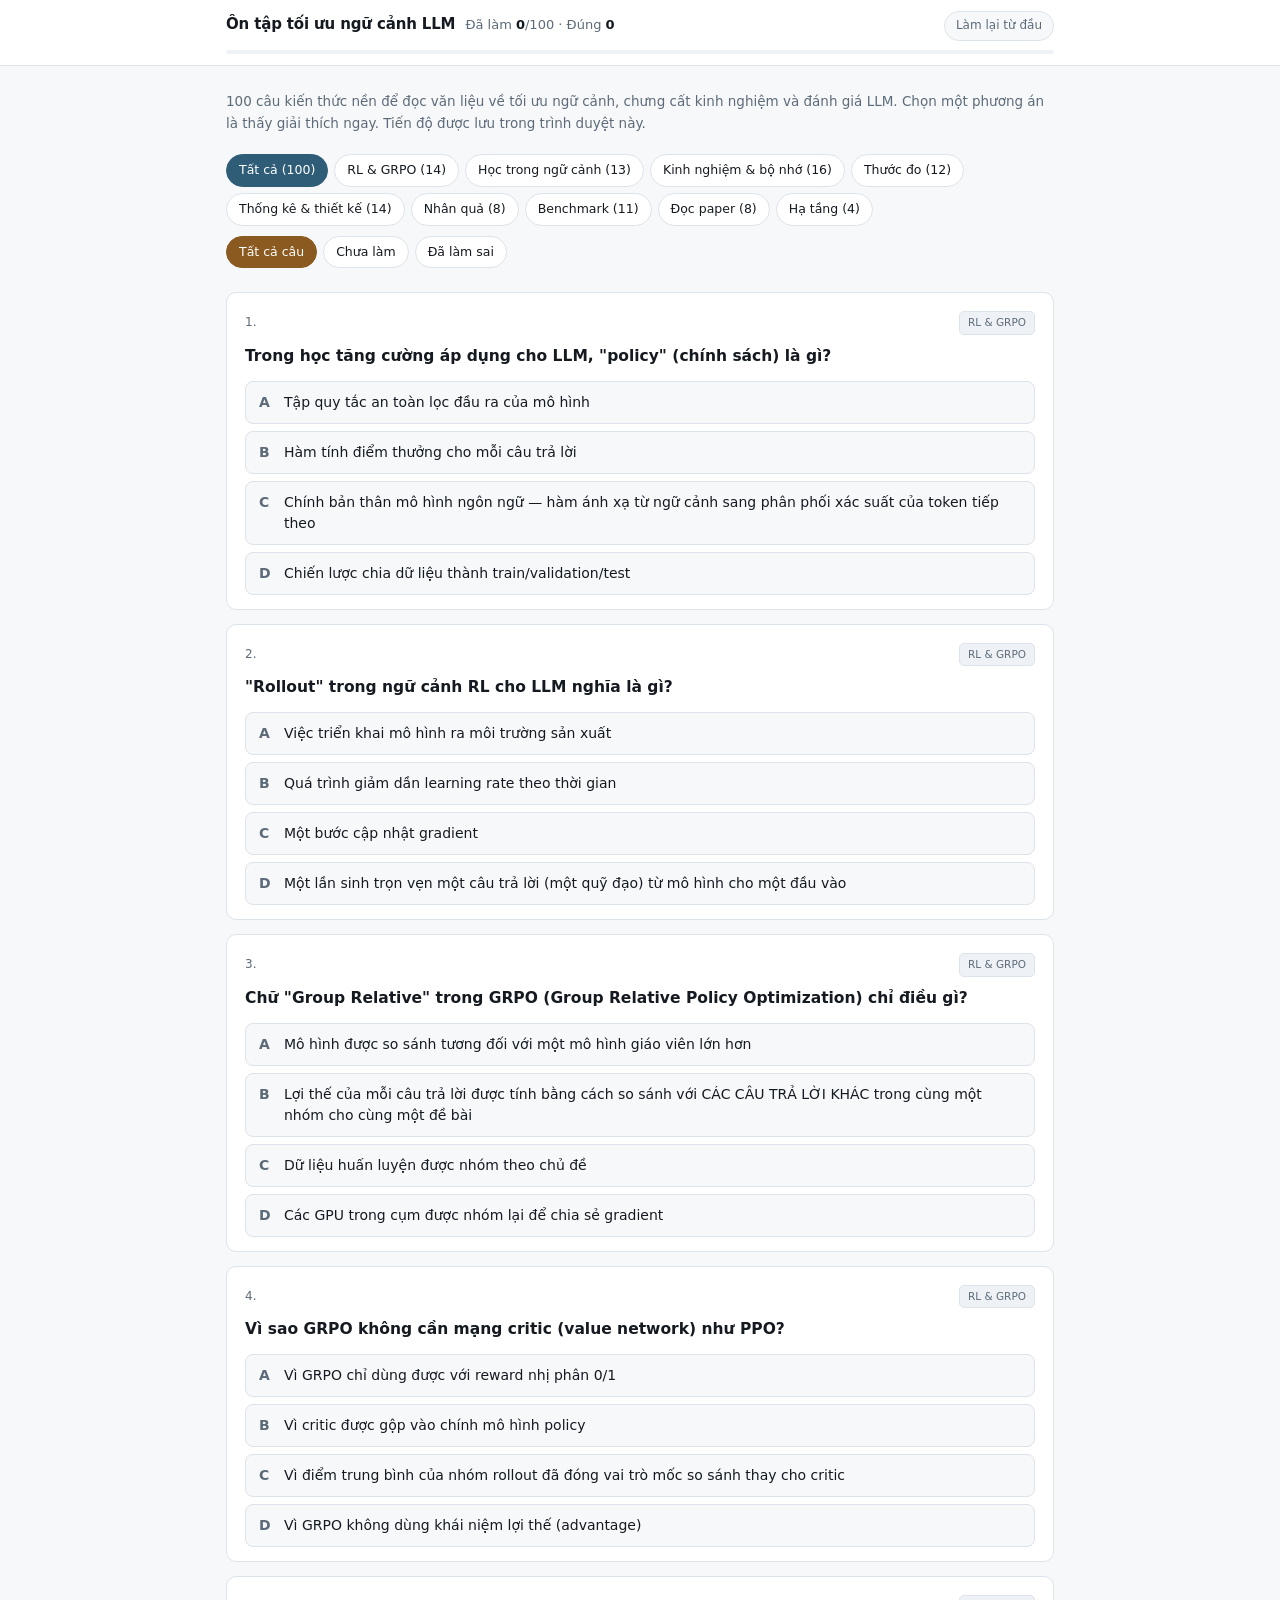
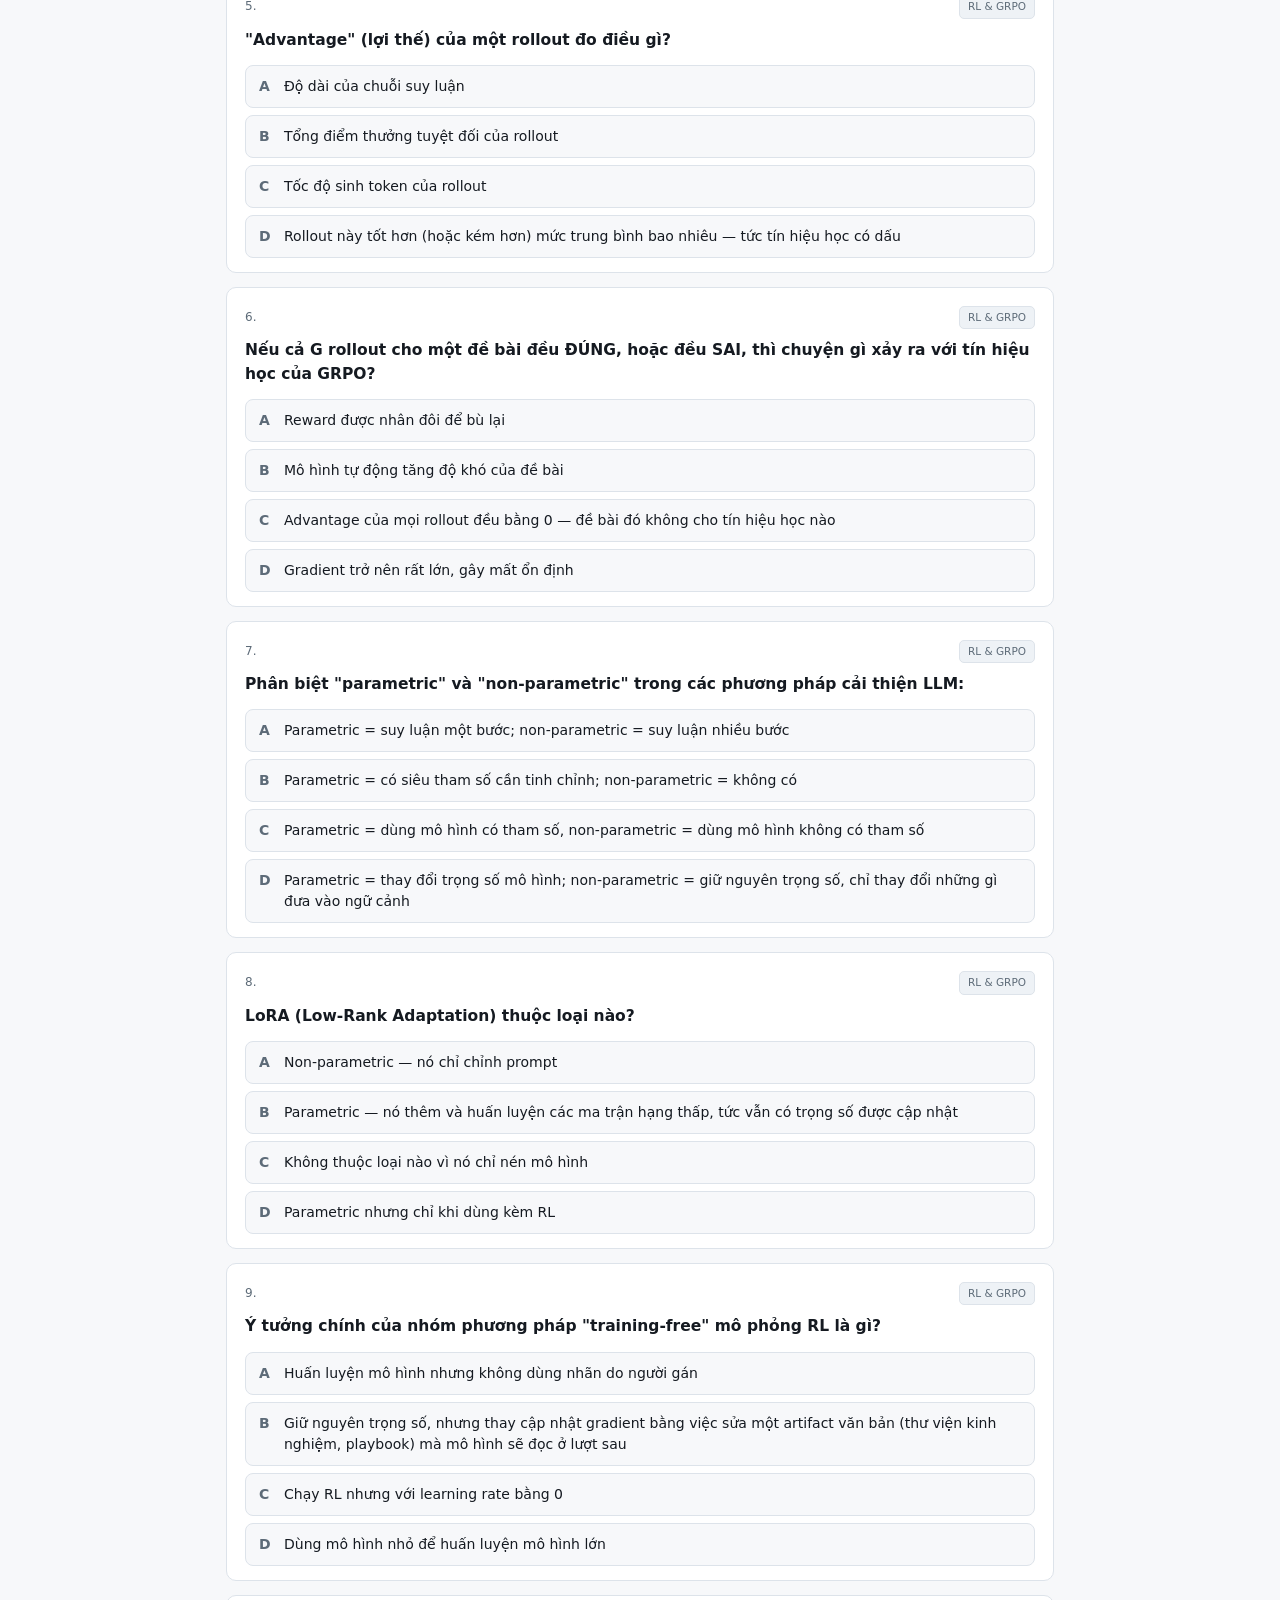
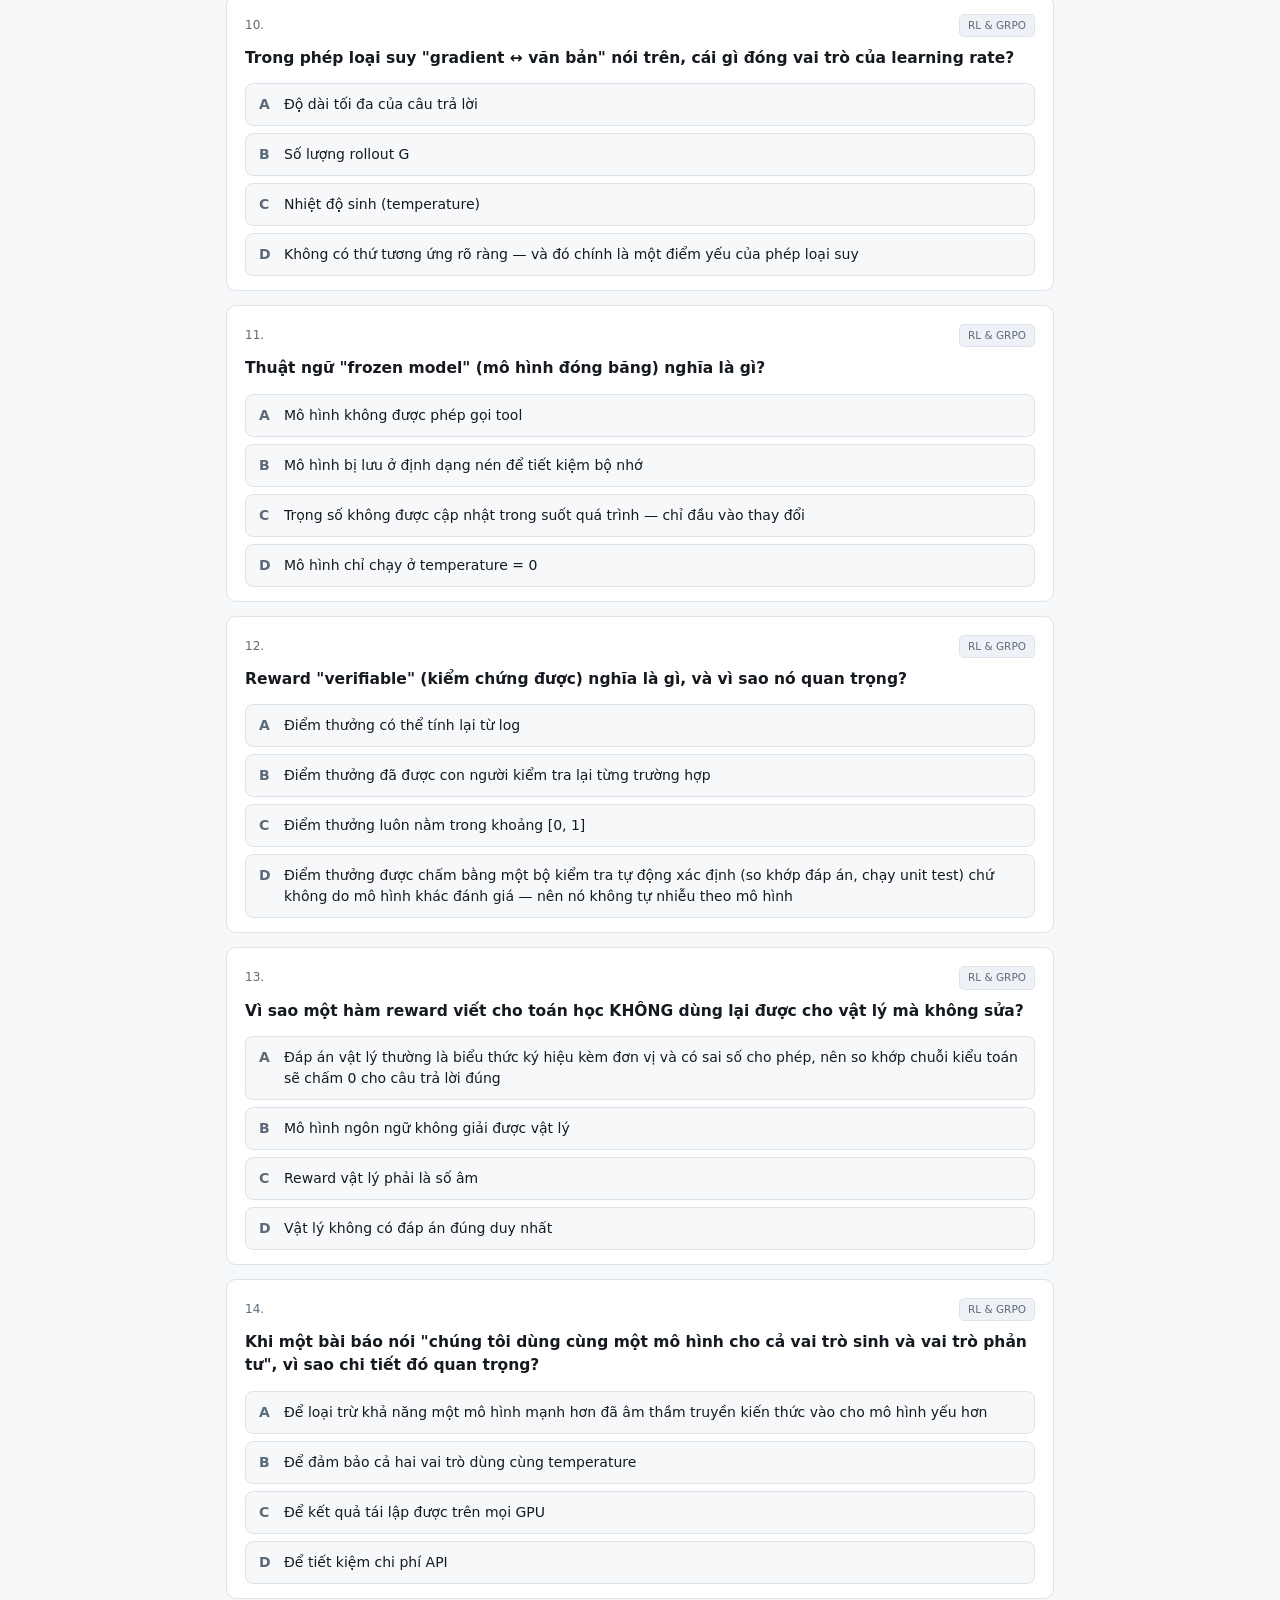
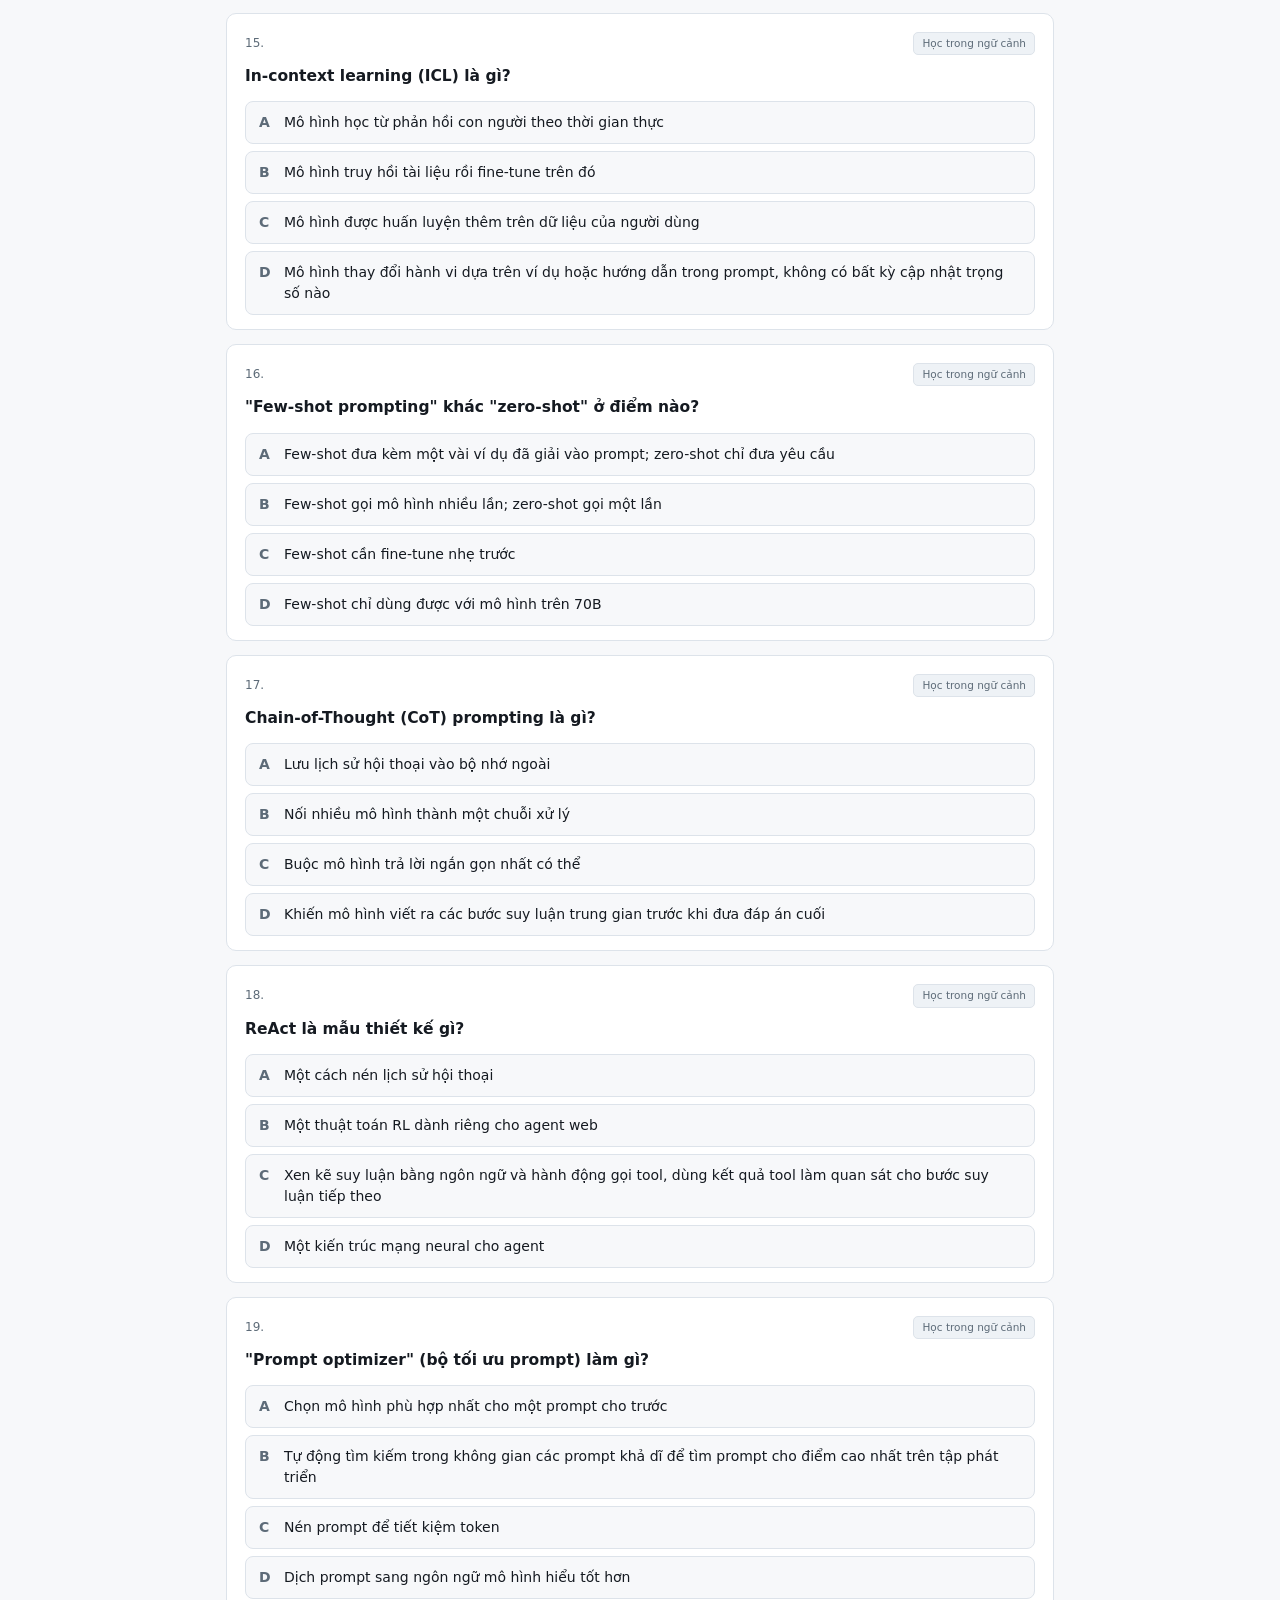
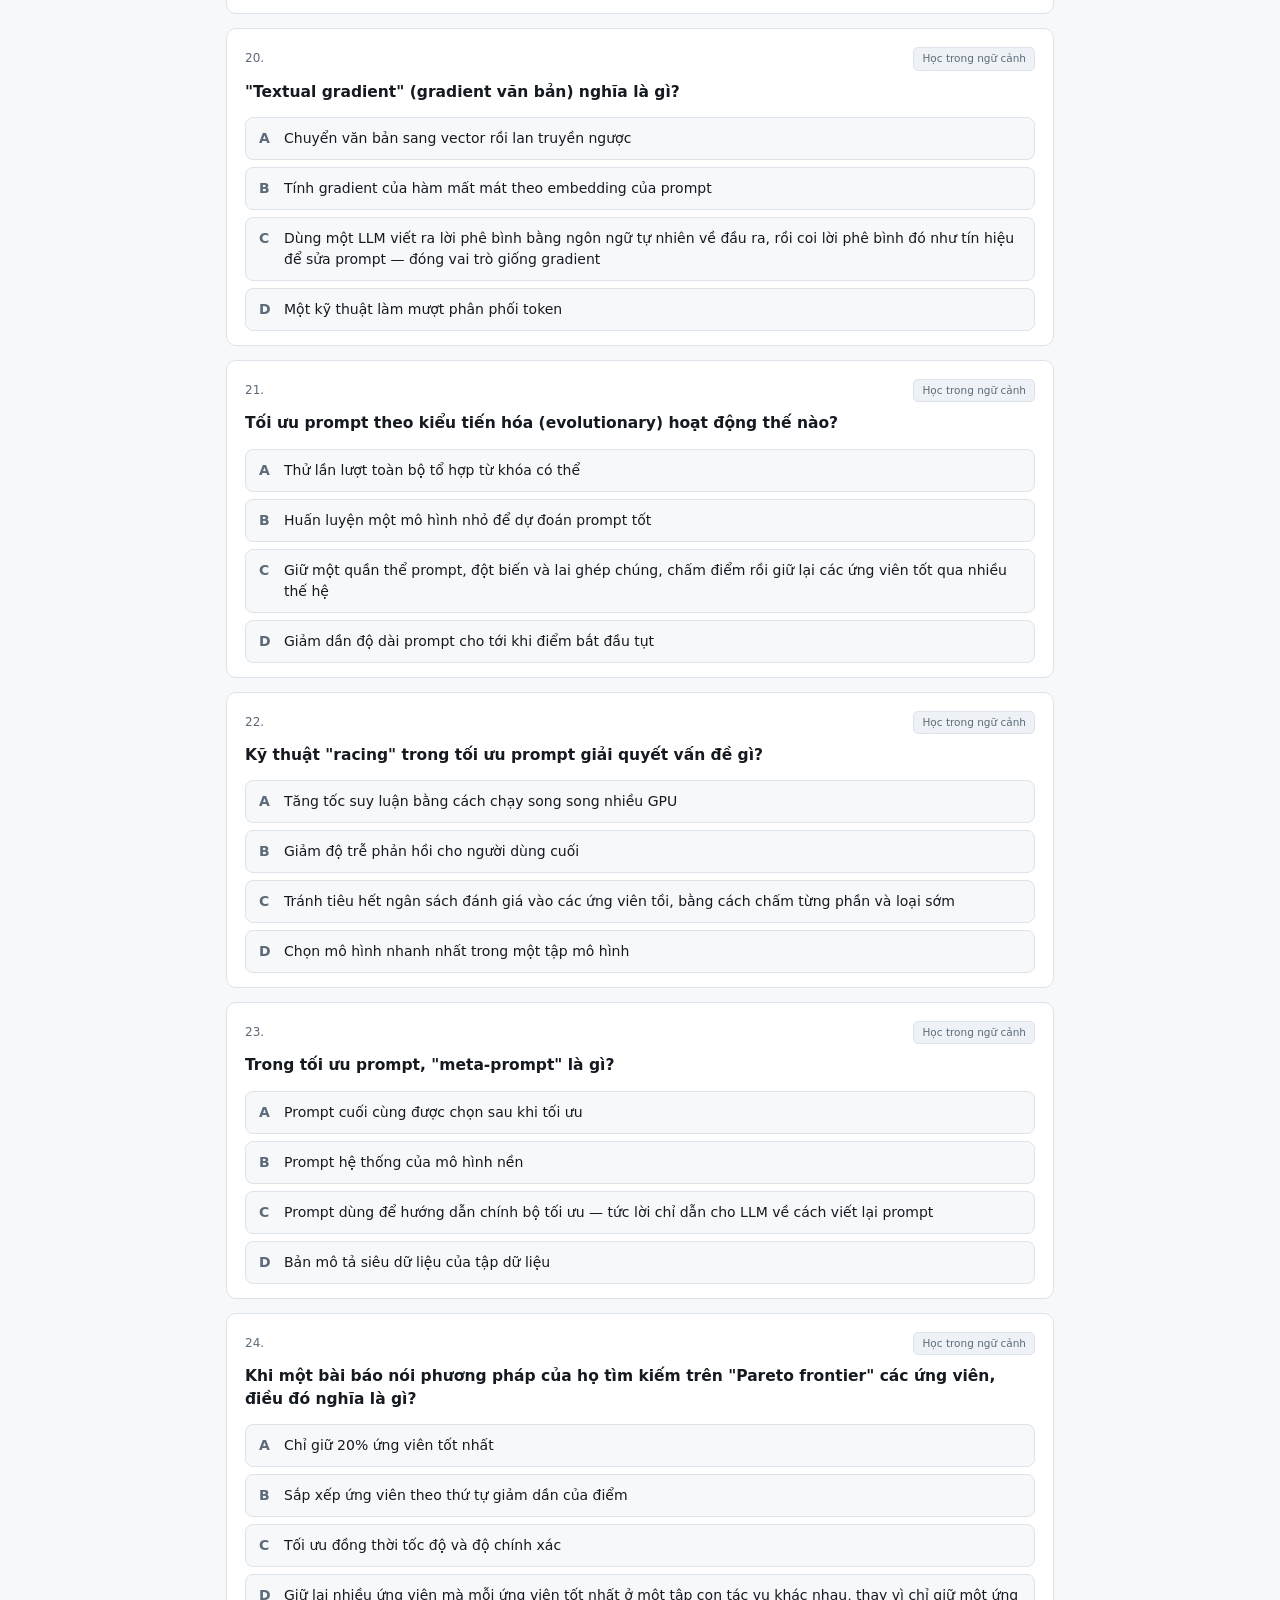
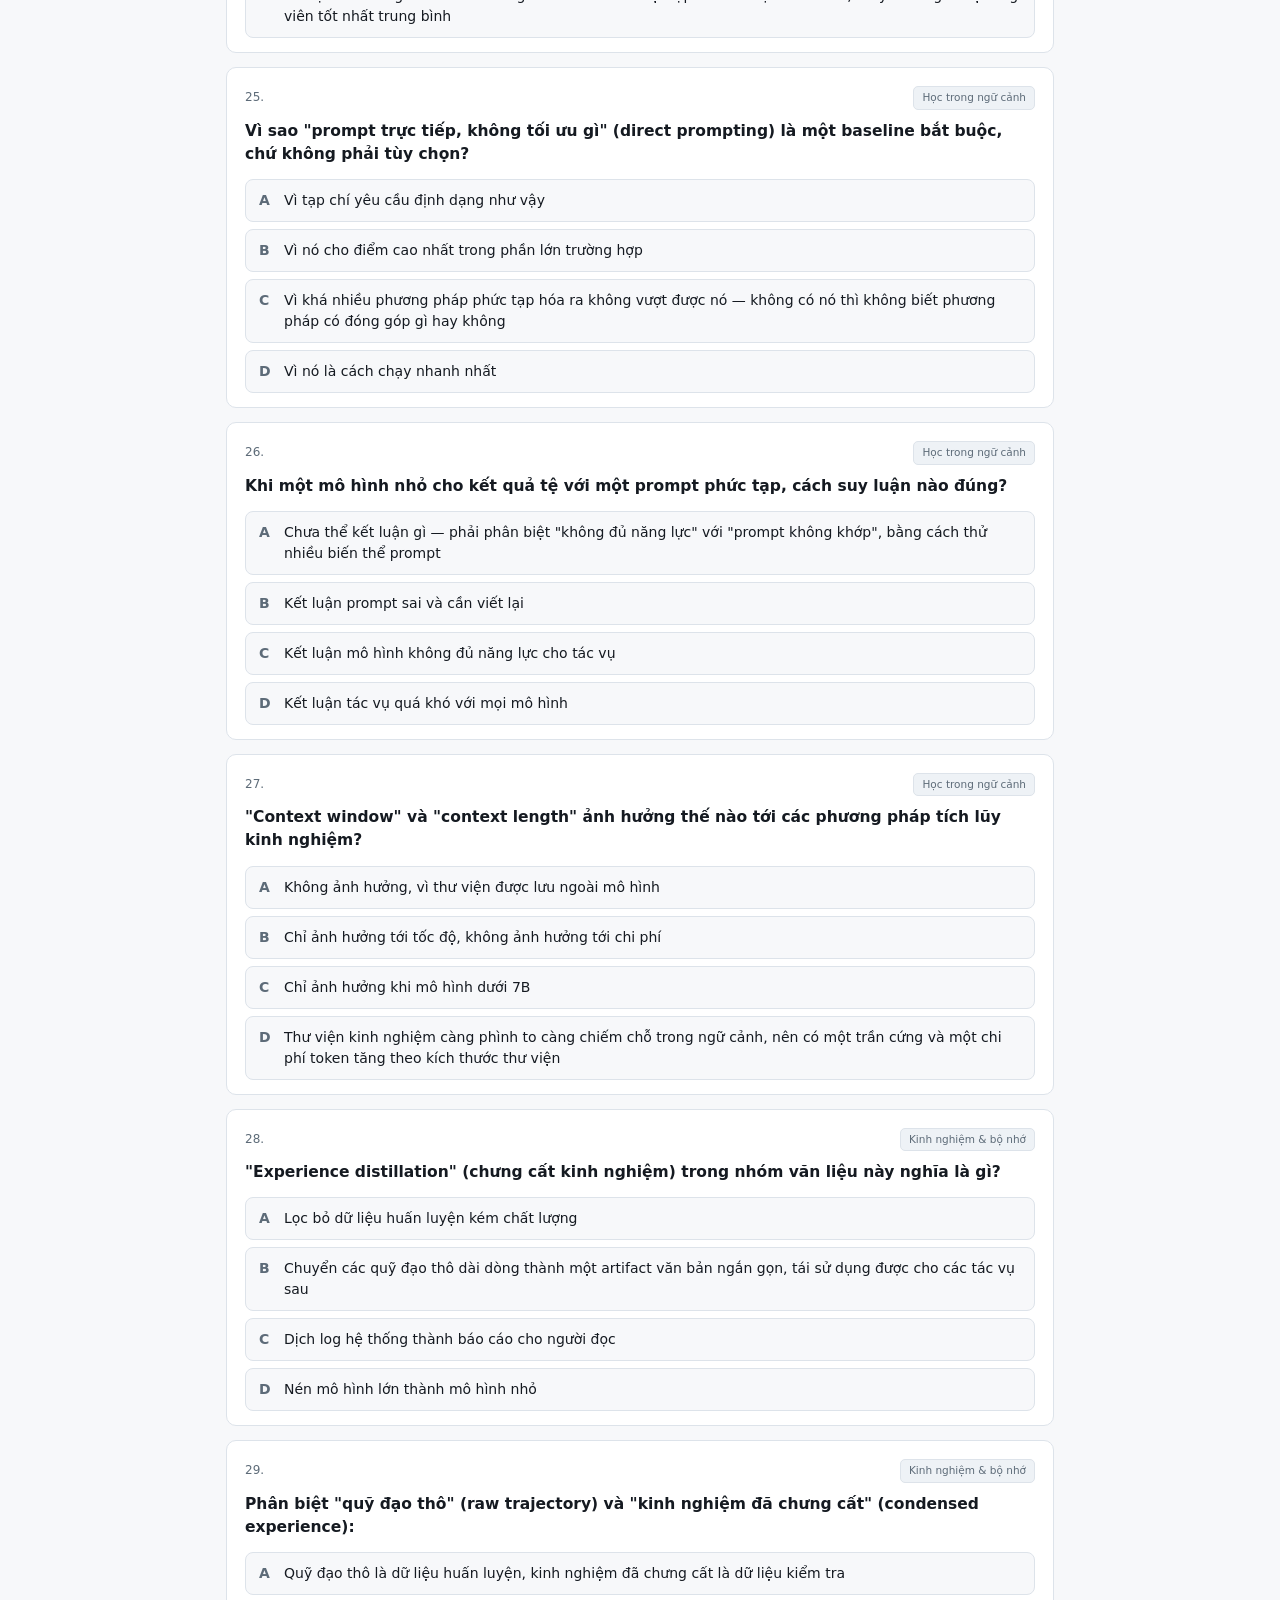
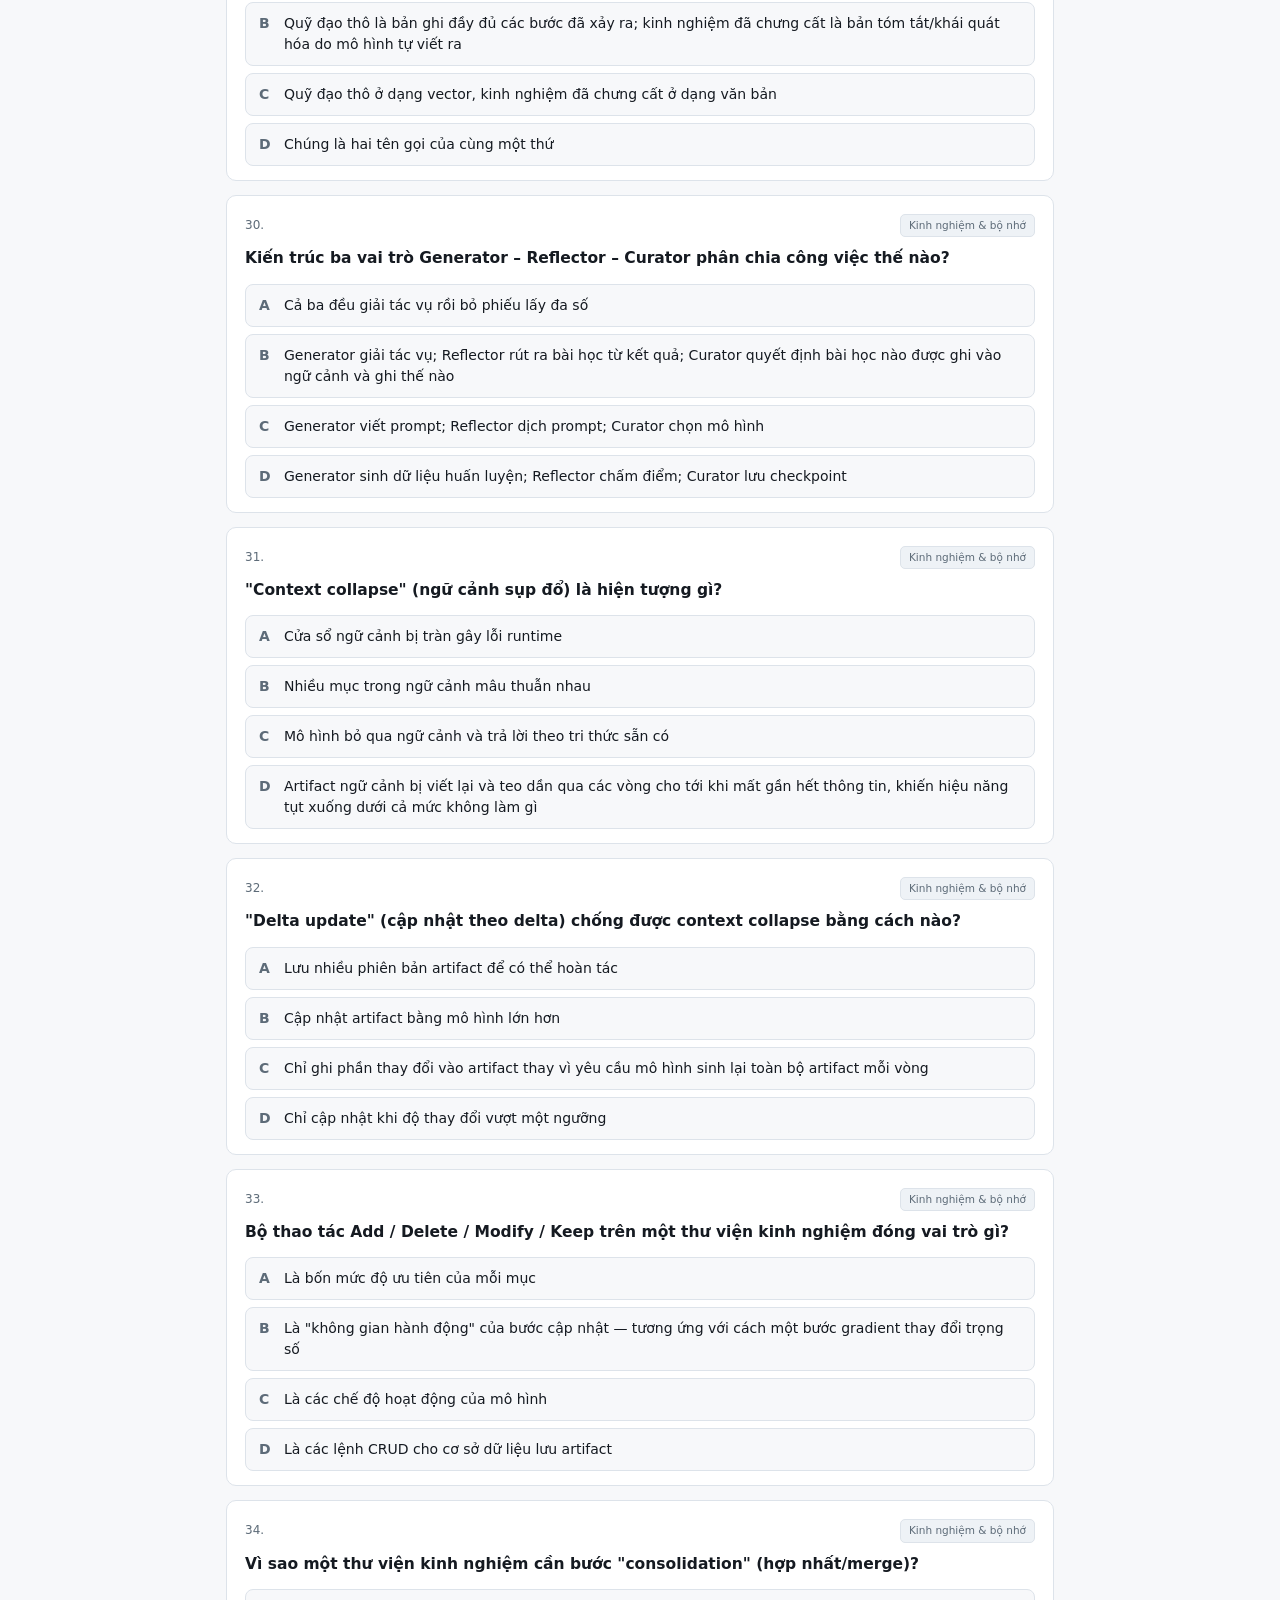
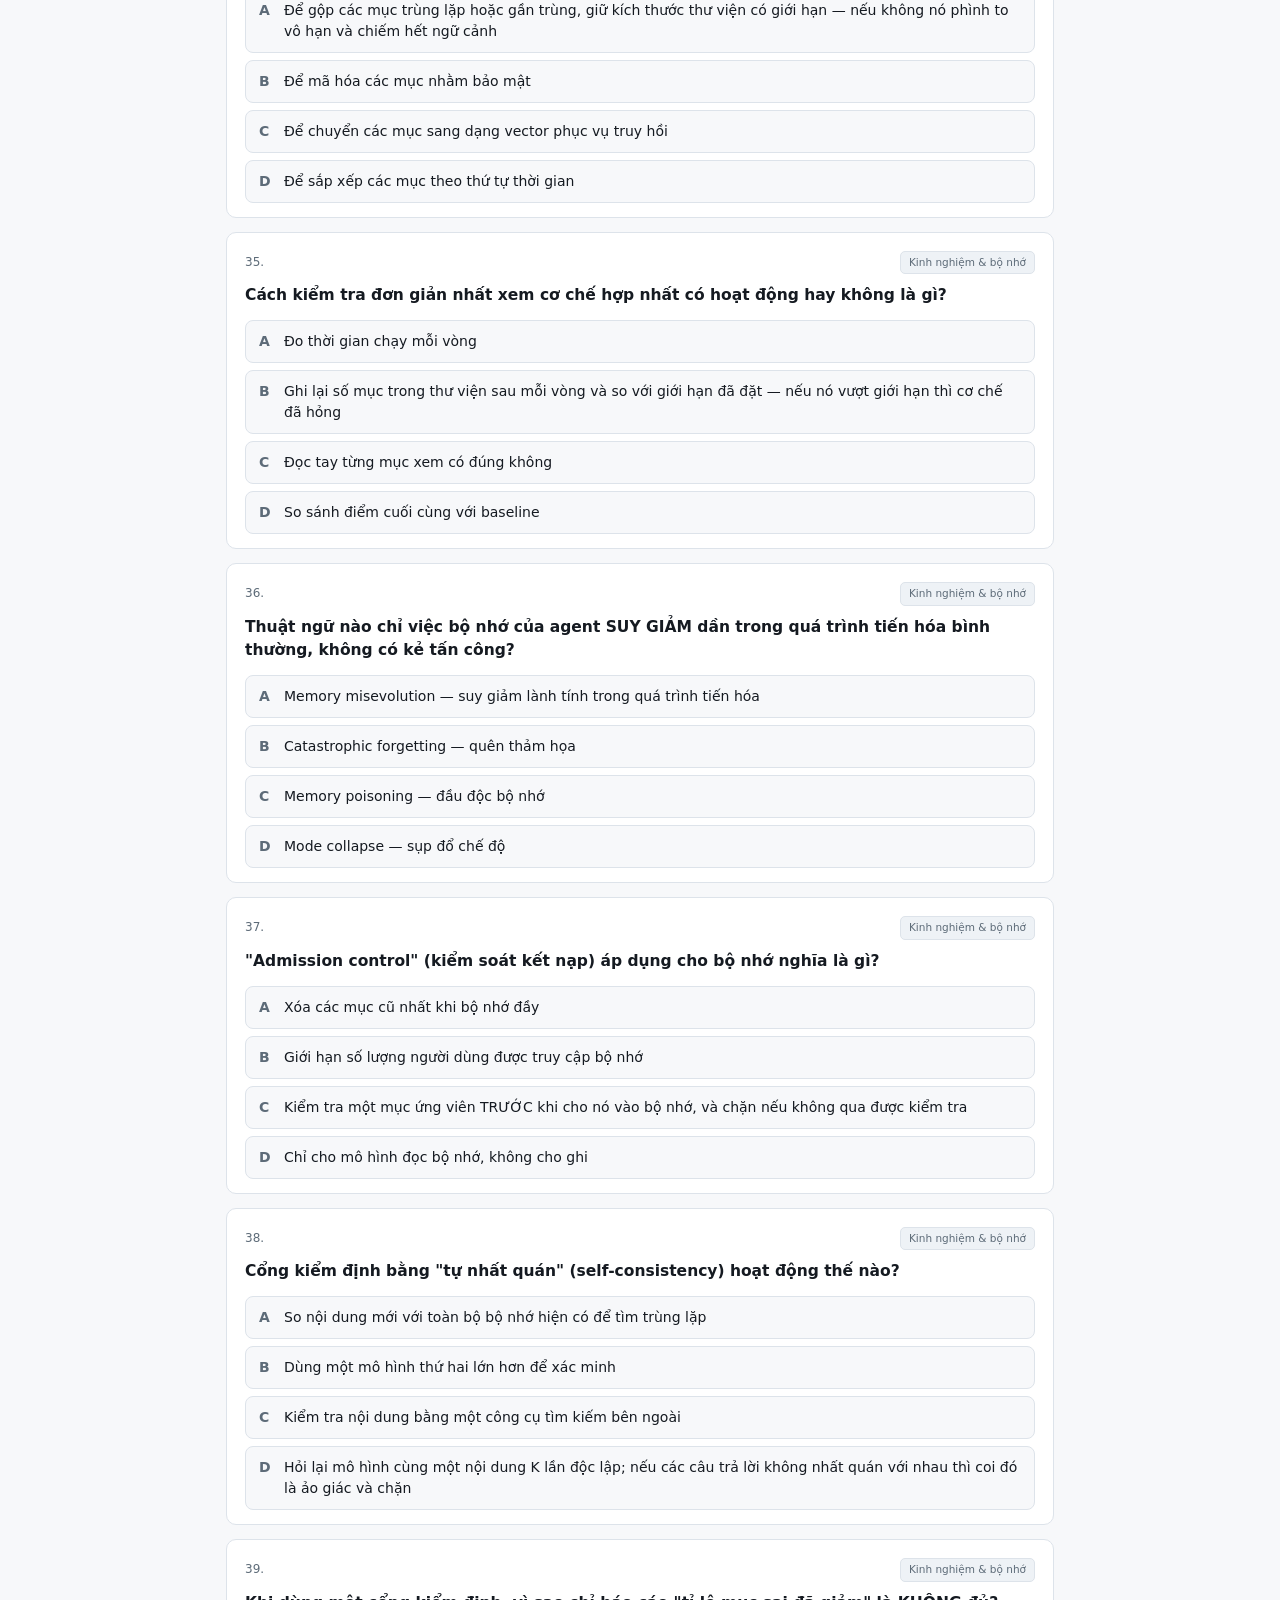
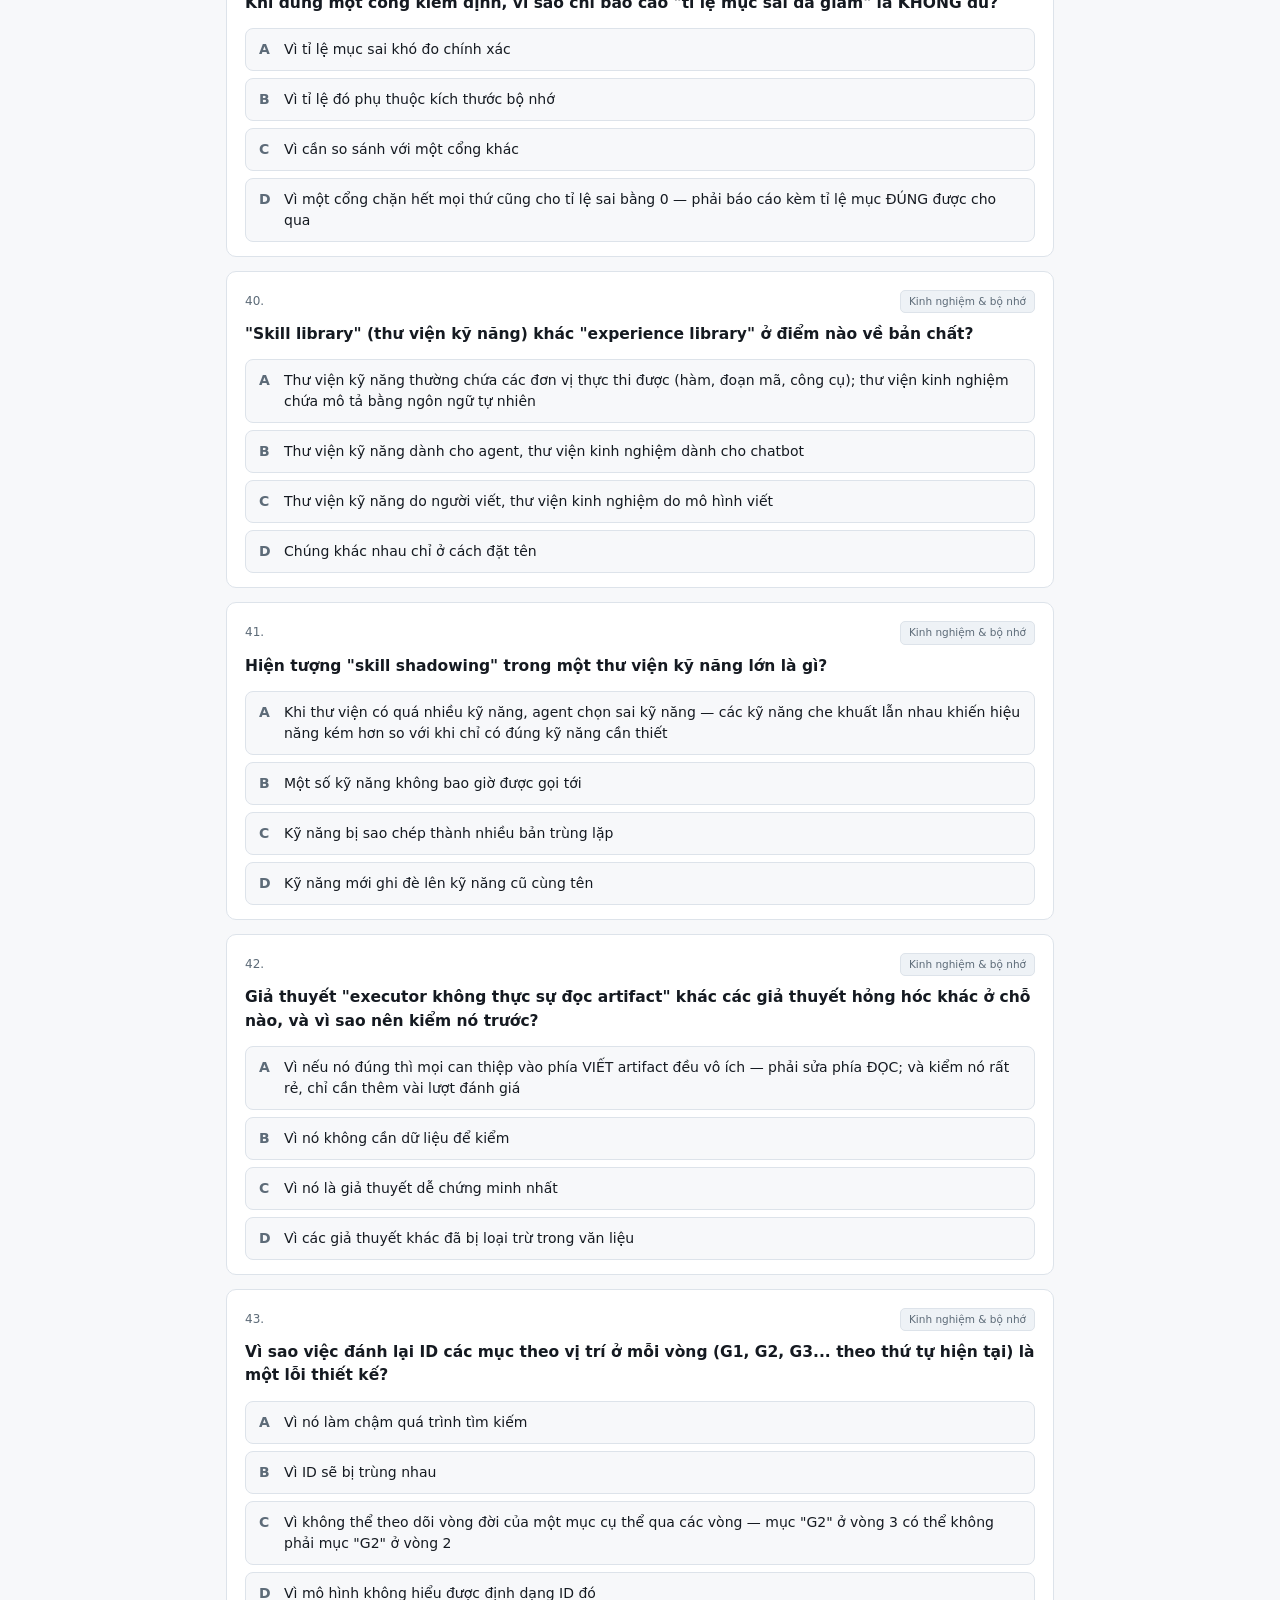
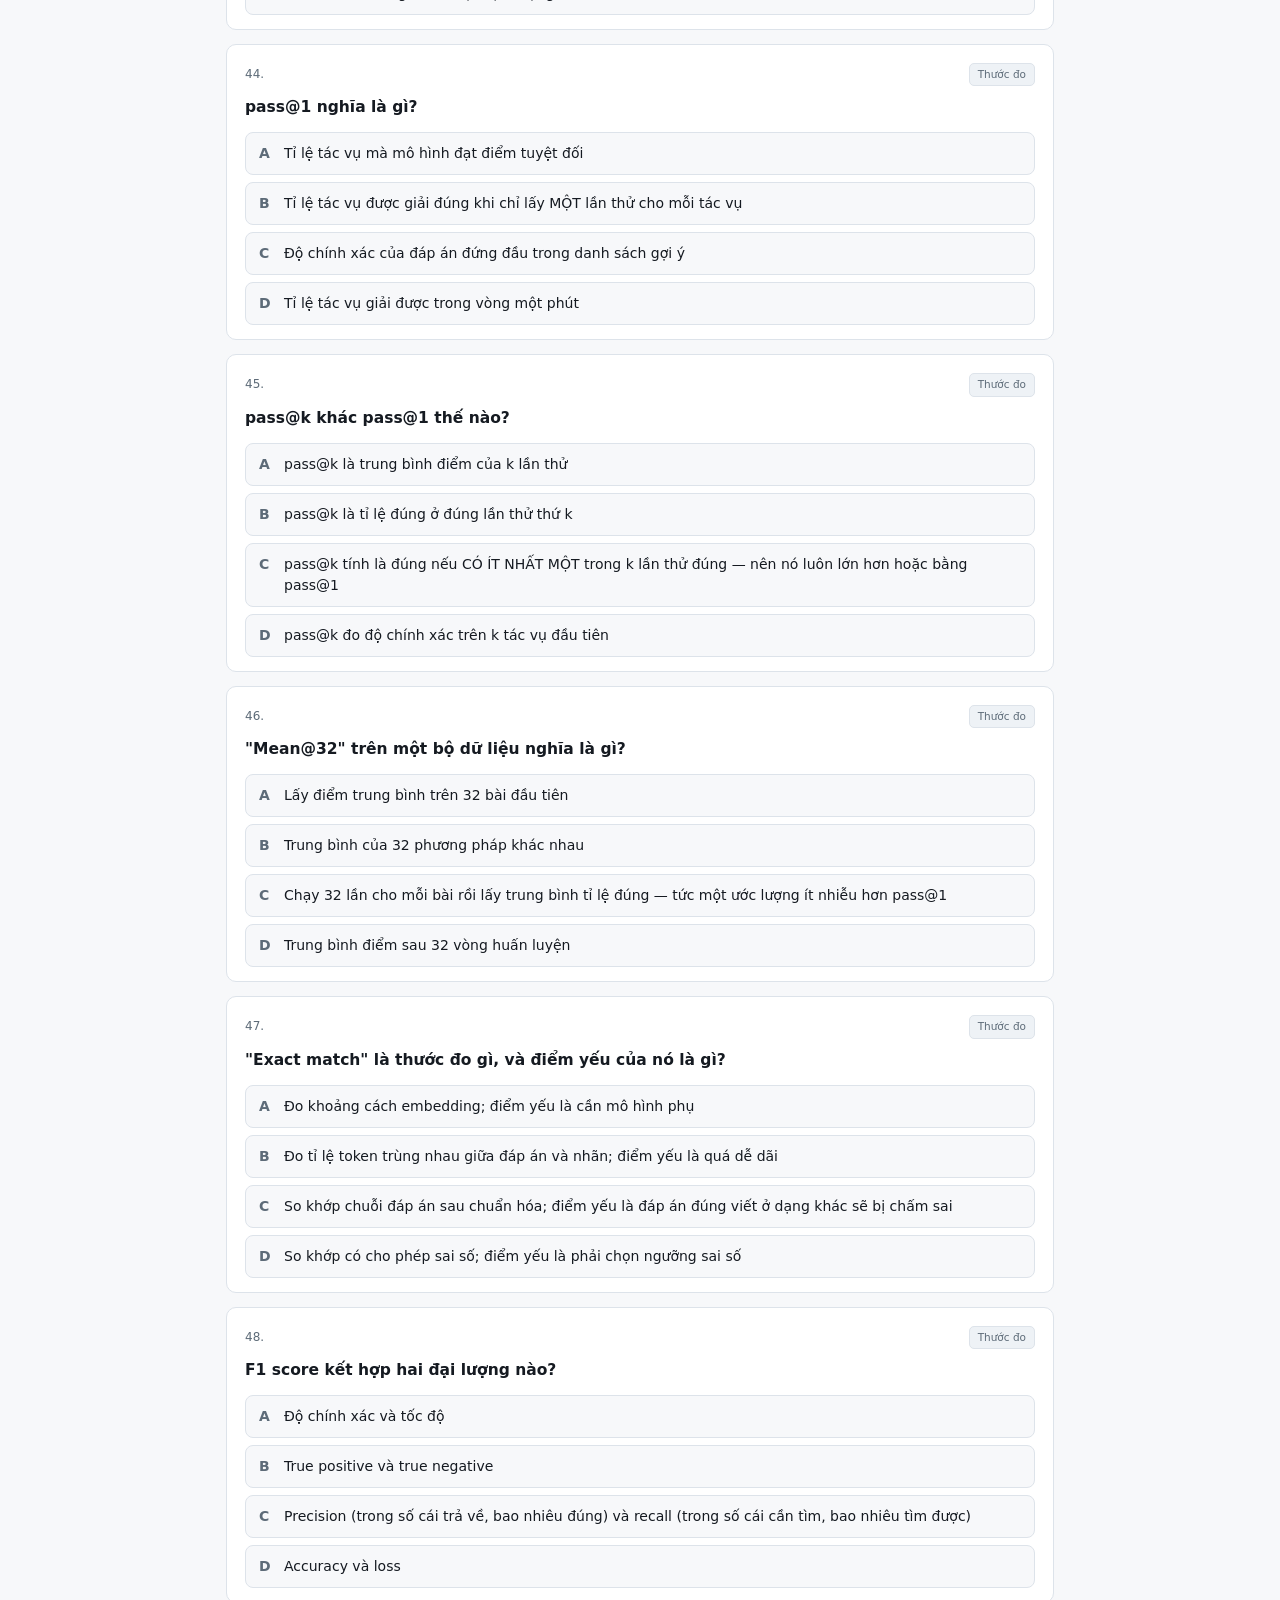
==== index.html @ 597a6265 "Ôn tập tối ưu ngữ cảnh LLM — 100 câu trắc nghiệm có giải thích Co-Authored-By: Claude Opus 5 <norepl" ====
<!doctype html>
<html lang="vi">
<head>
<meta charset="utf-8">
<meta name="viewport" content="width=device-width, initial-scale=1">
<title>Ôn tập tối ưu ngữ cảnh LLM</title>
<meta name="description" content="100 câu trắc nghiệm kiến thức nền để đọc văn liệu tối ưu ngữ cảnh, chưng cất kinh nghiệm và đánh giá LLM.">
<style>
  :root{
    --bg:#f7f8fa; --panel:#fff; --ink:#151a21; --muted:#5d6b78; --line:#dde3ea;
    --accent:#2f5d78; --good:#2f6b4f; --bad:#9c3535; --warn:#8a5a20; --chipbg:#eef2f6;
    --goodbg:#e8f3ec; --badbg:#fbeaea;
  }
  @media (prefers-color-scheme:dark){
    :root:not([data-theme="light"]){
      --bg:#0e1216; --panel:#151b22; --ink:#e6ecf2; --muted:#93a3b2; --line:#26313b;
      --accent:#7fb3d0; --good:#6cc59a; --bad:#e08585; --warn:#d6a45f; --chipbg:#1d262f;
      --goodbg:#17291f; --badbg:#2a1a1a; color-scheme:dark;
    }
  }
  :root[data-theme="dark"]{
    --bg:#0e1216; --panel:#151b22; --ink:#e6ecf2; --muted:#93a3b2; --line:#26313b;
    --accent:#7fb3d0; --good:#6cc59a; --bad:#e08585; --warn:#d6a45f; --chipbg:#1d262f;
    --goodbg:#17291f; --badbg:#2a1a1a; color-scheme:dark;
  }
  *{box-sizing:border-box}
  body{margin:0;background:var(--bg);color:var(--ink);
       font:15px/1.65 "Segoe UI",system-ui,-apple-system,sans-serif}
  .bar{position:sticky;top:0;z-index:20;background:var(--panel);border-bottom:1px solid var(--line)}
  .bar .in{max-width:860px;margin:0 auto;padding:11px 16px}
  .ttl{display:flex;flex-wrap:wrap;align-items:baseline;gap:10px}
  .ttl b{font-size:15px;letter-spacing:-.01em}
  .ttl .sc{font-size:13px;color:var(--muted);font-variant-numeric:tabular-nums}
  .ttl .sc i{font-style:normal;color:var(--ink);font-weight:600}
  .ttl .rs{margin-left:auto;font:inherit;font-size:12px;padding:4px 11px;border-radius:999px;
    border:1px solid var(--line);background:var(--bg);color:var(--muted);cursor:pointer}
  .ttl .rs:hover{color:var(--bad);border-color:var(--bad)}
  .pbwrap{height:4px;background:var(--chipbg);border-radius:999px;margin-top:9px;overflow:hidden}
  .pb{height:100%;width:0;background:var(--accent);transition:width .25s}
  .wrap{max-width:860px;margin:0 auto;padding:24px 16px 60px}
  .lead{color:var(--muted);font-size:13.5px;margin:0 0 20px}
  .nav{display:flex;flex-wrap:wrap;gap:6px;margin-bottom:10px}
  .nav button{font:inherit;font-size:12.5px;padding:5px 12px;border-radius:999px;
    border:1px solid var(--line);background:var(--panel);color:var(--ink);cursor:pointer}
  .nav button[aria-pressed="true"]{background:var(--accent);border-color:var(--accent);color:#fff}
  .nav.sec button[aria-pressed="true"]{background:var(--warn);border-color:var(--warn)}
  .nav.sec{margin-bottom:24px}
  .empty{color:var(--muted);font-size:14px;padding:30px 0;text-align:center}
  .card{background:var(--panel);border:1px solid var(--line);border-radius:10px;
    padding:18px 18px 14px;margin-bottom:14px}
  .qh{display:flex;gap:10px;align-items:baseline;margin-bottom:10px}
  .num{font-size:12px;color:var(--muted);font-variant-numeric:tabular-nums;min-width:28px}
  .gchip{font-size:10.5px;padding:2px 8px;border-radius:5px;background:var(--chipbg);
    color:var(--muted);border:1px solid var(--line);white-space:nowrap;margin-left:auto}
  .qt{font-size:15.5px;font-weight:600;margin:0 0 13px;line-height:1.5}
  .opts{display:flex;flex-direction:column;gap:7px}
  .opt{font:inherit;font-size:14px;text-align:left;padding:10px 13px;border-radius:8px;
    border:1px solid var(--line);background:var(--bg);color:var(--ink);cursor:pointer;
    display:flex;gap:10px;align-items:flex-start;line-height:1.5}
  .opt:hover:not(:disabled){border-color:var(--accent)}
  .opt:disabled{cursor:default}
  .opt .k{font-weight:700;color:var(--muted);min-width:15px}
  .opt.ok{background:var(--goodbg);border-color:var(--good)}
  .opt.ok .k{color:var(--good)}
  .opt.no{background:var(--badbg);border-color:var(--bad)}
  .opt.no .k{color:var(--bad)}
  .opt.dim{opacity:.55}
  .why{margin-top:13px;border-left:3px solid var(--accent);background:var(--chipbg);
    border-radius:0 8px 8px 0;padding:12px 14px;font-size:13.5px}
  .why b.v{display:block;font-size:11.5px;letter-spacing:.06em;text-transform:uppercase;
    margin-bottom:5px}
  .why.r b.v{color:var(--good)}
  .why.w b.v{color:var(--bad)}
  .why.w{border-left-color:var(--bad)}
  footer{max-width:860px;margin:0 auto;padding:18px 16px 40px;border-top:1px solid var(--line);
    color:var(--muted);font-size:12.5px}
  footer code{background:var(--chipbg);padding:1px 5px;border-radius:4px;font-size:12px}
  @media (max-width:520px){
    .wrap{padding-top:18px}
    .qt{font-size:15px}
    .opt{font-size:13.5px}
  }
</style>
</head>
<body>

<div class="bar"><div class="in">
  <div class="ttl">
    <b>Ôn tập tối ưu ngữ cảnh LLM</b>
    <span class="sc" id="sc">Đã làm <i>0</i>/100 · Đúng <i>0</i></span>
    <button class="rs" id="rs">Làm lại từ đầu</button>
  </div>
  <div class="pbwrap"><div class="pb" id="pb"></div></div>
</div></div>

<div class="wrap">
<p class="lead">100 câu kiến thức nền để đọc văn liệu về tối ưu ngữ cảnh, chưng cất kinh nghiệm và đánh giá LLM.
Chọn một phương án là thấy giải thích ngay. Tiến độ được lưu trong trình duyệt này.</p>

<div class="nav" id="nav"><button data-g="" aria-pressed="true">Tất cả (100)</button><button data-g="rl" aria-pressed="false">RL &amp; GRPO (14)</button><button data-g="icl" aria-pressed="false">Học trong ngữ cảnh (13)</button><button data-g="mem" aria-pressed="false">Kinh nghiệm &amp; bộ nhớ (16)</button><button data-g="metric" aria-pressed="false">Thước đo (12)</button><button data-g="stat" aria-pressed="false">Thống kê &amp; thiết kế (14)</button><button data-g="causal" aria-pressed="false">Nhân quả (8)</button><button data-g="bench" aria-pressed="false">Benchmark (11)</button><button data-g="read" aria-pressed="false">Đọc paper (8)</button><button data-g="infra" aria-pressed="false">Hạ tầng (4)</button></div>
<div class="nav sec" id="nav2">
  <button data-f="" aria-pressed="true">Tất cả câu</button>
  <button data-f="todo" aria-pressed="false">Chưa làm</button>
  <button data-f="wrong" aria-pressed="false">Đã làm sai</button>
</div>

<div id="list"></div>
</div>

<footer>
Tự ôn tập — không phải tài liệu tham khảo học thuật. Các con số nêu trong phần giải thích là ví dụ minh hoạ cho khái niệm;
<b>hãy đọc bản gốc trước khi trích dẫn bất cứ điều gì</b>.
</footer>

<script>
const Q = [{"g": "rl", "q": "Trong học tăng cường áp dụng cho LLM, \"policy\" (chính sách) là gì?", "opts": ["Tập quy tắc an toàn lọc đầu ra của mô hình", "Hàm tính điểm thưởng cho mỗi câu trả lời", "Chính bản thân mô hình ngôn ngữ — hàm ánh xạ từ ngữ cảnh sang phân phối xác suất của token tiếp theo", "Chiến lược chia dữ liệu thành train/validation/test"], "a": 2, "why": "Policy chính là mô hình. Với LLM, policy π(token | ngữ cảnh) là phân phối xác suất mà mô hình gán cho token tiếp theo. \"Huấn luyện bằng RL\" nghĩa là chỉnh tham số để phân phối đó dịch về phía hành vi có điểm thưởng cao. Hàm tính điểm là reward function, một thứ khác hoàn toàn."}, {"g": "rl", "q": "\"Rollout\" trong ngữ cảnh RL cho LLM nghĩa là gì?", "opts": ["Việc triển khai mô hình ra môi trường sản xuất", "Quá trình giảm dần learning rate theo thời gian", "Một bước cập nhật gradient", "Một lần sinh trọn vẹn một câu trả lời (một quỹ đạo) từ mô hình cho một đầu vào"], "a": 3, "why": "Rollout = cho mô hình chạy một lượt sinh hoàn chỉnh, thu được một quỹ đạo (trajectory) gồm các bước suy luận và câu trả lời cuối. Chi phí thí nghiệm trong lĩnh vực này thường được tính bằng SỐ ROLLOUT, vì đó là phần đốt GPU nhiều nhất — khi so sánh hai phương pháp, nếu một bên dùng gấp 10 lần rollout thì so sánh đó không công bằng."}, {"g": "rl", "q": "Chữ \"Group Relative\" trong GRPO (Group Relative Policy Optimization) chỉ điều gì?", "opts": ["Mô hình được so sánh tương đối với một mô hình giáo viên lớn hơn", "Lợi thế của mỗi câu trả lời được tính bằng cách so sánh với CÁC CÂU TRẢ LỜI KHÁC trong cùng một nhóm cho cùng một đề bài", "Dữ liệu huấn luyện được nhóm theo chủ đề", "Các GPU trong cụm được nhóm lại để chia sẻ gradient"], "a": 1, "why": "Đây là ý tưởng cốt lõi. PPO cần một mạng \"critic\" riêng để ước lượng giá trị kỳ vọng làm mốc so sánh. GRPO bỏ critic: với mỗi đề bài, nó sinh G câu trả lời, rồi lấy chính điểm trung bình của nhóm đó làm mốc. Câu nào trên trung bình thì lợi thế dương, dưới trung bình thì âm. Rẻ hơn và đơn giản hơn nhiều."}, {"g": "rl", "q": "Vì sao GRPO không cần mạng critic (value network) như PPO?", "opts": ["Vì GRPO chỉ dùng được với reward nhị phân 0/1", "Vì critic được gộp vào chính mô hình policy", "Vì điểm trung bình của nhóm rollout đã đóng vai trò mốc so sánh thay cho critic", "Vì GRPO không dùng khái niệm lợi thế (advantage)"], "a": 2, "why": "Critic tồn tại để trả lời \"câu trả lời này tốt hơn hay kém hơn kỳ vọng?\". GRPO lấy kỳ vọng đó bằng cách thực nghiệm: sinh nhiều câu trả lời cho cùng đề bài rồi lấy trung bình nhóm. Đổi lại, GRPO phải tốn G lần rollout cho mỗi đề bài, nên nó tiết kiệm bộ nhớ và độ phức tạp nhưng tốn compute sinh mẫu."}, {"g": "rl", "q": "\"Advantage\" (lợi thế) của một rollout đo điều gì?", "opts": ["Độ dài của chuỗi suy luận", "Tổng điểm thưởng tuyệt đối của rollout", "Tốc độ sinh token của rollout", "Rollout này tốt hơn (hoặc kém hơn) mức trung bình bao nhiêu — tức tín hiệu học có dấu"], "a": 3, "why": "Reward tuyệt đối không dùng trực tiếp được: nếu MỌI câu trả lời đều được 0.8 điểm thì không có gì để học. Advantage là reward TRỪ ĐI một mốc, nên nó có dấu: dương = nên làm nhiều hơn, âm = nên làm ít hơn. Không có phương sai trong nhóm thì advantage bằng 0 và tín hiệu học biến mất — hiện tượng này gọi là advantage collapse."}, {"g": "rl", "q": "Nếu cả G rollout cho một đề bài đều ĐÚNG, hoặc đều SAI, thì chuyện gì xảy ra với tín hiệu học của GRPO?", "opts": ["Reward được nhân đôi để bù lại", "Mô hình tự động tăng độ khó của đề bài", "Advantage của mọi rollout đều bằng 0 — đề bài đó không cho tín hiệu học nào", "Gradient trở nên rất lớn, gây mất ổn định"], "a": 2, "why": "Vì mốc so sánh chính là trung bình nhóm, khi nhóm đồng nhất thì mọi rollout đều bằng trung bình → advantage = 0 → đề bài bị loại khỏi việc học. Đây là lý do các hệ thống kiểu này thường có một \"cổng\" chỉ giữ lại các đề bài có cả câu đúng lẫn câu sai. Hệ quả thực tế: nếu tập huấn luyện quá dễ hoặc quá khó so với mô hình, phần lớn đề bài bị cổng loại và hệ thống gần như không học được gì."}, {"g": "rl", "q": "Phân biệt \"parametric\" và \"non-parametric\" trong các phương pháp cải thiện LLM:", "opts": ["Parametric = suy luận một bước; non-parametric = suy luận nhiều bước", "Parametric = có siêu tham số cần tinh chỉnh; non-parametric = không có", "Parametric = dùng mô hình có tham số, non-parametric = dùng mô hình không có tham số", "Parametric = thay đổi trọng số mô hình; non-parametric = giữ nguyên trọng số, chỉ thay đổi những gì đưa vào ngữ cảnh"], "a": 3, "why": "Đây là trục phân loại quan trọng nhất của toàn bộ nhóm văn liệu này. Fine-tuning, LoRA, RLHF, GRPO đều là parametric — chúng sửa trọng số. Còn tối ưu prompt, thư viện kinh nghiệm, playbook, cheatsheet là non-parametric — mô hình bị đóng băng, chỉ phần văn bản đưa vào thay đổi. Cụm \"training-free\" nghĩa là non-parametric."}, {"g": "rl", "q": "LoRA (Low-Rank Adaptation) thuộc loại nào?", "opts": ["Non-parametric — nó chỉ chỉnh prompt", "Parametric — nó thêm và huấn luyện các ma trận hạng thấp, tức vẫn có trọng số được cập nhật", "Không thuộc loại nào vì nó chỉ nén mô hình", "Parametric nhưng chỉ khi dùng kèm RL"], "a": 1, "why": "LoRA đóng băng trọng số gốc nhưng thêm vào các ma trận hạng thấp A·B và huấn luyện chúng. Có gradient, có trọng số được cập nhật → parametric. Nó rẻ hơn full fine-tuning rất nhiều nhưng KHÔNG phải training-free. Nhầm chỗ này là nhầm cả phân loại phương pháp: nếu đề tài bị ràng buộc training-free thì LoRA không dùng được."}, {"g": "rl", "q": "Ý tưởng chính của nhóm phương pháp \"training-free\" mô phỏng RL là gì?", "opts": ["Huấn luyện mô hình nhưng không dùng nhãn do người gán", "Giữ nguyên trọng số, nhưng thay cập nhật gradient bằng việc sửa một artifact văn bản (thư viện kinh nghiệm, playbook) mà mô hình sẽ đọc ở lượt sau", "Chạy RL nhưng với learning rate bằng 0", "Dùng mô hình nhỏ để huấn luyện mô hình lớn"], "a": 1, "why": "Phép loại suy ở đây là: gradient ↔ một đoạn văn bản mô tả kinh nghiệm; cập nhật trọng số ↔ thao tác thêm/xóa/sửa mục trong thư viện. Vì không có gradient, không cần GPU huấn luyện, nên chi phí rất thấp. Nhưng phép loại suy này là một GIẢ ĐỊNH, không phải định lý — và kiểm tra xem văn bản đó có thực sự ảnh hưởng tới hành vi hay không là một việc riêng phải làm."}, {"g": "rl", "q": "Trong phép loại suy \"gradient ↔ văn bản\" nói trên, cái gì đóng vai trò của learning rate?", "opts": ["Độ dài tối đa của câu trả lời", "Số lượng rollout G", "Nhiệt độ sinh (temperature)", "Không có thứ tương ứng rõ ràng — và đó chính là một điểm yếu của phép loại suy"], "a": 3, "why": "Đây là câu hỏi nên tự đặt với mọi phép loại suy: nó khớp tới đâu rồi hỏng ở đâu. Gradient có độ lớn liên tục và learning rate điều tiết bước đi; còn thao tác văn bản là rời rạc — thêm một mục là thêm hẳn một mục, không có \"thêm 0.01 mục\". Hệ quả: các phương pháp này không có cơ chế giảm dần bước đi, nên dễ dao động hoặc phình to không kiểm soát."}, {"g": "rl", "q": "Thuật ngữ \"frozen model\" (mô hình đóng băng) nghĩa là gì?", "opts": ["Mô hình không được phép gọi tool", "Mô hình bị lưu ở định dạng nén để tiết kiệm bộ nhớ", "Trọng số không được cập nhật trong suốt quá trình — chỉ đầu vào thay đổi", "Mô hình chỉ chạy ở temperature = 0"], "a": 2, "why": "\"Frozen\" là điều kiện làm việc của mọi phương pháp training-free. Nó có một hệ quả thực tế rất lớn cho người làm luận văn với GPU hạn chế: không cần VRAM cho optimizer state và gradient, nên một GPU chỉ đủ để suy luận vẫn chạy được thí nghiệm — đây là lý do chính khiến nhóm phương pháp này hấp dẫn khi tài nguyên eo hẹp."}, {"g": "rl", "q": "Reward \"verifiable\" (kiểm chứng được) nghĩa là gì, và vì sao nó quan trọng?", "opts": ["Điểm thưởng có thể tính lại từ log", "Điểm thưởng đã được con người kiểm tra lại từng trường hợp", "Điểm thưởng luôn nằm trong khoảng [0, 1]", "Điểm thưởng được chấm bằng một bộ kiểm tra tự động xác định (so khớp đáp án, chạy unit test) chứ không do mô hình khác đánh giá — nên nó không tự nhiễu theo mô hình"], "a": 3, "why": "Toán và lập trình được ưa dùng trong lĩnh vực này vì có checker xác định: đáp án khớp hoặc không, test chạy qua hoặc không. Nếu dùng một LLM làm giám khảo thì nhiễu của giám khảo trộn vào nhiễu của phương pháp, rất khó tách. Hệ quả cần nhớ: gần như mọi kết quả dương của nhóm \"ngữ cảnh tiến hóa\" đều ở miền CÓ checker chính xác — chuyển sang miền không có checker là chuyện khác hẳn."}, {"g": "rl", "q": "Vì sao một hàm reward viết cho toán học KHÔNG dùng lại được cho vật lý mà không sửa?", "opts": ["Đáp án vật lý thường là biểu thức ký hiệu kèm đơn vị và có sai số cho phép, nên so khớp chuỗi kiểu toán sẽ chấm 0 cho câu trả lời đúng", "Mô hình ngôn ngữ không giải được vật lý", "Reward vật lý phải là số âm", "Vật lý không có đáp án đúng duy nhất"], "a": 0, "why": "\"9.8 m/s²\" so với \"9.8\" so với \"g\" — cùng một đáp án đúng, ba chuỗi khác nhau. Checker toán so khớp biểu thức số sẽ chấm sai hết. Đây là một cái bẫy đo lường âm thầm: reward thấp trông giống \"mô hình kém\" nhưng thực ra là \"thước đo sai\". Nguyên tắc: trước khi tin bất kỳ con số reward nào, phải kiểm tay vài chục trường hợp xem checker có chấm đúng không."}, {"g": "rl", "q": "Khi một bài báo nói \"chúng tôi dùng cùng một mô hình cho cả vai trò sinh và vai trò phản tư\", vì sao chi tiết đó quan trọng?", "opts": ["Để loại trừ khả năng một mô hình mạnh hơn đã âm thầm truyền kiến thức vào cho mô hình yếu hơn", "Để đảm bảo cả hai vai trò dùng cùng temperature", "Để kết quả tái lập được trên mọi GPU", "Để tiết kiệm chi phí API"], "a": 0, "why": "Nếu mô hình phản tư mạnh hơn mô hình thực thi, thì \"cải thiện\" quan sát được có thể chỉ là chưng cất kiến thức từ mô hình lớn xuống — một hiện tượng đã biết từ lâu, không phải đóng góp mới. Khóa cả hai vai trò về cùng một mô hình là cách loại giả thuyết đối thủ đó. Khi đọc paper, hãy tìm câu này; nếu không có, hãy tự hỏi ai đang nói với ai."}, {"g": "icl", "q": "In-context learning (ICL) là gì?", "opts": ["Mô hình học từ phản hồi con người theo thời gian thực", "Mô hình truy hồi tài liệu rồi fine-tune trên đó", "Mô hình được huấn luyện thêm trên dữ liệu của người dùng", "Mô hình thay đổi hành vi dựa trên ví dụ hoặc hướng dẫn trong prompt, không có bất kỳ cập nhật trọng số nào"], "a": 3, "why": "Chữ \"learning\" ở đây dễ gây nhầm: không có gì được học theo nghĩa lưu lại. Hết phiên là hết. Mọi phương pháp training-free đều dựa trên ICL, nên trần hiệu quả của chúng bị chặn bởi khả năng ICL của mô hình nền — đó là lý do các tác giả thường viết \"model capability is a prerequisite\"."}, {"g": "icl", "q": "\"Few-shot prompting\" khác \"zero-shot\" ở điểm nào?", "opts": ["Few-shot đưa kèm một vài ví dụ đã giải vào prompt; zero-shot chỉ đưa yêu cầu", "Few-shot gọi mô hình nhiều lần; zero-shot gọi một lần", "Few-shot cần fine-tune nhẹ trước", "Few-shot chỉ dùng được với mô hình trên 70B"], "a": 0, "why": "Few-shot = dạy bằng ví dụ ngay trong prompt. Điểm cần cảnh giác khi đọc paper: hiệu năng few-shot rất nhạy với VIỆC CHỌN và THỨ TỰ ví dụ — chênh lệch giữa bộ ví dụ tốt nhất và tệ nhất có thể lớn hơn mức cải thiện mà phương pháp được đề xuất tuyên bố. Vì vậy một baseline tử tế phải là \"ví dụ chọn ngẫu nhiên, lấy giá trị tốt nhất qua nhiều lần chọn\", không phải một bộ ví dụ cố định."}, {"g": "icl", "q": "Chain-of-Thought (CoT) prompting là gì?", "opts": ["Lưu lịch sử hội thoại vào bộ nhớ ngoài", "Nối nhiều mô hình thành một chuỗi xử lý", "Buộc mô hình trả lời ngắn gọn nhất có thể", "Khiến mô hình viết ra các bước suy luận trung gian trước khi đưa đáp án cuối"], "a": 3, "why": "CoT cho mô hình thêm \"không gian làm nháp\" bằng chính token sinh ra. Với người đọc paper, CoT quan trọng vì nó khiến chi phí token tăng mạnh — nên khi so sánh một phương pháp dùng CoT dài với một baseline không CoT, phần cải thiện có thể chỉ phản ánh việc tiêu nhiều compute hơn. Đây là lý do đối chứng khớp chi phí token trở nên bắt buộc."}, {"g": "icl", "q": "ReAct là mẫu thiết kế gì?", "opts": ["Một cách nén lịch sử hội thoại", "Một thuật toán RL dành riêng cho agent web", "Xen kẽ suy luận bằng ngôn ngữ và hành động gọi tool, dùng kết quả tool làm quan sát cho bước suy luận tiếp theo", "Một kiến trúc mạng neural cho agent"], "a": 2, "why": "ReAct = Reasoning + Acting. Vòng lặp: nghĩ → gọi tool → đọc kết quả → nghĩ tiếp. Khi đọc bảng kết quả, phải để ý cấu hình này vì \"Direct\" và \"ReAct\" cho mức nền rất khác nhau trên cùng một bộ dữ liệu — so một phương pháp chạy ReAct với một baseline chạy Direct là so sai."}, {"g": "icl", "q": "\"Prompt optimizer\" (bộ tối ưu prompt) làm gì?", "opts": ["Chọn mô hình phù hợp nhất cho một prompt cho trước", "Tự động tìm kiếm trong không gian các prompt khả dĩ để tìm prompt cho điểm cao nhất trên tập phát triển", "Nén prompt để tiết kiệm token", "Dịch prompt sang ngôn ngữ mô hình hiểu tốt hơn"], "a": 1, "why": "Nó là một bài toán tìm kiếm: sinh ứng viên prompt, chấm điểm, giữ cái tốt, lặp lại. Vì có bước \"chấm điểm trên tập phát triển\", mọi bộ tối ưu prompt đều có nguy cơ khớp quá mức vào tập đó — nên con số đáng tin duy nhất là điểm trên tập kiểm tra ĐỘC LẬP chưa từng dùng để chọn prompt."}, {"g": "icl", "q": "\"Textual gradient\" (gradient văn bản) nghĩa là gì?", "opts": ["Chuyển văn bản sang vector rồi lan truyền ngược", "Tính gradient của hàm mất mát theo embedding của prompt", "Dùng một LLM viết ra lời phê bình bằng ngôn ngữ tự nhiên về đầu ra, rồi coi lời phê bình đó như tín hiệu để sửa prompt — đóng vai trò giống gradient", "Một kỹ thuật làm mượt phân phối token"], "a": 2, "why": "Đây là phép loại suy trung tâm của TextGrad và các phương pháp cùng họ: lời phê bình bằng chữ thay cho đạo hàm. Lưu ý giới hạn: gradient thật được bảo đảm chỉ về hướng giảm mất mát cục bộ; lời phê bình của một LLM thì không có bảo đảm nào — nó có thể sai, có thể tự mâu thuẫn với lời phê bình ở lượt trước."}, {"g": "icl", "q": "Tối ưu prompt theo kiểu tiến hóa (evolutionary) hoạt động thế nào?", "opts": ["Thử lần lượt toàn bộ tổ hợp từ khóa có thể", "Huấn luyện một mô hình nhỏ để dự đoán prompt tốt", "Giữ một quần thể prompt, đột biến và lai ghép chúng, chấm điểm rồi giữ lại các ứng viên tốt qua nhiều thế hệ", "Giảm dần độ dài prompt cho tới khi điểm bắt đầu tụt"], "a": 2, "why": "Đây là tìm kiếm rời rạc có chọn lọc. Điểm cần chú ý về chi phí: mỗi lần chấm một ứng viên là một loạt rollout, nên ngân sách bị đốt rất nhanh. Kỹ thuật \"racing\" ra đời để xử lý việc này — chấm từng phần dữ liệu và cắt sớm các ứng viên đã rõ ràng kém, dồn ngân sách cho ứng viên còn sống."}, {"g": "icl", "q": "Kỹ thuật \"racing\" trong tối ưu prompt giải quyết vấn đề gì?", "opts": ["Tăng tốc suy luận bằng cách chạy song song nhiều GPU", "Giảm độ trễ phản hồi cho người dùng cuối", "Tránh tiêu hết ngân sách đánh giá vào các ứng viên tồi, bằng cách chấm từng phần và loại sớm", "Chọn mô hình nhanh nhất trong một tập mô hình"], "a": 2, "why": "Racing là ý tưởng mượn từ tối ưu siêu tham số. Thay vì chấm mọi ứng viên trên toàn bộ tập phát triển, chấm trên một phần nhỏ trước; ứng viên nào đã kém rõ rệt thì dừng luôn. Với người làm thí nghiệm trên GPU miễn phí theo giờ, đây là kỹ thuật đáng mượn nhất trong cả nhóm — nó đổi độ chắc chắn ở ứng viên tồi lấy ngân sách cho ứng viên tốt."}, {"g": "icl", "q": "Trong tối ưu prompt, \"meta-prompt\" là gì?", "opts": ["Prompt cuối cùng được chọn sau khi tối ưu", "Prompt hệ thống của mô hình nền", "Prompt dùng để hướng dẫn chính bộ tối ưu — tức lời chỉ dẫn cho LLM về cách viết lại prompt", "Bản mô tả siêu dữ liệu của tập dữ liệu"], "a": 2, "why": "Meta-prompt là prompt của tầng trên. Phát hiện gây khó chịu từ văn liệu: với CÙNG một bộ tối ưu và cùng mô hình, chỉ đổi meta-prompt thôi đã làm điểm chạy từ khoảng 10 lên khoảng 31 trên GSM8K — biên độ do meta-prompt lớn hơn biên độ giữa các phương pháp được so sánh. Nghĩa là nếu không báo cáo meta-prompt, kết quả không tái lập được."}, {"g": "icl", "q": "Khi một bài báo nói phương pháp của họ tìm kiếm trên \"Pareto frontier\" các ứng viên, điều đó nghĩa là gì?", "opts": ["Chỉ giữ 20% ứng viên tốt nhất", "Sắp xếp ứng viên theo thứ tự giảm dần của điểm", "Tối ưu đồng thời tốc độ và độ chính xác", "Giữ lại nhiều ứng viên mà mỗi ứng viên tốt nhất ở một tập con tác vụ khác nhau, thay vì chỉ giữ một ứng viên tốt nhất trung bình"], "a": 3, "why": "Chỉ giữ ứng viên tốt nhất theo điểm trung bình dễ làm mất những ứng viên giải được các bài khó mà đa số ứng viên khác không giải được. Giữ cả một mặt Pareto duy trì sự đa dạng, giúp tìm kiếm không bị kẹt ở một cực trị địa phương. Chi phí là bộ nhớ và số lần chấm điểm tăng lên."}, {"g": "icl", "q": "Vì sao \"prompt trực tiếp, không tối ưu gì\" (direct prompting) là một baseline bắt buộc, chứ không phải tùy chọn?", "opts": ["Vì tạp chí yêu cầu định dạng như vậy", "Vì nó cho điểm cao nhất trong phần lớn trường hợp", "Vì khá nhiều phương pháp phức tạp hóa ra không vượt được nó — không có nó thì không biết phương pháp có đóng góp gì hay không", "Vì nó là cách chạy nhanh nhất"], "a": 2, "why": "Đây là bài học thực nghiệm, không phải quy tắc hình thức. Một nghiên cứu đã thử mười hai phương pháp cải thiện ngữ cảnh khác nhau trên cùng một bộ dữ liệu và KHÔNG phương pháp nào vượt prompt trực tiếp quá một điểm. Nếu một bài không báo cáo baseline này, bạn không có cách nào biết phần cải thiện đến từ phương pháp hay chỉ từ việc tiêu thêm token."}, {"g": "icl", "q": "Khi một mô hình nhỏ cho kết quả tệ với một prompt phức tạp, cách suy luận nào đúng?", "opts": ["Chưa thể kết luận gì — phải phân biệt \"không đủ năng lực\" với \"prompt không khớp\", bằng cách thử nhiều biến thể prompt", "Kết luận prompt sai và cần viết lại", "Kết luận mô hình không đủ năng lực cho tác vụ", "Kết luận tác vụ quá khó với mọi mô hình"], "a": 0, "why": "Hai giả thuyết này cho cùng một quan sát nhưng dẫn tới hai kết luận trái ngược, nên phải tách chúng ra. Độ nhạy định dạng của mô hình nhỏ rất cao — khoảng cách giữa prompt tốt nhất và tệ nhất có thể lên tới 40–57% ngay cả sau khi đã huấn luyện cho bền với định dạng. Trộn lẫn hai giả thuyết này là lỗi suy luận phổ biến nhất khi đánh giá mô hình nhỏ."}, {"g": "icl", "q": "\"Context window\" và \"context length\" ảnh hưởng thế nào tới các phương pháp tích lũy kinh nghiệm?", "opts": ["Không ảnh hưởng, vì thư viện được lưu ngoài mô hình", "Chỉ ảnh hưởng tới tốc độ, không ảnh hưởng tới chi phí", "Chỉ ảnh hưởng khi mô hình dưới 7B", "Thư viện kinh nghiệm càng phình to càng chiếm chỗ trong ngữ cảnh, nên có một trần cứng và một chi phí token tăng theo kích thước thư viện"], "a": 3, "why": "Mỗi mục trong thư viện đều phải được dán vào prompt ở mỗi lần gọi, nên nó là chi phí lặp lại ở MỌI rollout chứ không phải chi phí một lần. Điều này tạo ra hai áp lực đối nghịch: thêm mục thì nhiều thông tin hơn, nhưng cũng đắt hơn, dài hơn, và dễ làm mô hình bị phân tán. Vì vậy mọi phương pháp loại này đều phải có cơ chế hợp nhất hoặc xóa bớt."}, {"g": "mem", "q": "\"Experience distillation\" (chưng cất kinh nghiệm) trong nhóm văn liệu này nghĩa là gì?", "opts": ["Lọc bỏ dữ liệu huấn luyện kém chất lượng", "Chuyển các quỹ đạo thô dài dòng thành một artifact văn bản ngắn gọn, tái sử dụng được cho các tác vụ sau", "Dịch log hệ thống thành báo cáo cho người đọc", "Nén mô hình lớn thành mô hình nhỏ"], "a": 1, "why": "Phân biệt với knowledge distillation (chưng cất mô hình lớn → nhỏ, có huấn luyện). Ở đây \"chưng cất\" nghĩa là nén TRẢI NGHIỆM thành chữ: từ hàng nghìn token quỹ đạo thành vài dòng \"bài học\". Chính bước nén này là nơi thông tin có thể bị mất hoặc bị bóp méo — và cũng là nơi hầu như không bài nào đo xem artifact kết quả có đúng hay không."}, {"g": "mem", "q": "Phân biệt \"quỹ đạo thô\" (raw trajectory) và \"kinh nghiệm đã chưng cất\" (condensed experience):", "opts": ["Quỹ đạo thô là dữ liệu huấn luyện, kinh nghiệm đã chưng cất là dữ liệu kiểm tra", "Quỹ đạo thô là bản ghi đầy đủ các bước đã xảy ra; kinh nghiệm đã chưng cất là bản tóm tắt/khái quát hóa do mô hình tự viết ra", "Quỹ đạo thô ở dạng vector, kinh nghiệm đã chưng cất ở dạng văn bản", "Chúng là hai tên gọi của cùng một thứ"], "a": 1, "why": "Khác biệt này quan trọng vì có nghiên cứu cho thấy hai loại artifact không được mô hình sử dụng như nhau: làm nhiễu quỹ đạo THÔ gây suy giảm hiệu năng rõ rệt, còn làm nhiễu bản ĐÃ CHƯNG CẤT thì hành vi gần như không đổi. Nghĩa là bước khái quát hóa có thể làm artifact trở nên... không được đọc."}, {"g": "mem", "q": "Kiến trúc ba vai trò Generator – Reflector – Curator phân chia công việc thế nào?", "opts": ["Cả ba đều giải tác vụ rồi bỏ phiếu lấy đa số", "Generator giải tác vụ; Reflector rút ra bài học từ kết quả; Curator quyết định bài học nào được ghi vào ngữ cảnh và ghi thế nào", "Generator viết prompt; Reflector dịch prompt; Curator chọn mô hình", "Generator sinh dữ liệu huấn luyện; Reflector chấm điểm; Curator lưu checkpoint"], "a": 1, "why": "Tách vai trò giúp cô lập nguyên nhân khi hệ thống hỏng: hỏng ở Generator (giải sai), ở Reflector (rút bài học sai), hay ở Curator (ghi sai chỗ, ghi trùng, xóa mất mục tốt)? Lưu ý quan trọng: trong các bài gốc, cả ba vai trò thường dùng CÙNG một mô hình — nên \"tách vai trò\" là tách về logic, không phải tách về năng lực."}, {"g": "mem", "q": "\"Context collapse\" (ngữ cảnh sụp đổ) là hiện tượng gì?", "opts": ["Cửa sổ ngữ cảnh bị tràn gây lỗi runtime", "Nhiều mục trong ngữ cảnh mâu thuẫn nhau", "Mô hình bỏ qua ngữ cảnh và trả lời theo tri thức sẵn có", "Artifact ngữ cảnh bị viết lại và teo dần qua các vòng cho tới khi mất gần hết thông tin, khiến hiệu năng tụt xuống dưới cả mức không làm gì"], "a": 3, "why": "Đây là hỏng hóc do CƠ CHẾ VIẾT LẠI: mỗi vòng mô hình được yêu cầu tóm tắt lại artifact, và tóm tắt của tóm tắt của tóm tắt thì rụng dần. Một trường hợp được ghi nhận: artifact teo từ hơn 18 nghìn token xuống còn khoảng 122 token, điểm tụt từ 66.7 xuống 57.1 trong khi không làm gì cả là 63.7. Cách phòng: cập nhật theo delta (chỉ thêm/sửa phần thay đổi) thay vì viết lại toàn bộ."}, {"g": "mem", "q": "\"Delta update\" (cập nhật theo delta) chống được context collapse bằng cách nào?", "opts": ["Lưu nhiều phiên bản artifact để có thể hoàn tác", "Cập nhật artifact bằng mô hình lớn hơn", "Chỉ ghi phần thay đổi vào artifact thay vì yêu cầu mô hình sinh lại toàn bộ artifact mỗi vòng", "Chỉ cập nhật khi độ thay đổi vượt một ngưỡng"], "a": 2, "why": "Nguyên nhân của collapse là việc tái sinh toàn bộ. Nếu mỗi vòng chỉ cho phép thao tác cục bộ — thêm mục này, sửa mục kia — thì phần không bị chạm sẽ nguyên vẹn, nên không có hiện tượng rụng dần. Đây là một ví dụ tốt về việc sửa cơ chế thay vì sửa prompt."}, {"g": "mem", "q": "Bộ thao tác Add / Delete / Modify / Keep trên một thư viện kinh nghiệm đóng vai trò gì?", "opts": ["Là bốn mức độ ưu tiên của mỗi mục", "Là \"không gian hành động\" của bước cập nhật — tương ứng với cách một bước gradient thay đổi trọng số", "Là các chế độ hoạt động của mô hình", "Là các lệnh CRUD cho cơ sở dữ liệu lưu artifact"], "a": 1, "why": "Mỗi vòng, mô hình đề xuất một tập thao tác thuộc bốn loại này. Chúng là nơi mọi thay đổi xảy ra, nên cũng là nơi mọi hỏng hóc phía viết xảy ra: thao tác Modify trỏ tới một ID không tồn tại sẽ bị bỏ qua âm thầm; giới hạn số thao tác mỗi vòng có thể bị vượt mà không ai báo lỗi."}, {"g": "mem", "q": "Vì sao một thư viện kinh nghiệm cần bước \"consolidation\" (hợp nhất/merge)?", "opts": ["Để gộp các mục trùng lặp hoặc gần trùng, giữ kích thước thư viện có giới hạn — nếu không nó phình to vô hạn và chiếm hết ngữ cảnh", "Để mã hóa các mục nhằm bảo mật", "Để chuyển các mục sang dạng vector phục vụ truy hồi", "Để sắp xếp các mục theo thứ tự thời gian"], "a": 0, "why": "Không có hợp nhất thì mỗi vòng lại thêm mục mới, và chi phí token tăng tuyến tính mãi. Nhưng hợp nhất cũng chính là bước nguy hiểm: gộp hai mục đúng có thể sinh ra một mục sai, và một lỗi lập trình ở bước này có thể làm thư viện phình to dù đã có giới hạn, một triệu chứng chỉ phát hiện được nếu bạn ghi lại kích thước thư viện theo từng vòng."}, {"g": "mem", "q": "Cách kiểm tra đơn giản nhất xem cơ chế hợp nhất có hoạt động hay không là gì?", "opts": ["Đo thời gian chạy mỗi vòng", "Ghi lại số mục trong thư viện sau mỗi vòng và so với giới hạn đã đặt — nếu nó vượt giới hạn thì cơ chế đã hỏng", "Đọc tay từng mục xem có đúng không", "So sánh điểm cuối cùng với baseline"], "a": 1, "why": "Đây là một \"assertion\" rẻ tiền mà rất hiệu quả: bạn đã khai báo giới hạn, nên hãy kiểm tra giới hạn đó ở mỗi vòng. Nếu kích thước thư viện tăng vượt mức trong khi cấu hình nói là không được, bạn biết ngay có lỗi phía viết — và biết điều đó TRƯỚC khi mất ba tháng diễn giải một con số điểm số sai."}, {"g": "mem", "q": "Thuật ngữ nào chỉ việc bộ nhớ của agent SUY GIẢM dần trong quá trình tiến hóa bình thường, không có kẻ tấn công?", "opts": ["Memory misevolution — suy giảm lành tính trong quá trình tiến hóa", "Catastrophic forgetting — quên thảm họa", "Memory poisoning — đầu độc bộ nhớ", "Mode collapse — sụp đổ chế độ"], "a": 0, "why": "Dùng đúng từ rất quan trọng khi viết luận văn: trong lĩnh vực này \"poisoning\" có nghĩa là TẤN CÔNG ĐỐI KHÁNG do kẻ xấu chủ động thực hiện. Nếu bạn dùng từ đó cho hiện tượng tự suy giảm, phản biện sẽ hiểu sai toàn bộ phạm vi nghiên cứu. \"Misevolution\" mới là từ chỉ suy giảm lành tính."}, {"g": "mem", "q": "\"Admission control\" (kiểm soát kết nạp) áp dụng cho bộ nhớ nghĩa là gì?", "opts": ["Xóa các mục cũ nhất khi bộ nhớ đầy", "Giới hạn số lượng người dùng được truy cập bộ nhớ", "Kiểm tra một mục ứng viên TRƯỚC khi cho nó vào bộ nhớ, và chặn nếu không qua được kiểm tra", "Chỉ cho mô hình đọc bộ nhớ, không cho ghi"], "a": 2, "why": "Ý tưởng mượn từ hệ thống phân tán: đặt một cái cổng ở đầu vào. Lý do nó hiệu quả với bộ nhớ LLM: một sự kiện sai ghi vào bộ nhớ sẽ được đọc lại như sự thật ở mọi lượt sau, nên sai lan theo thời gian. Chặn ở cửa rẻ hơn rất nhiều so với sửa về sau."}, {"g": "mem", "q": "Cổng kiểm định bằng \"tự nhất quán\" (self-consistency) hoạt động thế nào?", "opts": ["So nội dung mới với toàn bộ bộ nhớ hiện có để tìm trùng lặp", "Dùng một mô hình thứ hai lớn hơn để xác minh", "Kiểm tra nội dung bằng một công cụ tìm kiếm bên ngoài", "Hỏi lại mô hình cùng một nội dung K lần độc lập; nếu các câu trả lời không nhất quán với nhau thì coi đó là ảo giác và chặn"], "a": 3, "why": "Trực giác: nếu mô hình THỰC SỰ biết một điều, nó sẽ trả lời giống nhau qua nhiều lần hỏi độc lập; nếu nó bịa, các lần bịa sẽ khác nhau. Có hai tham số phải điều chỉnh: K (số mẫu kiểm chứng) và ngưỡng τ (mức nhất quán tối thiểu để được cho qua). K lớn thì chắc hơn nhưng đắt hơn."}, {"g": "mem", "q": "Khi dùng một cổng kiểm định, vì sao chỉ báo cáo \"tỉ lệ mục sai đã giảm\" là KHÔNG đủ?", "opts": ["Vì tỉ lệ mục sai khó đo chính xác", "Vì tỉ lệ đó phụ thuộc kích thước bộ nhớ", "Vì cần so sánh với một cổng khác", "Vì một cổng chặn hết mọi thứ cũng cho tỉ lệ sai bằng 0 — phải báo cáo kèm tỉ lệ mục ĐÚNG được cho qua"], "a": 3, "why": "Đây là cặp đánh đổi precision–recall quen thuộc, đặt vào ngữ cảnh mới. Một cổng đóng kín cho \"độ sạch\" hoàn hảo và một bộ nhớ rỗng hoàn toàn vô dụng. Vì vậy phải báo cáo cả hai chiều: tỉ lệ mục được kết nạp mà sai, VÀ tỉ lệ mục đúng bị chặn oan."}, {"g": "mem", "q": "\"Skill library\" (thư viện kỹ năng) khác \"experience library\" ở điểm nào về bản chất?", "opts": ["Thư viện kỹ năng thường chứa các đơn vị thực thi được (hàm, đoạn mã, công cụ); thư viện kinh nghiệm chứa mô tả bằng ngôn ngữ tự nhiên", "Thư viện kỹ năng dành cho agent, thư viện kinh nghiệm dành cho chatbot", "Thư viện kỹ năng do người viết, thư viện kinh nghiệm do mô hình viết", "Chúng khác nhau chỉ ở cách đặt tên"], "a": 0, "why": "Khác biệt này quyết định mức độ kiểm chứng được: một hàm có thể CHẠY THỬ, nếu lỗi thì lộ ngay; còn một câu mô tả kinh nghiệm thì không có cách nào chạy để kiểm. Đây là lý do các kết quả ấn tượng nhất của nhóm \"cheatsheet\" thường xảy ra trên tác vụ mà một đoạn mã tái dùng được giải quyết được nhiều trường hợp cùng lúc."}, {"g": "mem", "q": "Hiện tượng \"skill shadowing\" trong một thư viện kỹ năng lớn là gì?", "opts": ["Khi thư viện có quá nhiều kỹ năng, agent chọn sai kỹ năng — các kỹ năng che khuất lẫn nhau khiến hiệu năng kém hơn so với khi chỉ có đúng kỹ năng cần thiết", "Một số kỹ năng không bao giờ được gọi tới", "Kỹ năng bị sao chép thành nhiều bản trùng lặp", "Kỹ năng mới ghi đè lên kỹ năng cũ cùng tên"], "a": 0, "why": "Cách đo hiện tượng này rất đáng học: so hiệu năng khi agent có thư viện LỚN với hiệu năng khi nó được cho đúng tập kỹ năng cần thiết (tập oracle). Khoảng cách đó còn phân rã được thành hai phần — phần do chọn sai kỹ năng, và phần do chi phí ngữ cảnh vì thư viện dài. Phân rã kiểu này biến một cảm nhận mơ hồ thành hai con số."}, {"g": "mem", "q": "Giả thuyết \"executor không thực sự đọc artifact\" khác các giả thuyết hỏng hóc khác ở chỗ nào, và vì sao nên kiểm nó trước?", "opts": ["Vì nếu nó đúng thì mọi can thiệp vào phía VIẾT artifact đều vô ích — phải sửa phía ĐỌC; và kiểm nó rất rẻ, chỉ cần thêm vài lượt đánh giá", "Vì nó không cần dữ liệu để kiểm", "Vì nó là giả thuyết dễ chứng minh nhất", "Vì các giả thuyết khác đã bị loại trừ trong văn liệu"], "a": 0, "why": "Đây là nguyên tắc chọn thứ tự thí nghiệm: kiểm trước cái mà kết quả của nó VÔ HIỆU HÓA nhiều nhánh công việc khác, và cái rẻ nhất để kiểm. Nếu artifact không được đọc, thì cải thiện chất lượng artifact là công dã tràng. Phép kiểm chỉ cần so hiệu năng với artifact thật, artifact bị xáo trộn, và artifact chung chung cùng độ dài — không cần huấn luyện lại gì cả."}, {"g": "mem", "q": "Vì sao việc đánh lại ID các mục theo vị trí ở mỗi vòng (G1, G2, G3... theo thứ tự hiện tại) là một lỗi thiết kế?", "opts": ["Vì nó làm chậm quá trình tìm kiếm", "Vì ID sẽ bị trùng nhau", "Vì không thể theo dõi vòng đời của một mục cụ thể qua các vòng — mục \"G2\" ở vòng 3 có thể không phải mục \"G2\" ở vòng 2", "Vì mô hình không hiểu được định dạng ID đó"], "a": 2, "why": "Đánh ID theo vị trí làm mất danh tính của mục. Hệ quả là không đo được những thứ quan trọng nhất: một mục tồn tại bao lâu, bị sửa mấy lần, nội dung trôi dạt thế nào. Cách sửa là gán mỗi mục một ID bền (UUID) khi nó sinh ra và giữ nguyên suốt đời."}, {"g": "metric", "q": "pass@1 nghĩa là gì?", "opts": ["Tỉ lệ tác vụ mà mô hình đạt điểm tuyệt đối", "Tỉ lệ tác vụ được giải đúng khi chỉ lấy MỘT lần thử cho mỗi tác vụ", "Độ chính xác của đáp án đứng đầu trong danh sách gợi ý", "Tỉ lệ tác vụ giải được trong vòng một phút"], "a": 1, "why": "pass@1 là \"một phát ăn ngay\". Nó là con số gần với trải nghiệm thực tế nhất, nhưng cũng là con số nhiễu nhất khi nhiệt độ sinh lớn hơn 0, vì mỗi lần chạy lại có thể cho kết quả khác. Nhiễu này chính là lý do phải chạy nhiều lần và báo cáo độ phân tán."}, {"g": "metric", "q": "pass@k khác pass@1 thế nào?", "opts": ["pass@k là trung bình điểm của k lần thử", "pass@k là tỉ lệ đúng ở đúng lần thử thứ k", "pass@k tính là đúng nếu CÓ ÍT NHẤT MỘT trong k lần thử đúng — nên nó luôn lớn hơn hoặc bằng pass@1", "pass@k đo độ chính xác trên k tác vụ đầu tiên"], "a": 2, "why": "pass@k đo xem đáp án đúng có nằm đâu đó trong k lần thử hay không. Nó hữu ích khi có bộ kiểm tra để chọn ra câu đúng, nhưng dễ gây hiểu sai: pass@k cao mà pass@1 thấp nghĩa là mô hình \"biết\" đáp án nhưng không chọn được nó — một vấn đề khác hẳn việc không biết."}, {"g": "metric", "q": "\"Mean@32\" trên một bộ dữ liệu nghĩa là gì?", "opts": ["Lấy điểm trung bình trên 32 bài đầu tiên", "Trung bình của 32 phương pháp khác nhau", "Chạy 32 lần cho mỗi bài rồi lấy trung bình tỉ lệ đúng — tức một ước lượng ít nhiễu hơn pass@1", "Trung bình điểm sau 32 vòng huấn luyện"], "a": 2, "why": "Mean@n giảm nhiễu SINH MẪU bằng cách lấy trung bình nhiều lần sinh. Nhưng chú ý một điều rất dễ bỏ qua: nó KHÔNG giảm nhiễu của bản thân quá trình tối ưu. Nếu artifact kinh nghiệm chỉ được xây đúng một lần, thì Mean@32 chỉ cho bạn một ước lượng chính xác về hiệu năng của MỘT artifact — chưa nói gì về việc lần xây artifact kế tiếp sẽ ra sao."}, {"g": "metric", "q": "\"Exact match\" là thước đo gì, và điểm yếu của nó là gì?", "opts": ["Đo khoảng cách embedding; điểm yếu là cần mô hình phụ", "Đo tỉ lệ token trùng nhau giữa đáp án và nhãn; điểm yếu là quá dễ dãi", "So khớp chuỗi đáp án sau chuẩn hóa; điểm yếu là đáp án đúng viết ở dạng khác sẽ bị chấm sai", "So khớp có cho phép sai số; điểm yếu là phải chọn ngưỡng sai số"], "a": 2, "why": "Exact match rẻ, khách quan, và tái lập được — nên nó được dùng rộng rãi. Nhưng nó cũng là nơi phát sinh \"lỗi đo\" âm thầm: biểu thức tương đương, đơn vị, thứ tự thành phần, định dạng phân số đều có thể làm một câu trả lời đúng bị chấm 0. Luôn kiểm tay một mẫu trước khi tin."}, {"g": "metric", "q": "F1 score kết hợp hai đại lượng nào?", "opts": ["Độ chính xác và tốc độ", "True positive và true negative", "Precision (trong số cái trả về, bao nhiêu đúng) và recall (trong số cái cần tìm, bao nhiêu tìm được)", "Accuracy và loss"], "a": 2, "why": "F1 là trung bình điều hòa của precision và recall, nên nó bị kéo xuống mạnh nếu một trong hai thấp. Nó được dùng cho các tác vụ mà đáp án là một tập (hỏi-đáp nhiều thực thể, truy hồi tài liệu) chứ không phải một đáp án duy nhất. Trung bình điều hòa được chọn thay vì trung bình cộng chính vì nó không cho phép bù lỗ một chiều."}, {"g": "metric", "q": "\"Strict pass\" trong một đánh giá theo rubric nghĩa là gì?", "opts": ["Đạt khi điểm vượt ngưỡng 80%", "Chỉ tính đạt khi TOÀN BỘ các mục rubric đều thỏa — một mục không thỏa là trượt cả tác vụ", "Chỉ chấm các mục rubric quan trọng nhất", "Chấm điểm nghiêm khắc hơn mức bình thường"], "a": 1, "why": "Strict pass là thước đo \"tất cả hoặc không\". Nó khắc nghiệt nhưng phản ánh đúng nhiều tình huống thực tế (một tài liệu thiếu một yêu cầu bắt buộc thì không dùng được). Hệ quả: điểm strict pass thường rất thấp, nên khi thấy một con số như 22% đừng kết luận mô hình kém — phải đọc xem thước đo là gì."}, {"g": "metric", "q": "Vì sao đánh giá theo rubric với hàng chục nghìn mục nhỏ lại cho phép phát hiện nhiều hơn so với chấm đúng/sai một điểm mỗi tác vụ?", "opts": ["Vì nó không cần đáp án tham chiếu", "Vì nó loại bỏ được nhiễu sinh mẫu", "Vì nó cho phép PHÂN RÃ thất bại — biết tác vụ trượt vì loại yêu cầu nào, chứ không chỉ biết là trượt", "Vì nó cho điểm cao hơn nên dễ thấy khác biệt"], "a": 2, "why": "Độ hạt của phép đo quyết định phát hiện nào có thể xuất hiện. Với một điểm đúng/sai mỗi tác vụ, bạn chỉ biết \"trượt\". Với rubric chi tiết, bạn đếm được rằng ví dụ hơn một nửa các mục trượt là mục kiểm ĐẶC TẢ chứ không phải nội dung — một kết luận không thể rút ra từ dữ liệu thô hơn. Bài học: thiết kế đo lường có trước, phát hiện có sau."}, {"g": "metric", "q": "Khi một bài đo \"Update-Validation Gain\", \"In-Distribution Gain\" và \"Out-of-Distribution Gain\" riêng biệt, họ đang tách bạch điều gì?", "opts": ["Mức cải thiện trên chính tập dùng để chọn cập nhật, trên tập cùng phân phối nhưng chưa thấy, và trên tập khác phân phối — ba mức độ khái quát hóa khác nhau", "Cải thiện theo ba cỡ mô hình khác nhau", "Ba giai đoạn của quá trình huấn luyện", "Ba cách tính điểm trung bình"], "a": 0, "why": "Đây là cách phân tầng rất đáng học. Mức tăng trên tập đã dùng để chọn là mức DỄ nhất và gần như luôn dương — nó chỉ chứng minh bước tối ưu có hoạt động. Mức tăng ngoài phân phối mới là thứ cho biết phương pháp có học được gì khái quát hay chỉ khớp quá mức. Một phương pháp có thể tăng mạnh ở mức đầu và ÂM ở mức cuối."}, {"g": "metric", "q": "\"Forgetting rate\" (tỉ lệ quên) trong đánh giá agent tự tiến hóa đo điều gì?", "opts": ["Tỉ lệ token bị cắt khi nén ngữ cảnh", "Tỉ lệ mục bị xóa khỏi bộ nhớ", "Tốc độ suy giảm điểm theo số vòng", "Phần các tác vụ trước đây giải được mà sau khi cập nhật lại không giải được nữa"], "a": 3, "why": "Điểm trung bình tăng vẫn có thể che giấu việc hệ thống làm hỏng những thứ trước đó đã đúng — tăng 5 bài mới, mất 3 bài cũ, tổng vẫn dương. Tỉ lệ quên phơi bày phần mất đó. Nó quan trọng vì một hệ thống \"tiến hóa\" mà phá vỡ hành vi đã đúng thì không dùng được trong thực tế, dù điểm trung bình đẹp."}, {"g": "metric", "q": "Khi so sánh hai phương pháp, vì sao phải xem CẢ chi phí token chứ không chỉ điểm?", "opts": ["Vì token nhiều làm mô hình chậm hội tụ", "Vì nhiều phương pháp \"cải thiện\" bằng cách tiêu nhiều compute hơn — cùng mức compute đó dùng để lấy mẫu lặp lại có thể cho kết quả tốt hơn", "Vì các tạp chí yêu cầu báo cáo chi phí", "Vì chi phí token quyết định tốc độ phản hồi"], "a": 1, "why": "Đây là bài học thực nghiệm then chốt: khi đối chứng khớp chi phí token, một số phương pháp tự phản tư cho kết quả KÉM HƠN việc chỉ đơn giản lấy mẫu nhiều lần rồi bỏ phiếu. Nghĩa là \"cải thiện\" của chúng chỉ là compute được dùng kém hiệu quả. Nếu một bài không báo chi phí, bạn không thể loại được giả thuyết này."}, {"g": "metric", "q": "\"Token-matched baseline\" (đối chứng khớp token) nghĩa là gì?", "opts": ["Một baseline chạy cùng số vòng", "Một baseline đơn giản được cấp CHÍNH XÁC cùng tổng ngân sách token đã ĐO ĐƯỢC, tính cả rollout, tóm tắt, phê bình và hợp nhất", "Một baseline dùng cùng tokenizer", "Một baseline có độ dài prompt bằng nhau"], "a": 1, "why": "Chữ \"đo được\" là phần quan trọng: phải đếm toàn bộ token của mọi lệnh gọi phụ trợ, không chỉ token của lần sinh câu trả lời cuối. Các phương pháp loại này tiêu rất nhiều token vào bước phản tư và hợp nhất, và nếu không đếm chúng thì so sánh bị lệch nghiêm trọng về phía phương pháp phức tạp."}, {"g": "metric", "q": "\"Compute-matched generic critique\" là đối chứng kiểu gì, và nó loại trừ giả thuyết nào?", "opts": ["Cho mô hình một lời phê bình CHUNG CHUNG với cùng chi phí tính toán — nếu điểm quay về baseline thì chứng tỏ nội dung cụ thể của phê bình mới là nguyên nhân, không phải việc có thêm một bước phê bình", "Cho mô hình phê bình bằng một mô hình lớn hơn", "Phê bình bằng rubric do người viết", "Lặp lại phê bình nhiều lần cho tới khi hội tụ"], "a": 0, "why": "Đây là một thiết kế đối chứng rất sạch. Giả thuyết đối thủ là \"chỉ cần bắt mô hình xem lại lần nữa là đã tốt hơn, nội dung xem lại không quan trọng\". Cách loại nó: giữ nguyên số bước và chi phí, chỉ thay nội dung phê bình bằng thứ vô thưởng vô phạt. Nếu điểm tụt về baseline, bạn đã chứng minh được cơ chế, không chỉ hiện tượng."}, {"g": "stat", "q": "\"Seed\" (hạt giống ngẫu nhiên) trong một thí nghiệm là gì?", "opts": ["Prompt đầu tiên trong một chuỗi tối ưu", "Mô hình gốc trước khi tinh chỉnh", "Tập dữ liệu ban đầu dùng để khởi động quá trình học", "Giá trị khởi tạo cho bộ sinh số ngẫu nhiên — đổi seed thì mọi lựa chọn ngẫu nhiên đổi theo, nên kết quả có thể khác"], "a": 3, "why": "Seed kiểm soát tính tái lập. Cùng seed, cùng cấu hình thì ra cùng kết quả. Nhưng điều quan trọng hơn: chạy NHIỀU seed khác nhau cho biết kết quả của bạn dao động bao nhiêu do may mắn. Một bài báo cáo một con số từ một seed duy nhất không cho bạn biết con số đó có ý nghĩa hay không."}, {"g": "stat", "q": "Nếu độ lệch chuẩn theo seed của một thiết lập là 5–15 điểm, thì một phương pháp báo cáo cải thiện +1.1 điểm nên được hiểu thế nào?", "opts": ["Cải thiện nhỏ nhưng thật, vì vẫn là số dương", "Mức cải thiện đó nằm sâu trong nhiễu — không thể phân biệt với việc chạy lại cùng phương pháp bằng seed khác", "Cải thiện đáng kể nếu bộ dữ liệu đủ lớn", "Không kết luận được vì thiếu thông tin về mô hình"], "a": 1, "why": "Đây là khái niệm \"ngưỡng nhiễu\" (noise floor) — và nó là công cụ đọc paper hữu dụng nhất bạn có thể học. Nếu chạy lại CÙNG một phương pháp với seed khác đã dao động 5–15 điểm, thì khoảng cách 1.1 điểm giữa hai phương pháp không mang thông tin. Việc đầu tiên nên làm trong bất kỳ dự án nào là đo ngưỡng nhiễu của chính thiết lập của mình."}, {"g": "stat", "q": "Trên một bộ dữ liệu chỉ có 30 bài, việc trả lời đúng thêm MỘT bài làm điểm thay đổi bao nhiêu?", "opts": ["Khoảng 1 điểm phần trăm", "Phụ thuộc độ khó của bài đó", "Không tính được mà không biết thước đo", "Khoảng 3.3 điểm phần trăm — nên những khoảng cách nhỏ hơn thế hoàn toàn không có nghĩa"], "a": 3, "why": "1 chia 30 bằng 3.33%. Đây là \"độ hạt\" của phép đo: trên bộ dữ liệu này bạn KHÔNG THỂ quan sát khoảng cách 1 điểm, vì không có cấu hình nào cho ra 1 điểm. Nên khi một bài báo cáo +1.1 điểm trên bộ 30 bài, con số đó thậm chí không tương ứng với một bài toán nguyên vẹn. Hãy luôn chia 100 cho cỡ mẫu trước khi đọc bảng kết quả."}, {"g": "stat", "q": "Khoảng tin cậy (confidence interval) cho ta biết điều gì mà một con số trung bình đơn lẻ không cho?", "opts": ["Số lần thí nghiệm đã chạy", "Giá trị lớn nhất và nhỏ nhất đã quan sát được", "Một khoảng giá trị hợp lý cho đại lượng thật — và nếu khoảng đó chứa 0 thì không thể khẳng định có hiệu ứng", "Mức độ chính xác của thước đo"], "a": 2, "why": "Quy tắc đọc nhanh và cực kỳ hữu dụng: nếu khoảng tin cậy của một HIỆU SỐ chứa 0, thì dữ liệu đó không loại trừ được khả năng không có hiệu ứng nào. Có những bài phân rã kết quả thành hai thành phần và trung thực báo rằng một thành phần có khoảng tin cậy loại trừ 0 (khẳng định được) còn thành phần kia thì chứa 0 (không khẳng định được). Đó là cách báo cáo đáng tin."}, {"g": "stat", "q": "\"Bootstrap\" là kỹ thuật gì?", "opts": ["Khởi động mô hình bằng một tập dữ liệu nhỏ trước khi huấn luyện đầy đủ", "Tự động sinh thêm dữ liệu huấn luyện", "Lấy mẫu có hoàn lại từ chính dữ liệu đã có, nhiều lần, để ước lượng độ phân tán của một thống kê mà không cần giả định phân phối", "Dùng kết quả của vòng trước làm đầu vào cho vòng sau"], "a": 2, "why": "Bootstrap rất phù hợp với lĩnh vực này vì nó không đòi hỏi dữ liệu phân phối chuẩn và dùng được ngay cả khi cỡ mẫu nhỏ. Cách làm: từ n kết quả đã có, lấy ngẫu nhiên có hoàn lại n giá trị, tính lại thống kê, lặp vài nghìn lần, rồi đọc phân vị để lấy khoảng tin cậy. Nó cho bạn error bar mà không cần chạy thêm thí nghiệm."}, {"g": "stat", "q": "\"Error bar\" trên một biểu đồ cột biểu diễn điều gì?", "opts": ["Mức độ tin cậy vào nguồn dữ liệu", "Phạm vi sai số của thiết bị đo", "Khoảng giá trị mục tiêu mong muốn", "Độ phân tán hoặc độ bất định của giá trị được vẽ — không có nó thì không biết hai cột có thật sự khác nhau không"], "a": 3, "why": "Một biểu đồ cột không có error bar là một bức tranh không có thông tin về độ chắc chắn — hai cột chênh nhau trông rất thuyết phục nhưng có thể hoàn toàn trùng nhau khi tính độ phân tán. Khi đọc paper trong lĩnh vực này, hãy đếm xem có bao nhiêu hình có error bar; con số đó nói nhiều về mức độ cẩn thận của bài."}, {"g": "stat", "q": "Vì sao tăng số seed có thể LÀM ĐẢO NGƯỢC kết luận của một thí nghiệm?", "opts": ["Vì mô hình học được từ các lần chạy trước", "Vì với ít seed, thứ tự xếp hạng giữa các phương pháp có thể chỉ là ngẫu nhiên; thêm seed làm ước lượng chính xác hơn và trật tự có thể thay đổi", "Vì thêm seed làm tăng phương sai của kết quả", "Vì mỗi seed dùng một tập dữ liệu khác nhau"], "a": 1, "why": "Đã có trường hợp một tương quan xếp hạng đo bằng 3 seed cho khoảng +0.98 (gần như hoàn hảo), nhưng khi tăng lên 44 seed thì rơi xuống khoảng +0.31 đến +0.80. Kết luận \"xếp hạng ổn định\" biến mất. Bài học: số seed nhỏ không chỉ làm kết quả kém chắc chắn, nó có thể tạo ra một kết luận SAI trông rất thuyết phục."}, {"g": "stat", "q": "So sánh \"theo cặp\" (paired comparison) giữa hai phương pháp mạnh hơn so sánh trung bình độc lập ở điểm nào?", "opts": ["Vì nó cho điểm cao hơn", "Vì nó so trên CÙNG từng câu hỏi, nên loại bỏ được biến thiên do độ khó khác nhau giữa các câu", "Vì nó cần ít dữ liệu hơn", "Vì nó không cần tính độ lệch chuẩn"], "a": 1, "why": "Phần lớn phương sai trong một bộ đánh giá đến từ việc các câu hỏi có độ khó rất khác nhau. So theo cặp (cùng câu hỏi, hai phương pháp) triệt tiêu nguồn phương sai đó, nên phát hiện được hiệu ứng nhỏ hơn với cùng lượng dữ liệu. Đây là cách tăng độ mạnh thống kê mà không cần thêm compute."}, {"g": "stat", "q": "\"Multiplicity\" (vấn đề đa so sánh) là gì và nó phát sinh khi nào?", "opts": ["Khi nhiều tác giả đo cùng một hiện tượng", "Khi dữ liệu có nhiều nhãn cho mỗi mẫu", "Khi bạn thực hiện nhiều phép so sánh, xác suất có ít nhất một kết quả \"có ý nghĩa\" do tình cờ tăng lên — cần hiệu chỉnh", "Khi một phương pháp được đánh giá trên nhiều mô hình"], "a": 2, "why": "Nếu bạn thử 20 cấu hình và báo cáo cấu hình tốt nhất, thì ngay cả khi không có hiệu ứng thật, khả năng cao bạn vẫn tìm được một cấu hình trông đẹp. Đó là \"đào dữ liệu\". Cách xử lý trung thực: khai báo trước mình sẽ so bao nhiêu phép, rồi hiệu chỉnh ngưỡng, hoặc tách rõ phần khám phá và phần kiểm chứng."}, {"g": "stat", "q": "Vì sao báo cáo \"best-validation snapshot\" (chọn bản tốt nhất trên tập validation) có thể thổi phồng kết quả của một lần chạy đơn?", "opts": ["Vì snapshot tốt nhất thường ở cuối quá trình", "Vì nó bỏ qua các snapshot sớm", "Vì tập validation thường nhỏ hơn tập test", "Vì chọn cực đại của một chuỗi giá trị nhiễu thì giá trị cực đại đó đã bao gồm phần may mắn — nó là ước lượng chệch lên"], "a": 3, "why": "Đây là một dạng lựa chọn gây chệch rất dễ bỏ qua. Nếu bạn có 10 snapshot với điểm dao động do nhiễu và bạn báo cáo cái cao nhất, bạn đang báo cáo cực đại của nhiễu, không phải giá trị kỳ vọng. Cách lành mạnh: chọn snapshot trên validation nhưng BÁO CÁO điểm trên một tập test độc lập."}, {"g": "stat", "q": "\"Ablation\" (thí nghiệm bóc tách) là gì?", "opts": ["Lần lượt tháo bỏ từng thành phần của phương pháp để xem thành phần nào thực sự tạo ra hiệu quả", "Giảm dần kích thước mô hình để tìm ngưỡng tối thiểu", "Thử nghiệm phương pháp trên nhiều miền khác nhau", "Loại bỏ các mẫu dữ liệu gây nhiễu"], "a": 0, "why": "Ablation chuyển \"phương pháp của tôi hoạt động\" thành \"phần NÀY của phương pháp tôi hoạt động\". Một chi tiết hay bị bỏ qua khi đọc: mức tăng của từng thành phần riêng lẻ cộng lại thường KHÔNG bằng mức tăng của phương pháp đầy đủ — các thành phần tương tác, nên đừng đọc bảng ablation như một phép phân tích cộng tính."}, {"g": "stat", "q": "Nếu ablation cho thấy việc chỉ sửa prompt hệ thống làm điểm TỤT, trong khi sửa tool và bộ nhớ làm điểm tăng, kết luận hợp lý là gì?", "opts": ["Trong thiết lập đó, đòn bẩy thuần văn bản là yếu nhất và có thể gây hại — hiệu quả đến từ việc thay đổi phần thực thi được", "Prompt hệ thống không quan trọng với mọi mô hình", "Cần một mô hình lớn hơn để prompt có tác dụng", "Phương pháp đó không hoạt động"], "a": 0, "why": "Phải cẩn thận với phạm vi: kết luận đúng là \"trong thiết lập đó\", không phải \"nói chung\". Nhưng nó vẫn là một tín hiệu quan trọng, vì nó gợi ý rằng giả định nền của cả nhóm phương pháp training-free — rằng sửa văn bản ngữ cảnh là một đòn bẩy mạnh — có thể không vững ở mọi miền. Đó là loại bằng chứng đáng đi tìm trước khi cam kết ba tháng vào một hướng."}, {"g": "stat", "q": "Khi một bài so sánh phương pháp A dùng 24.000 rollout với phương pháp B dùng 2.000 rollout, vấn đề là gì?", "opts": ["A chắc chắn khớp quá mức", "Không có vấn đề gì nếu cả hai đều hội tụ", "B chắc chắn kém hơn vì ít dữ liệu hơn", "Ngân sách không khớp, nên không biết khác biệt đến từ phương pháp hay từ lượng compute"], "a": 3, "why": "Đây là biến gây nhiễu (confounder) kinh điển của lĩnh vực. Để so sánh có nghĩa, phải hoặc khớp ngân sách, hoặc vẽ đường cong hiệu năng theo ngân sách cho cả hai rồi so tại cùng mức. Chỉ so hai điểm ở hai mức ngân sách khác nhau thì không kết luận được gì về phương pháp."}, {"g": "stat", "q": "Vì sao một baseline few-shot nên là \"giá trị tốt nhất qua nhiều lần chọn ví dụ ngẫu nhiên\" chứ không phải một bộ ví dụ cố định?", "opts": ["Vì hơn 20% các kết quả few-shot vượt được baseline chuẩn lại KHÔNG vượt được baseline chọn-ngẫu-nhiên-lấy-tốt-nhất — tức phần cải thiện chỉ là may mắn chọn ví dụ", "Vì cách này loại bỏ nhiễu sinh mẫu", "Vì ví dụ ngẫu nhiên luôn tốt hơn ví dụ do người chọn", "Vì nó giúp tiết kiệm chi phí đánh giá"], "a": 0, "why": "Nếu phương pháp của bạn tìm được một bộ ví dụ tốt, câu hỏi tự nhiên là: ngẫu nhiên thử cùng số lần thì có tìm được bộ tốt tương đương không? Khá nhiều lần câu trả lời là có. Baseline này khó vượt hơn nhiều so với một bộ ví dụ cố định, và chính vì thế nó mới có ý nghĩa."}, {"g": "causal", "q": "\"Faithfulness\" (tính trung thực) của việc dùng kinh nghiệm được định nghĩa thế nào trong các nghiên cứu can thiệp nhân quả?", "opts": ["Mức độ kinh nghiệm được ghi lại chính xác so với thực tế đã xảy ra", "Mức độ hành vi của agent thực sự được quy định bởi kinh nghiệm đầu vào — nếu làm nhiễu kinh nghiệm mà hành vi đổi rõ rệt thì agent đã dùng nó một cách trung thực", "Mức độ agent báo cáo đúng những gì nó đã làm", "Tỉ lệ mục kinh nghiệm không bị trùng lặp"], "a": 1, "why": "Định nghĩa này rất thông minh vì nó biến một câu hỏi mơ hồ (\"mô hình có dùng artifact không?\") thành một phép đo thao tác được: can thiệp vào artifact rồi đo thay đổi hành vi. Chú ý chiều logic: hành vi ĐỔI khi can thiệp là bằng chứng artifact ĐƯỢC dùng; hành vi KHÔNG đổi là bằng chứng nó bị bỏ qua."}, {"g": "causal", "q": "Trong một giao thức can thiệp, phép \"Shuffle\" (xáo trộn thứ tự các bước trong quỹ đạo) kiểm tra điều gì?", "opts": ["Agent có phụ thuộc vào TRÌNH TỰ của kinh nghiệm hay chỉ phụ thuộc vào việc có mặt các từ khóa", "Agent có chịu được dữ liệu nhiễu hay không", "Quỹ đạo có đủ dài hay không", "Thứ tự tối ưu của các bước là gì"], "a": 0, "why": "Nếu xáo trộn thứ tự mà hiệu năng không đổi, nghĩa là agent không thực sự đọc kinh nghiệm như một quy trình có thứ tự — nó chỉ bắt lấy vài từ khóa. Đó là một dạng dùng artifact hời hợt, và nó giải thích vì sao \"artifact có vẻ hợp lý\" vẫn có thể không mang lại lợi ích gì."}, {"g": "causal", "q": "Phép can thiệp \"Filler\" — thay artifact bằng các ký tự vô nghĩa như %$#& — dùng để làm gì?", "opts": ["Làm mốc dưới: nó giữ nguyên việc CÓ một khối văn bản trong prompt nhưng loại bỏ hết nội dung, nên tách được tác dụng của nội dung khỏi tác dụng của việc chỉ có thêm văn bản", "Kiểm tra tokenizer có lỗi không", "Kiểm tra mô hình có xử lý được ký tự đặc biệt không", "Đo độ dài ngữ cảnh tối đa chịu được"], "a": 0, "why": "Đây là một đối chứng rất sạch. Có thể hiệu năng tăng chỉ vì prompt dài hơn, hoặc vì có một khối văn bản ở vị trí đó. Filler giữ nguyên hình thức và bỏ nội dung, nên nếu artifact thật và filler cho kết quả như nhau thì nội dung không đóng vai trò gì."}, {"g": "causal", "q": "Vì sao \"artifact bị xáo trộn\" và \"artifact chung chung khớp độ dài\" đều cần có trong thiết kế thí nghiệm?", "opts": ["Một dùng cho mô hình nhỏ, một dùng cho mô hình lớn", "Để tăng số lượng điều kiện thí nghiệm cho đủ ý nghĩa thống kê", "Chúng loại trừ hai giả thuyết đối thủ khác nhau: một là nội dung không quan trọng, hai là chỉ độ dài/sự hiện diện mới quan trọng", "Chúng cho hai ước lượng độc lập của cùng một hiệu ứng"], "a": 2, "why": "Mỗi đối chứng nhằm vào một giả thuyết đối thủ cụ thể — đó là cách thiết kế đối chứng đúng, chứ không phải thêm điều kiện cho nhiều. Trước khi thêm một điều kiện vào thí nghiệm, hãy viết ra một câu: điều kiện này loại trừ giả thuyết nào?"}, {"g": "causal", "q": "Phép can thiệp nhân quả lên artifact có lợi thế thực tế gì về chi phí?", "opts": ["Nó chỉ cần thêm các lượt ĐÁNH GIÁ với artifact đã bị can thiệp — không cần xây lại artifact, không cần huấn luyện lại", "Nó dùng ít dữ liệu hơn", "Nó chạy được trên CPU", "Nó không cần đáp án tham chiếu"], "a": 0, "why": "Đây là lý do nên làm thí nghiệm này TRƯỚC. Artifact đã có; bạn chỉ cần xáo trộn nó, làm rỗng nó, thay bằng filler, rồi chạy lại phần đánh giá. Với người làm việc trên GPU miễn phí theo giờ, một thí nghiệm rẻ mà có thể vô hiệu hóa cả một nhánh công việc là thí nghiệm giá trị nhất."}, {"g": "causal", "q": "\"Integrated Gradients\" được dùng trong các nghiên cứu này để làm gì?", "opts": ["Tính gradient tích lũy qua nhiều bước huấn luyện", "Đo độ dốc của đường cong học", "Ước lượng mức độ mô hình thực sự chú ý vào từng phần của đầu vào, cho một bằng chứng về cơ chế bên cạnh bằng chứng từ can thiệp", "Tối ưu hóa prompt bằng đạo hàm"], "a": 2, "why": "Nó là một phương pháp quy gán (attribution): phân bổ đóng góp của từng token đầu vào vào đầu ra. Giá trị của nó ở đây là cung cấp bằng chứng ĐỘC LẬP với phép can thiệp: can thiệp cho thấy hành vi không đổi, quy gán cho thấy mô hình vốn không chú ý vào vùng artifact. Hai nguồn bằng chứng cùng hướng thì kết luận chắc hơn."}, {"g": "causal", "q": "Phân biệt \"sửa phía viết\" và \"sửa phía đọc\" của một hệ thống dùng artifact ngữ cảnh:", "opts": ["Phía viết là ghi vào đĩa, phía đọc là nạp từ đĩa", "Phía viết dùng mô hình lớn, phía đọc dùng mô hình nhỏ", "Phía viết là cải thiện chất lượng artifact được tạo ra; phía đọc là thay đổi cách artifact được đưa vào và được mô hình tiêu thụ (vị trí chèn, cấu trúc, định dạng)", "Phía viết xảy ra lúc huấn luyện, phía đọc lúc suy luận"], "a": 2, "why": "Phân biệt này quyết định bạn làm gì tiếp theo. Nếu artifact đúng nhưng không được dùng, thì viết cổng kiểm định, sửa merge, tinh chỉnh reflector đều vô ích — vấn đề nằm ở chỗ chèn artifact vào đâu trong prompt, định dạng thế nào, có hướng dẫn mô hình dùng nó hay không. Chẩn đoán sai phía là cách chắc chắn nhất để mất vài tháng."}, {"g": "causal", "q": "Nếu can thiệp vào artifact chỉ gây \"suy giảm không đáng kể, hoặc thậm chí cải thiện nhẹ\", kết luận là gì?", "opts": ["Phép can thiệp chưa đủ mạnh", "Mô hình quá nhỏ để đánh giá", "Artifact rất bền vững với nhiễu, đó là một ưu điểm", "Agent không dùng artifact một cách trung thực — và nếu artifact còn gây hại nhẹ thì việc bỏ nó đi đã là một cải thiện"], "a": 3, "why": "Chi tiết \"thậm chí cải thiện nhẹ\" là phần đáng chú ý nhất: nó nghĩa là artifact đang chiếm chỗ trong ngữ cảnh mà không mang lại gì, hoặc làm mô hình phân tán. Lưu ý về cách diễn đạt: kết luận đúng là \"chưa thiết lập được rằng artifact có tác dụng\", không phải \"đã chứng minh artifact vô dụng\" — phát biểu quá mạnh sẽ bị phản biện bác."}, {"g": "bench", "q": "Vì sao AIME là một bộ dữ liệu khó dùng để kết luận, dù rất phổ biến?", "opts": ["Đáp án không công khai", "Nó chỉ có 30 bài mỗi năm, nên độ hạt của phép đo là 3.3 điểm và mọi khác biệt nhỏ đều không đọc được", "Nó chỉ chứa bài hình học", "Nó đã bị loại khỏi các benchmark chuẩn"], "a": 1, "why": "Cỡ mẫu nhỏ là vấn đề cốt lõi. Ngoài ra còn hai vấn đề nữa: AIME rất nổi tiếng nên nguy cơ đã có trong dữ liệu tiền huấn luyện cao, và phổ điểm bị dồn ở hai đầu. Nếu bạn phải dùng AIME, hãy dùng kèm một bộ lớn hơn và báo cáo cả hai."}, {"g": "bench", "q": "MATH-500 là gì và nó khắc phục được gì so với AIME?", "opts": ["Một bộ dữ liệu có đáp án dạng văn bản tự do", "Một bộ 500 bài khó hơn AIME", "Một bộ dữ liệu hoàn toàn mới chưa từng công khai", "Một tập 500 bài toán được chọn ra từ bộ MATH, nên cỡ mẫu lớn hơn nhiều và độ hạt phép đo mịn hơn (0.2 điểm mỗi bài)"], "a": 3, "why": "500 bài cho độ hạt 0.2 điểm mỗi bài, nên bạn CÓ THỂ quan sát khác biệt vài điểm một cách có ý nghĩa. Đây là lý do MATH-500 nên là bộ chính và AIME chỉ là bộ phụ, nếu đề tài của bạn là về toán. Đổi lại, MATH-500 dễ hơn nên hiệu ứng trần (ceiling effect) có thể xuất hiện với mô hình mạnh."}, {"g": "bench", "q": "\"In-distribution\" và \"out-of-distribution\" (ID và OOD) khác nhau thế nào trong đánh giá?", "opts": ["ID là tập train, OOD là tập validation", "ID là dữ liệu đã thấy, OOD là dữ liệu chưa thấy", "ID là dữ liệu cùng loại với dữ liệu dùng để tối ưu; OOD là dữ liệu khác loại, dùng để kiểm xem phương pháp có khái quát hóa hay chỉ khớp quá mức", "ID là dữ liệu sạch, OOD là dữ liệu nhiễu"], "a": 2, "why": "Phân biệt then chốt: \"chưa thấy\" không đồng nghĩa với \"khác phân phối\". Một bài kiểm tra trên các câu toán mới nhưng cùng dạng vẫn là ID. Lý do điều này quan trọng: nhiều phương pháp tăng rõ ở ID nhưng ÂM ở OOD, nghĩa là chúng học được đặc thù của miền huấn luyện chứ không học được điều gì chuyển giao được."}, {"g": "bench", "q": "\"Contamination\" (nhiễm dữ liệu) trong đánh giá LLM nghĩa là gì?", "opts": ["Dữ liệu kiểm tra có nhãn sai", "Dữ liệu huấn luyện chứa nội dung độc hại", "Dữ liệu kiểm tra bị trộn lẫn giữa các miền", "Dữ liệu kiểm tra đã xuất hiện trong dữ liệu tiền huấn luyện, nên mô hình có thể đã nhớ đáp án thay vì suy luận ra"], "a": 3, "why": "Đây là lý do một bộ dữ liệu càng nổi tiếng thì càng đáng ngờ. Nó đặc biệt nguy hiểm với nhóm phương pháp \"học trong ngữ cảnh\": nếu mô hình vốn đã biết đáp án, bạn không thể phân biệt \"nó học được từ ngữ cảnh\" với \"nó vốn đã nhớ\". Các bộ dữ liệu thiết kế có kiểm soát nhiễm bẩn ra đời chính để tách hai thứ này."}, {"g": "bench", "q": "Vì sao một bộ dữ liệu đánh giá \"học trong ngữ cảnh\" cần chứa kiến thức KHÔNG có trong tiền huấn luyện?", "opts": ["Vì mô hình cần dữ liệu mới để tránh quên", "Vì kiến thức mới khó hơn nên phân biệt được mô hình tốt", "Vì nó tránh vấn đề bản quyền", "Vì nếu mô hình vốn đã biết, không thể phân biệt được \"học từ ngữ cảnh\" với \"đã nhớ sẵn\" — phép đo mất hiệu lực"], "a": 3, "why": "Đây là yêu cầu hiệu lực (validity) của phép đo, không phải yêu cầu về độ khó. Hầu hết benchmark ngữ cảnh dài thất bại ở đúng điểm này: chúng đo được việc mô hình trả lời đúng, nhưng không chứng minh được câu trả lời đến TỪ ngữ cảnh. Khi đọc một bài về in-context learning, hãy tìm xem họ xử lý vấn đề này thế nào."}, {"g": "bench", "q": "GSM8K là bộ dữ liệu về gì?", "opts": ["Toán olympic trung học", "Các bài toán đố số học bậc tiểu học nhiều bước, dùng rộng rãi vì có đáp án số kiểm chứng được tự động", "Suy luận logic hình thức", "Hỏi đáp dựa trên tài liệu"], "a": 1, "why": "GSM8K là bộ \"mốc\" phổ biến nhất cho suy luận nhiều bước. Ưu điểm: đáp án là một số nên chấm tự động dễ, cỡ mẫu lớn. Nhược điểm: đã khá cũ và nguy cơ nhiễm dữ liệu cao, và nhiều mô hình hiện đại đã đạt mức rất cao nên khó phân biệt (hiệu ứng trần)."}, {"g": "bench", "q": "HotpotQA đòi hỏi năng lực gì mà một bộ hỏi-đáp thông thường không đòi?", "opts": ["Trả lời câu hỏi về hình ảnh", "Trả lời trong thời gian giới hạn", "Trả lời bằng nhiều ngôn ngữ", "Suy luận nhiều chặng (multi-hop) — phải ghép thông tin từ nhiều tài liệu khác nhau mới trả lời được"], "a": 3, "why": "Multi-hop nghĩa là đáp án không nằm trong một đoạn văn nào cả; phải lấy một mẩu từ tài liệu A, một mẩu từ tài liệu B rồi kết hợp. Đây là lý do nó được dùng để đánh giá agent có khả năng truy hồi và lập kế hoạch, chứ không chỉ đọc hiểu."}, {"g": "bench", "q": "Terminal-Bench và SWE-bench-verified đánh giá loại agent nào?", "opts": ["Agent duyệt web", "Agent hội thoại đa lượt", "Agent suy luận toán học", "Agent lập trình — thao tác trong terminal và sửa lỗi trong repo thật, với kết quả được kiểm bằng test tự động"], "a": 3, "why": "Điểm quan trọng khi đọc: một kết quả trên các bộ này KHÔNG chuyển giao sang suy luận toán/lý. Một phương pháp \"thắng\" trên Terminal-Bench có thể được phép sửa công cụ, middleware và cấu trúc dự án — một không gian hành động hoàn toàn khác với việc sửa một đoạn văn bản kinh nghiệm. So sánh chéo hai loại benchmark này là so sai."}, {"g": "bench", "q": "Chữ \"verified\" trong SWE-bench-verified có nghĩa gì?", "opts": ["Mọi mô hình đã được xác thực trước khi đánh giá", "Đáp án đã được chứng minh hình thức", "Tập con đã được người kiểm tra lại để đảm bảo bài toán giải được và bộ test đánh giá đúng — loại bỏ các mục bị lỗi", "Kết quả đã được nhóm thứ ba xác nhận lại"], "a": 2, "why": "Bộ gốc có một tỉ lệ mục mà đề bài không đủ thông tin hoặc test sai, khiến mọi mô hình đều trượt vì lý do không liên quan tới năng lực. Bản \"verified\" lọc những mục đó. Bài học rộng hơn: khi điểm trên một benchmark thấp bất thường, hãy nghi ngờ benchmark trước khi nghi ngờ mô hình."}, {"g": "bench", "q": "Vì sao gần như mọi kết quả dương của nhóm \"ngữ cảnh tiến hóa\" đều nằm ở miền có bộ kiểm tra chính xác?", "opts": ["Vì các miền đó có nhiều dữ liệu hơn", "Vì các tác giả đều xuất thân từ toán và lập trình", "Vì vòng lặp cần tín hiệu thưởng đáng tin để biết rollout nào tốt — không có checker chính xác thì tín hiệu bị nhiễu bởi chính giám khảo", "Vì chỉ miền đó có mô hình đủ mạnh"], "a": 2, "why": "Đây là một quan sát quan trọng để chọn miền cho đề tài. Vòng lặp của các phương pháp này là: sinh nhiều rollout → so sánh bằng reward → rút kinh nghiệm từ cái tốt. Nếu reward do một LLM chấm, nhiễu giám khảo trộn vào mọi bước. Hệ quả thực tế: nếu miền bạn chọn không có checker chính xác, điều đó quyết định dự án trước cả việc chọn kích thước mô hình."}, {"g": "bench", "q": "Khi một bài báo cáo kết quả trên một \"subset phân tầng\" (stratified subset) của một benchmark, bạn cần chú ý gì?", "opts": ["Kết quả trên subset luôn thấp hơn", "Con số đó không so sánh trực tiếp được với con số của bài khác dùng toàn bộ benchmark hoặc dùng subset khác", "Subset phân tầng không được dùng trong công bố khoa học", "Subset phân tầng luôn khó hơn bộ đầy đủ"], "a": 1, "why": "Phân tầng nghĩa là chọn mẫu sao cho giữ tỉ lệ các loại bài, thường để tiết kiệm chi phí đánh giá. Đó là một cách làm hợp lý. Vấn đề chỉ phát sinh khi người đọc đặt con số đó cạnh con số của một bài khác đo trên tập khác — hai số đó khác đơn vị, dù cùng tên benchmark."}, {"g": "read", "q": "\"Preprint\" khác \"bài đã qua phản biện\" (peer-reviewed) thế nào?", "opts": ["Preprint chỉ dành cho kết quả âm tính", "Preprint không có số định danh, bài phản biện thì có", "Preprint là bản tác giả tự công bố, chưa có ai độc lập kiểm tra; bài đã phản biện đã qua đánh giá của các nhà nghiên cứu khác trong lĩnh vực", "Preprint là bản nháp, bài phản biện là bản cuối của cùng một quy trình"], "a": 2, "why": "arXiv không có phản biện: ai cũng đăng được. Điều đó không làm preprint vô giá trị — rất nhiều công trình quan trọng xuất hiện ở đó trước. Nhưng khi viết luận văn, bạn phải ghi rõ trạng thái từng trích dẫn, vì mức độ bạn được phép dựa vào một preprint khác với một bài đã qua phản biện."}, {"g": "read", "q": "Trường \"Comments\" trên trang arXiv ghi \"Accepted at ICML 2026\" — bạn nên hiểu thế nào?", "opts": ["Đó là thông tin do hội nghị cập nhật tự động", "Đó là do TÁC GIẢ tự khai, chưa được đối chiếu với kỷ yếu chính thức — phải tự kiểm tra trước khi trích", "Đó là trạng thái đang trong quá trình phản biện", "Đó là thông tin do arXiv xác minh"], "a": 1, "why": "Trường này do tác giả tự điền và không ai kiểm. Thỉnh thoảng nó đúng, thỉnh thoảng nó là bản gửi chưa được nhận, thỉnh thoảng nó sai năm. Thói quen đúng: tra tên bài trong kỷ yếu chính thức hoặc trên OpenReview, rồi mới ghi trạng thái vào thư mục tài liệu của mình."}, {"g": "read", "q": "Khi một bài có nhiều trích dẫn, điều đó có nghĩa là kết quả của nó đã được xác nhận?", "opts": ["Có, số trích dẫn là chỉ báo tốt nhất về độ tin cậy", "Không — phần lớn trích dẫn thường là \"sử dụng\" hoặc \"nhắc tới\", rất ít là \"tái lập và kiểm chứng độc lập\"", "Chỉ khi số trích dẫn vượt 100", "Chỉ khi các bài trích dẫn đến từ nhóm khác"], "a": 1, "why": "Phân biệt \"người dùng\" và \"người kiểm chứng\" là một kỹ năng đọc quan trọng. Một kết quả có thể được 50 bài trích dẫn như tiền đề mà chưa ai chạy lại nó. Khi đánh giá độ vững của một tuyên bố, hãy tìm cụ thể: có ai ĐỘC LẬP đo lại chưa, và dưới giao thức nào?"}, {"g": "read", "q": "Vì sao đáng chú ý khi chính nhóm tác giả của một phương pháp, vài tháng sau, công bố một phương pháp khác thêm lại phần họ từng nói là không cần?", "opts": ["Đó là chuyện bình thường, không mang thông tin gì", "Đó chỉ là chiến lược công bố để tăng số bài", "Đó là tín hiệu mạnh về giới hạn thực tế của phương pháp đầu, mạnh hơn nhiều so với phê bình từ bên ngoài", "Đó cho thấy phương pháp đầu đã sai hoàn toàn"], "a": 2, "why": "Chính nhóm tác giả có động cơ mạnh nhất để phương pháp của họ thành công, nên khi họ tự thêm lại thứ họ từng loại bỏ, đó là bằng chứng có giá trị cao. Nhưng phải diễn đạt cẩn thận: nó cho thấy GIỚI HẠN, không cho thấy \"sai hoàn toàn\" — và nếu bài sau không nói thẳng mối liên hệ thì phải ghi rõ đó là suy luận của bạn."}, {"g": "read", "q": "Bạn đọc bài A mô tả phương pháp của bài B là \"một biến thể của X dùng để củng cố các chuỗi gọi tool thành công\", nhưng bài B thực ra duy trì một thư viện văn bản. Bạn nên làm gì?", "opts": ["Trích theo bài A vì đó là nguồn mới hơn", "Trích cả hai và để người đọc tự quyết", "Bỏ cả hai vì chúng mâu thuẫn", "Trích theo bài B (bản gốc) và không dùng cách bài A mô tả — mô tả baseline trong các bài khác thường không chính xác"], "a": 3, "why": "Mô tả sai baseline là chuyện xảy ra thường xuyên, kể cả ở các bài tốt — tác giả tập trung vào phương pháp của họ và tóm tắt baseline một cách lỏng lẻo. Quy tắc an toàn: cơ chế của một phương pháp phải đọc từ bản gốc của chính nó. Phát hiện kiểu này cũng là tín hiệu để cẩn thận với các phần khác của bài A."}, {"g": "read", "q": "Khi mã nguồn chính thức của một phương pháp bị đánh dấu \"deprecated\", suy luận đúng là gì?", "opts": ["Mã nguồn có lỗi bảo mật", "Phương pháp đó đã bị cộng đồng bác bỏ", "Bài báo đã bị rút", "Phải kiểm xem nó bị bỏ hẳn hay chỉ được di chuyển/thay thế — hai tình huống mang ý nghĩa rất khác nhau"], "a": 3, "why": "\"Deprecated\" có thể nghĩa là \"đã chuyển sang một thư viện khác và vẫn được bảo trì\", hoặc \"không ai dùng nữa\". Đọc commit, đọc README mới, tìm xem code đi đâu. Phát biểu quá mạnh về điểm này là cách dễ nhất để bị phản biện chỉ ra là đã không kiểm tra."}, {"g": "read", "q": "Bạn thấy một bài tuyên bố cải thiện ngoài phân phối, nhưng một bài khác đo lại dưới giao thức dùng chung thì ra số âm. Cách diễn đạt nào trung thực?", "opts": ["Kết luận rằng phương pháp không hoạt động", "Chỉ trích bài gốc, vì đó là nguồn của phương pháp", "Nêu cả hai kèm điều kiện đo của mỗi bên, và nói rõ bài đo lại dùng giao thức chung — nhưng cũng nêu giới hạn của nó (ví dụ số seed)", "Chỉ trích bài đo lại, vì nó mới hơn và dùng giao thức chung"], "a": 2, "why": "Một phép đo lại dưới giao thức chung có giá trị cao hơn, nhưng nó không miễn nhiễm với vấn đề của chính nó — nếu nó chỉ chạy một seed thì con số của nó cũng không chắc. Cách viết đúng cho luận văn là trình bày cả hai cùng điều kiện, rồi nói rõ bạn dựa vào bên nào và vì sao."}, {"g": "read", "q": "Khi đọc một bảng kết quả, thông tin nào nên tìm TRƯỚC khi đọc các con số?", "opts": ["Cỡ mẫu, số seed, thước đo cụ thể, và baseline đang so với cái gì", "Nguồn tài trợ của nghiên cứu", "Kích thước mô hình", "Tên của các phương pháp được so sánh"], "a": 0, "why": "Các con số không có nghĩa khi tách khỏi bốn thông tin này. Cỡ mẫu cho bạn độ hạt; số seed cho bạn ngưỡng nhiễu; thước đo cho bạn biết con số đo cái gì; baseline cho bạn biết \"cải thiện\" là so với cái gì. Tập thói quen đọc chú thích bảng trước khi đọc ô số — nó tiết kiệm rất nhiều thời gian diễn giải sai."}, {"g": "infra", "q": "Trong vLLM, quan hệ giữa `max_model_len` và số token tối đa được sinh ra là gì?", "opts": ["Số token sinh luôn được tự động cắt cho vừa", "`max_model_len` là trần cho TỔNG prompt cộng phần sinh ra — nên đặt số token sinh bằng `max_model_len` sẽ làm mọi request lỗi", "`max_model_len` chỉ áp dụng cho prompt", "Chúng độc lập với nhau"], "a": 1, "why": "Đây là một cái bẫy cấu hình gây lỗi 100% request mà thông báo lỗi lại không nói rõ nguyên nhân. Nếu `max_model_len` là 16384 và bạn yêu cầu sinh 16384 token, thì prompt dài bao nhiêu cũng làm tổng vượt trần. Hậu quả nguy hiểm nhất không phải lỗi, mà là một thư mục kết quả toàn số 0 trông giống như một phát hiện khoa học."}, {"g": "infra", "q": "Lượng tử hóa (AWQ, GPTQ) là gì và nó gây rủi ro gì cho thí nghiệm?", "opts": ["Nén mô hình bằng cách xóa bớt lớp; rủi ro là mất năng lực hoàn toàn", "Chuyển mô hình sang số nguyên để chạy trên CPU; rủi ro là chậm", "Chia mô hình ra nhiều GPU; rủi ro là lỗi đồng bộ", "Giảm độ chính xác số của trọng số để mô hình vừa VRAM; rủi ro là nhiễu lượng tử hóa có thể nuốt mất các hiệu ứng nhỏ bạn đang cố đo"], "a": 3, "why": "Lượng tử hóa là cách duy nhất để chạy mô hình lớn trên GPU nhỏ, nên thường không tránh được. Cách xử lý đúng: coi nó là một biến gây nhiễu và BÁO CÁO nó, đồng thời kiểm chứng toàn bộ quy trình trên một mô hình nhỏ KHÔNG lượng tử hóa trước khi tin bất kỳ con số nào từ mô hình lớn đã lượng tử hóa."}, {"g": "infra", "q": "Nhiệt độ sinh (temperature) ảnh hưởng thế nào tới việc đo lường?", "opts": ["Nhiệt độ không ảnh hưởng tới kết quả nếu dùng cùng seed", "Nhiệt độ lớn hơn 0 làm mỗi lần chạy cho kết quả khác nhau, nên phải chạy nhiều lần; nhiệt độ bằng 0 thì xác định hơn nhưng làm mất đa dạng cần thiết cho lấy mẫu nhóm", "Nhiệt độ chỉ ảnh hưởng tới tốc độ sinh", "Nhiệt độ cao luôn cho kết quả tốt hơn"], "a": 1, "why": "Có một căng thẳng nội tại ở đây: vòng lặp kiểu GRPO CẦN nhiệt độ cao lúc rollout để nhóm có đa dạng (không đa dạng thì advantage bằng 0), nhưng lúc ĐÁNH GIÁ bạn lại muốn ít nhiễu. Vì vậy các bài thường dùng hai nhiệt độ khác nhau cho hai giai đoạn — và bạn phải báo cáo cả hai."}, {"g": "infra", "q": "Vì sao cấu hình phục vụ mô hình (serving config) cần được báo cáo trong phần thí nghiệm?", "opts": ["Vì nó ảnh hưởng tới chi phí điện", "Vì các hội nghị yêu cầu mục này", "Vì nó quyết định mô hình nào chạy được", "Vì khác biệt do cấu hình phục vụ có thể lớn hơn mức cải thiện mà phương pháp tuyên bố — tức nó là một biến gây nhiễu thật sự"], "a": 3, "why": "Đã có trường hợp cùng một mô hình và cùng một phương pháp cho các điểm khác nhau chỉ vì tham số phục vụ khác nhau, và khoảng cách đó vượt cả mức cải thiện được tuyên bố. Nghĩa là nếu không khóa và báo cáo cấu hình này, kết quả của bạn không tái lập được — kể cả bởi chính bạn, một tháng sau."}];
const GL = {"rl": "RL & GRPO", "icl": "Học trong ngữ cảnh", "mem": "Kinh nghiệm & bộ nhớ", "metric": "Thước đo", "stat": "Thống kê & thiết kế", "causal": "Nhân quả", "bench": "Benchmark", "read": "Đọc paper", "infra": "Hạ tầng"};
const KEY = 'ctxquiz.v1';
const K = ['A','B','C','D'];

let state = {};
try { state = JSON.parse(localStorage.getItem(KEY)) || {}; } catch (e) { state = {}; }
function save(){ try { localStorage.setItem(KEY, JSON.stringify(state)); } catch (e) {} }

let fg = '', ff = '';
const esc = s => String(s).replace(/[&<>]/g, c => ({'&':'&amp;','<':'&lt;','>':'&gt;'}[c]));

function visible(){
  return Q.map((q, i) => [q, i]).filter(([q, i]) => {
    if (fg && q.g !== fg) return false;
    if (ff === 'todo'  && state[i] !== undefined) return false;
    if (ff === 'wrong' && !(state[i] !== undefined && state[i] !== q.a)) return false;
    return true;
  });
}

function score(){
  const done = Object.keys(state).length;
  let ok = 0;
  for (const i in state) if (state[i] === Q[i].a) ok++;
  return [done, ok];
}

function head(){
  const [done, ok] = score();
  const pct = done ? Math.round(ok / done * 100) : 0;
  document.getElementById('sc').innerHTML =
    'Đã làm <i>' + done + '</i>/100 · Đúng <i>' + ok + '</i>' + (done ? ' (' + pct + '%)' : '');
  document.getElementById('pb').style.width = (done) + '%';
}

function card(q, i){
  const pick = state[i];
  const answered = pick !== undefined;
  const opts = q.opts.map((o, j) => {
    let cls = 'opt';
    if (answered) {
      if (j === q.a) cls += ' ok';
      else if (j === pick) cls += ' no';
      else cls += ' dim';
    }
    return '<button class="' + cls + '" data-i="' + i + '" data-j="' + j + '"' +
      (answered ? ' disabled' : '') + '><span class="k">' + K[j] + '</span><span>' +
      esc(o) + '</span></button>';
  }).join('');
  const right = answered && pick === q.a;
  const why = answered
    ? '<div class="why ' + (right ? 'r' : 'w') + '"><b class="v">' +
      (right ? '✓ Chính xác' : '✗ Chưa đúng — đáp án là ' + K[q.a]) +
      '</b>' + esc(q.why) + '</div>'
    : '';
  return '<div class="card" id="c' + i + '">' +
    '<div class="qh"><span class="num">' + (i + 1) + '.</span>' +
    '<span class="gchip">' + esc(GL[q.g]) + '</span></div>' +
    '<p class="qt">' + esc(q.q) + '</p>' +
    '<div class="opts">' + opts + '</div>' + why + '</div>';
}

function render(){
  const v = visible();
  document.getElementById('list').innerHTML = v.length
    ? v.map(([q, i]) => card(q, i)).join('')
    : '<p class="empty">Không có câu nào khớp bộ lọc này.</p>';
  head();
}

document.getElementById('list').addEventListener('click', e => {
  const b = e.target.closest('.opt');
  if (!b || b.disabled) return;
  const i = +b.dataset.i;
  if (state[i] !== undefined) return;
  state[i] = +b.dataset.j;
  save();
  const el = document.getElementById('c' + i);
  el.outerHTML = card(Q[i], i);
  head();
});

function wireNav(id, set){
  document.getElementById(id).addEventListener('click', e => {
    const b = e.target.closest('button');
    if (!b) return;
    [...e.currentTarget.children].forEach(x => x.setAttribute('aria-pressed', x === b));
    set(b);
    render();
  });
}
wireNav('nav',  b => { fg = b.dataset.g; });
wireNav('nav2', b => { ff = b.dataset.f; });

document.getElementById('rs').addEventListener('click', () => {
  if (!confirm('Xoá toàn bộ tiến độ và làm lại từ đầu?')) return;
  state = {}; save(); render(); window.scrollTo(0, 0);
});

render();
</script>

</body>
</html>
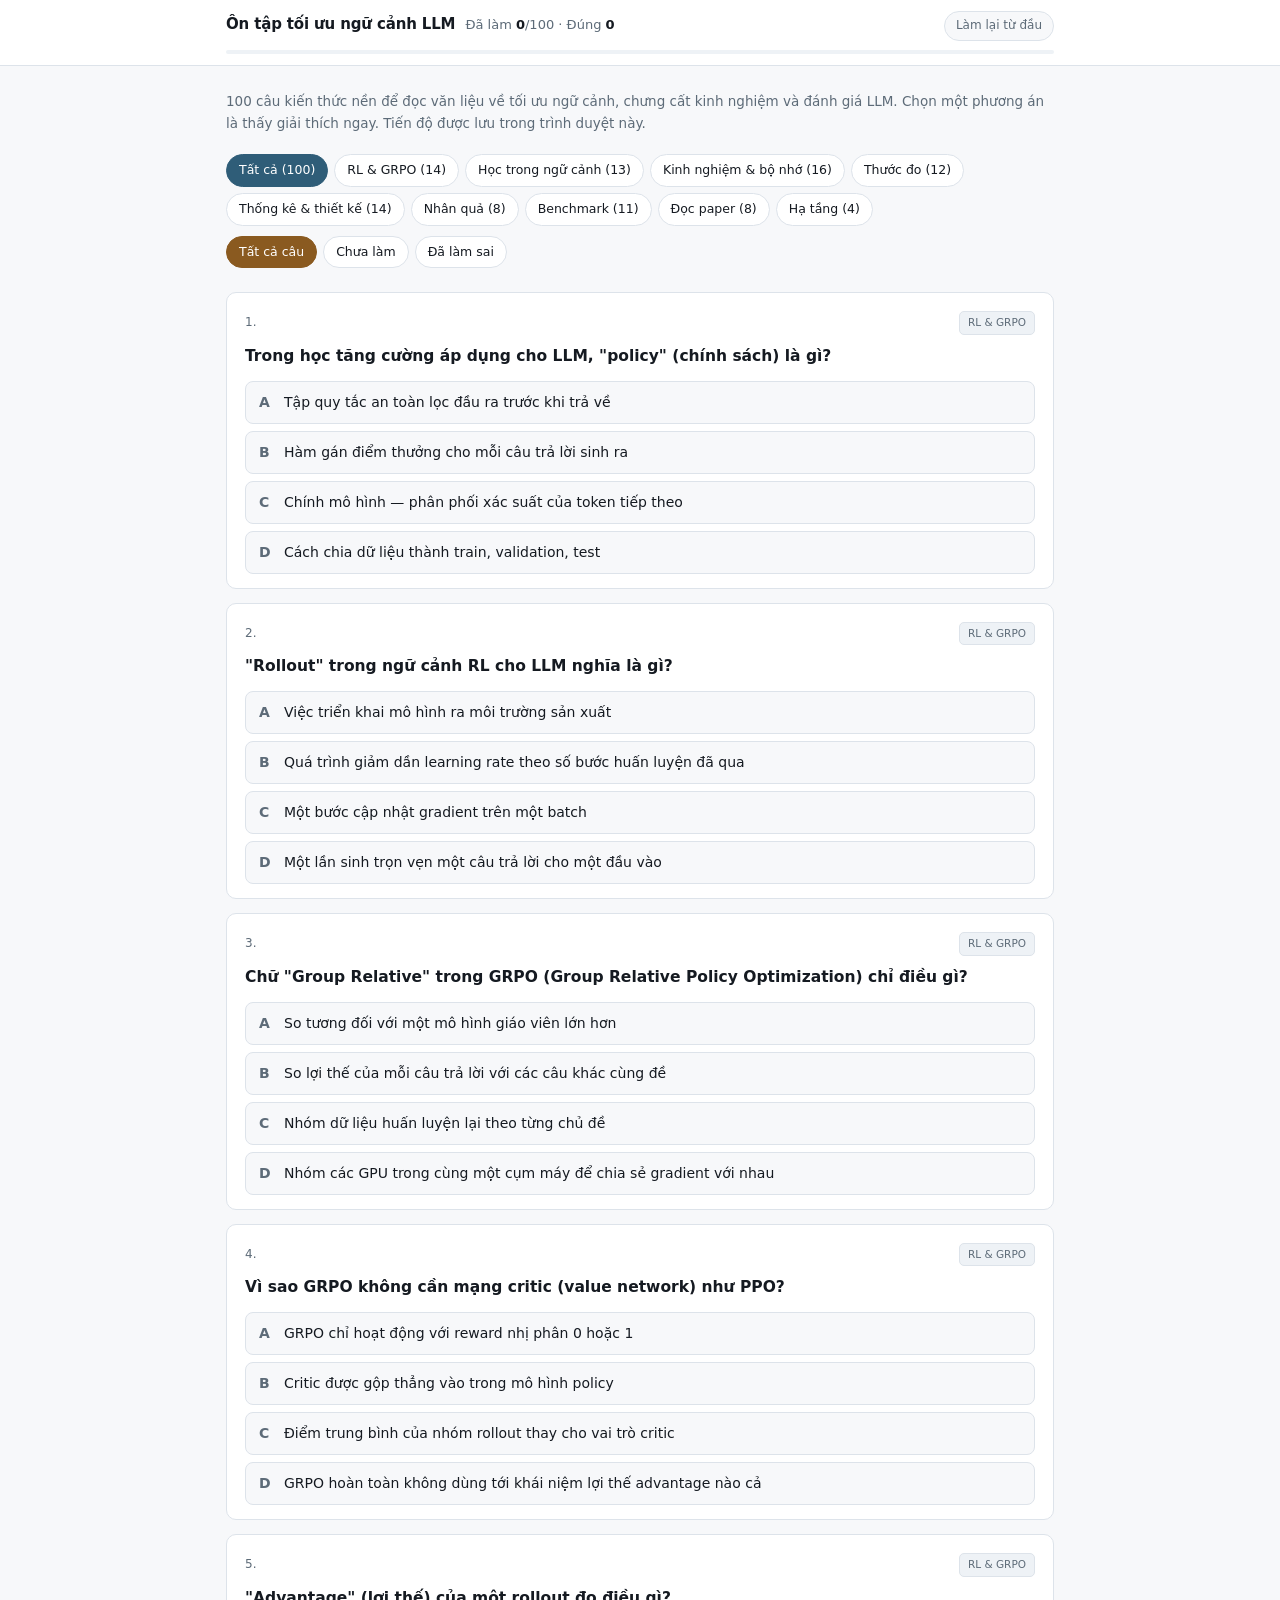
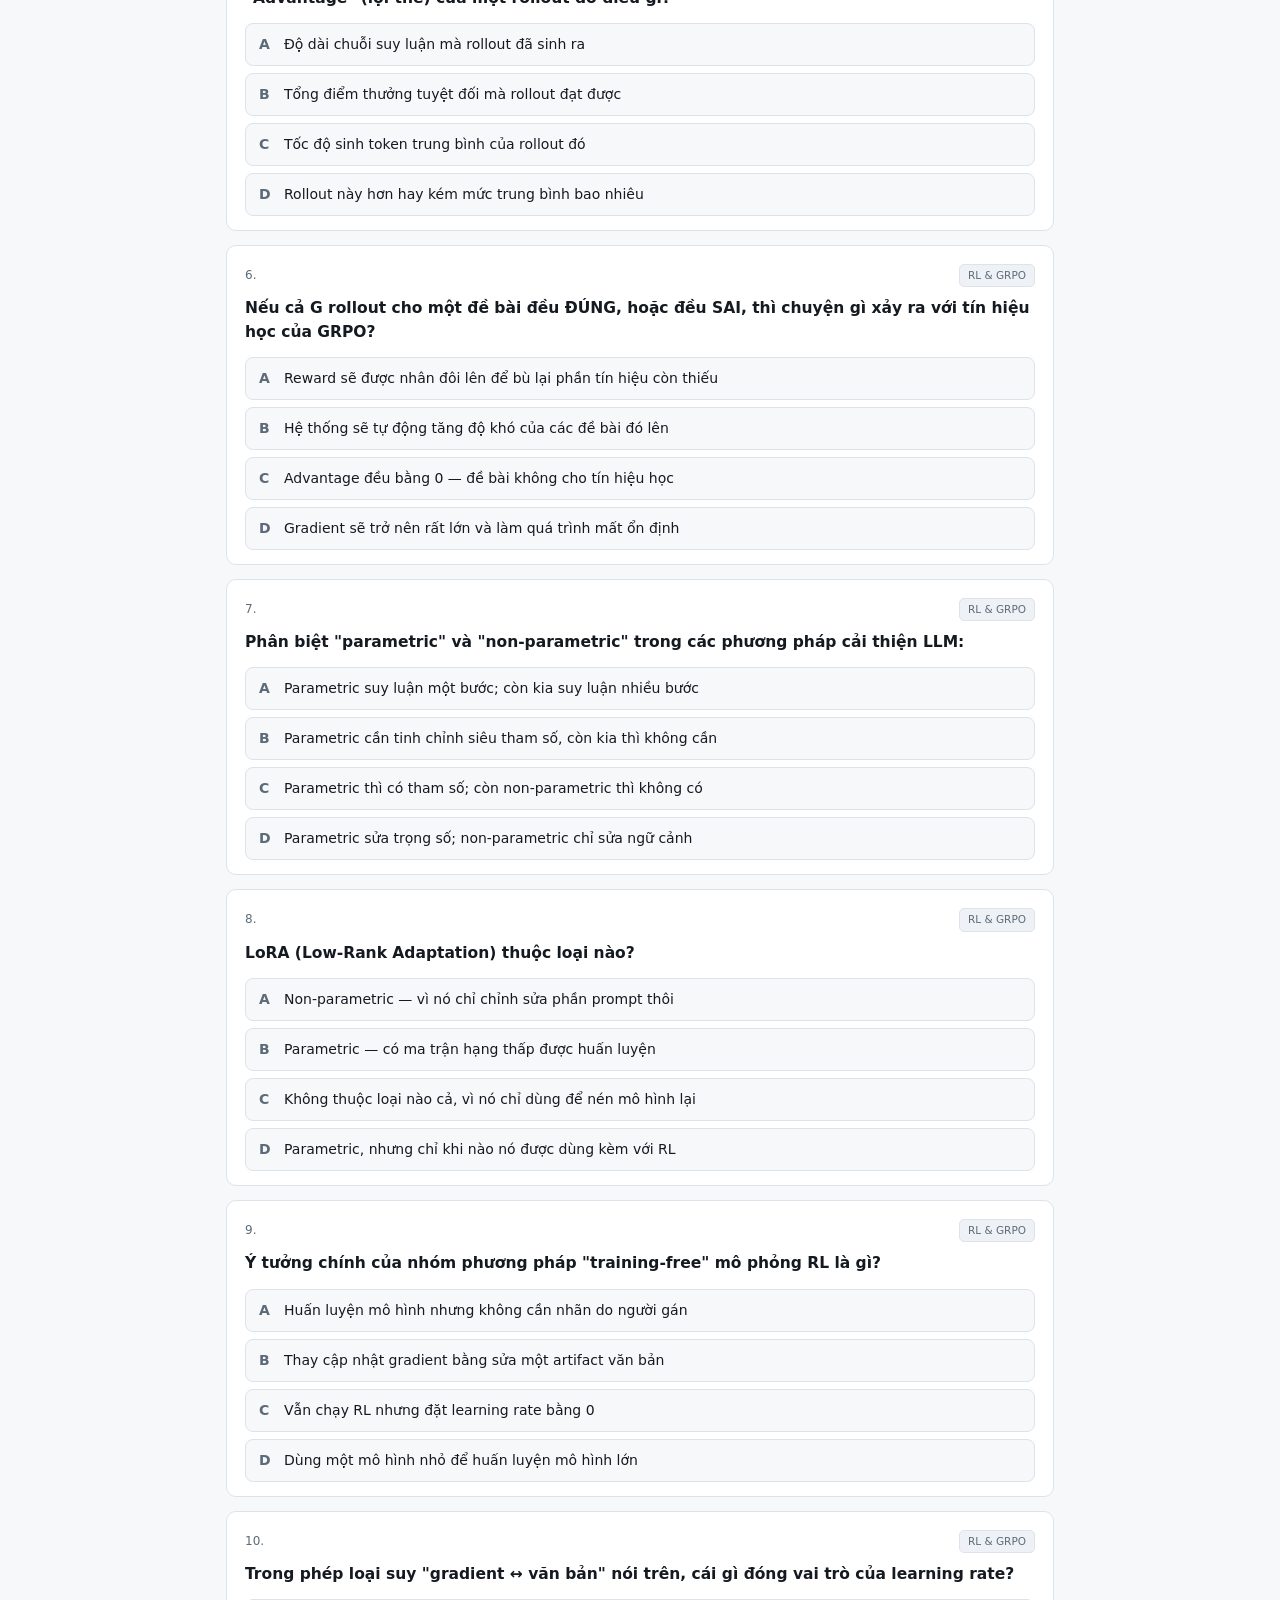
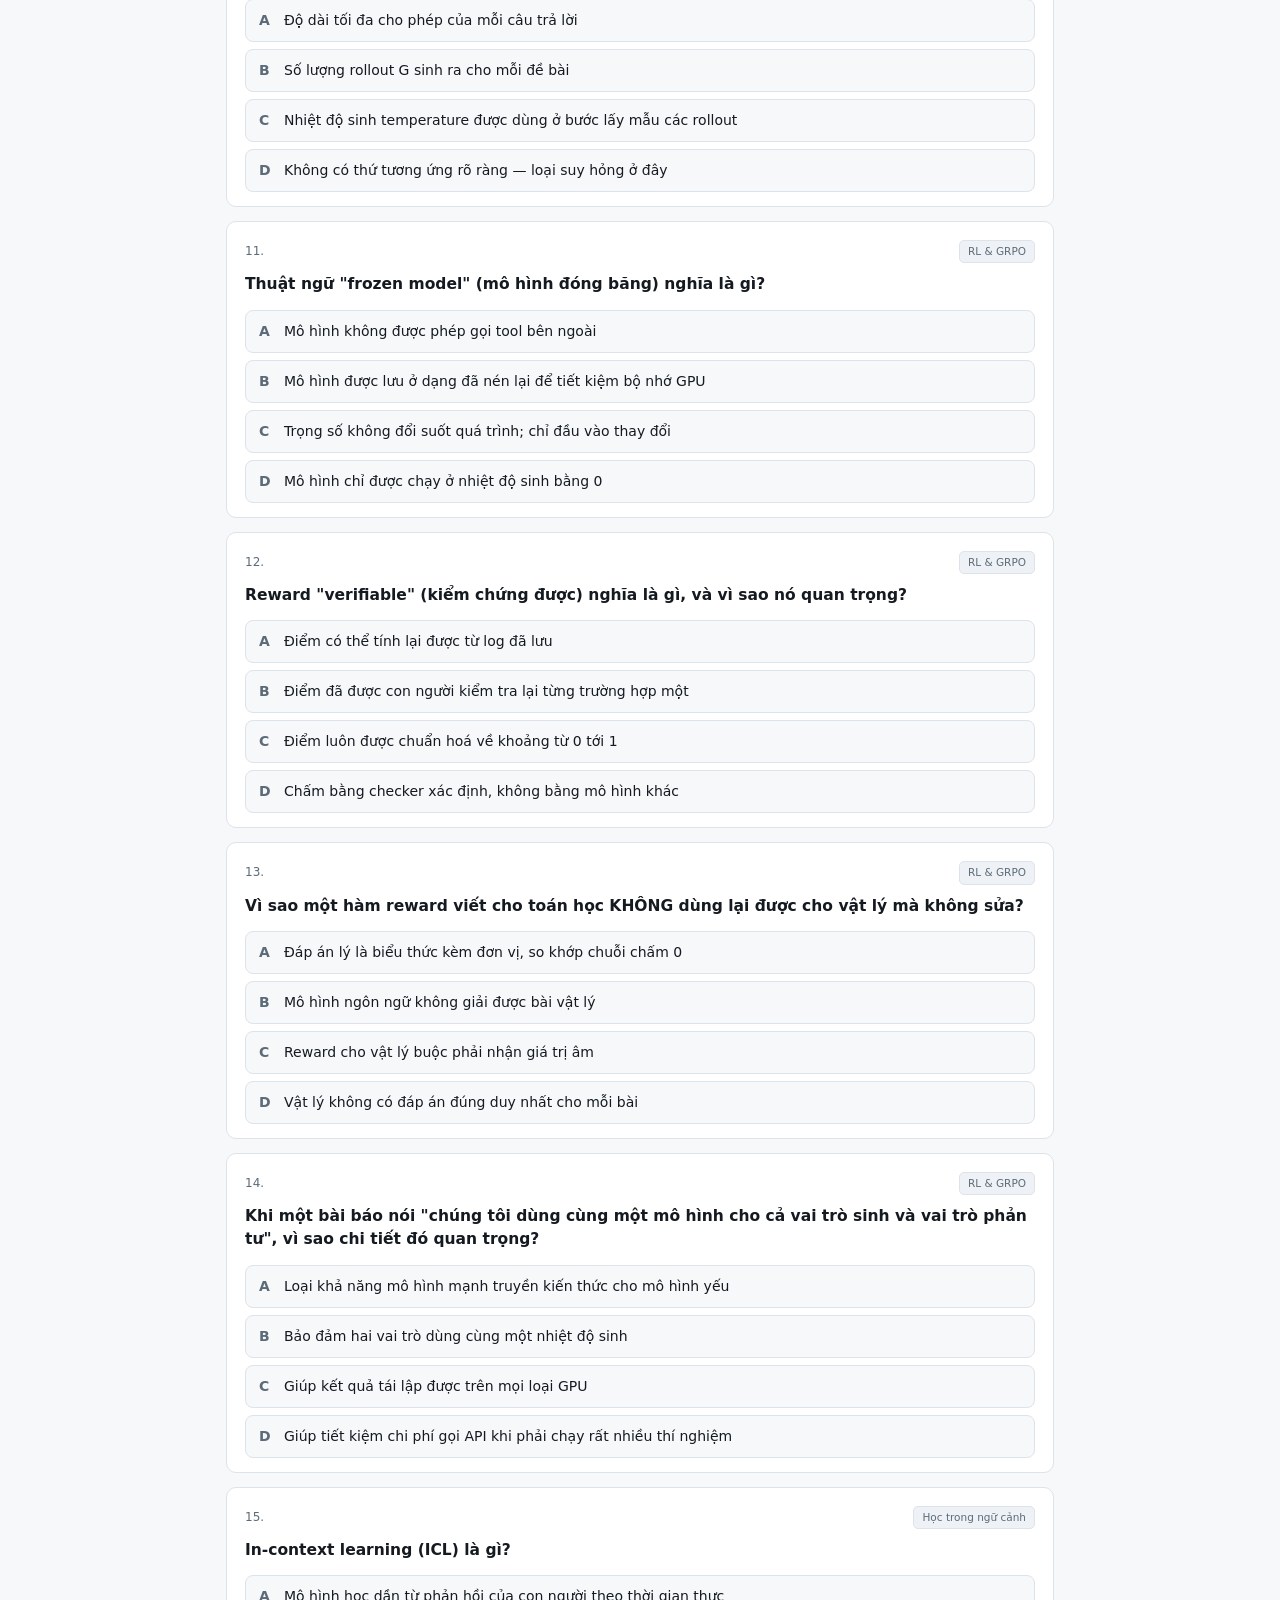
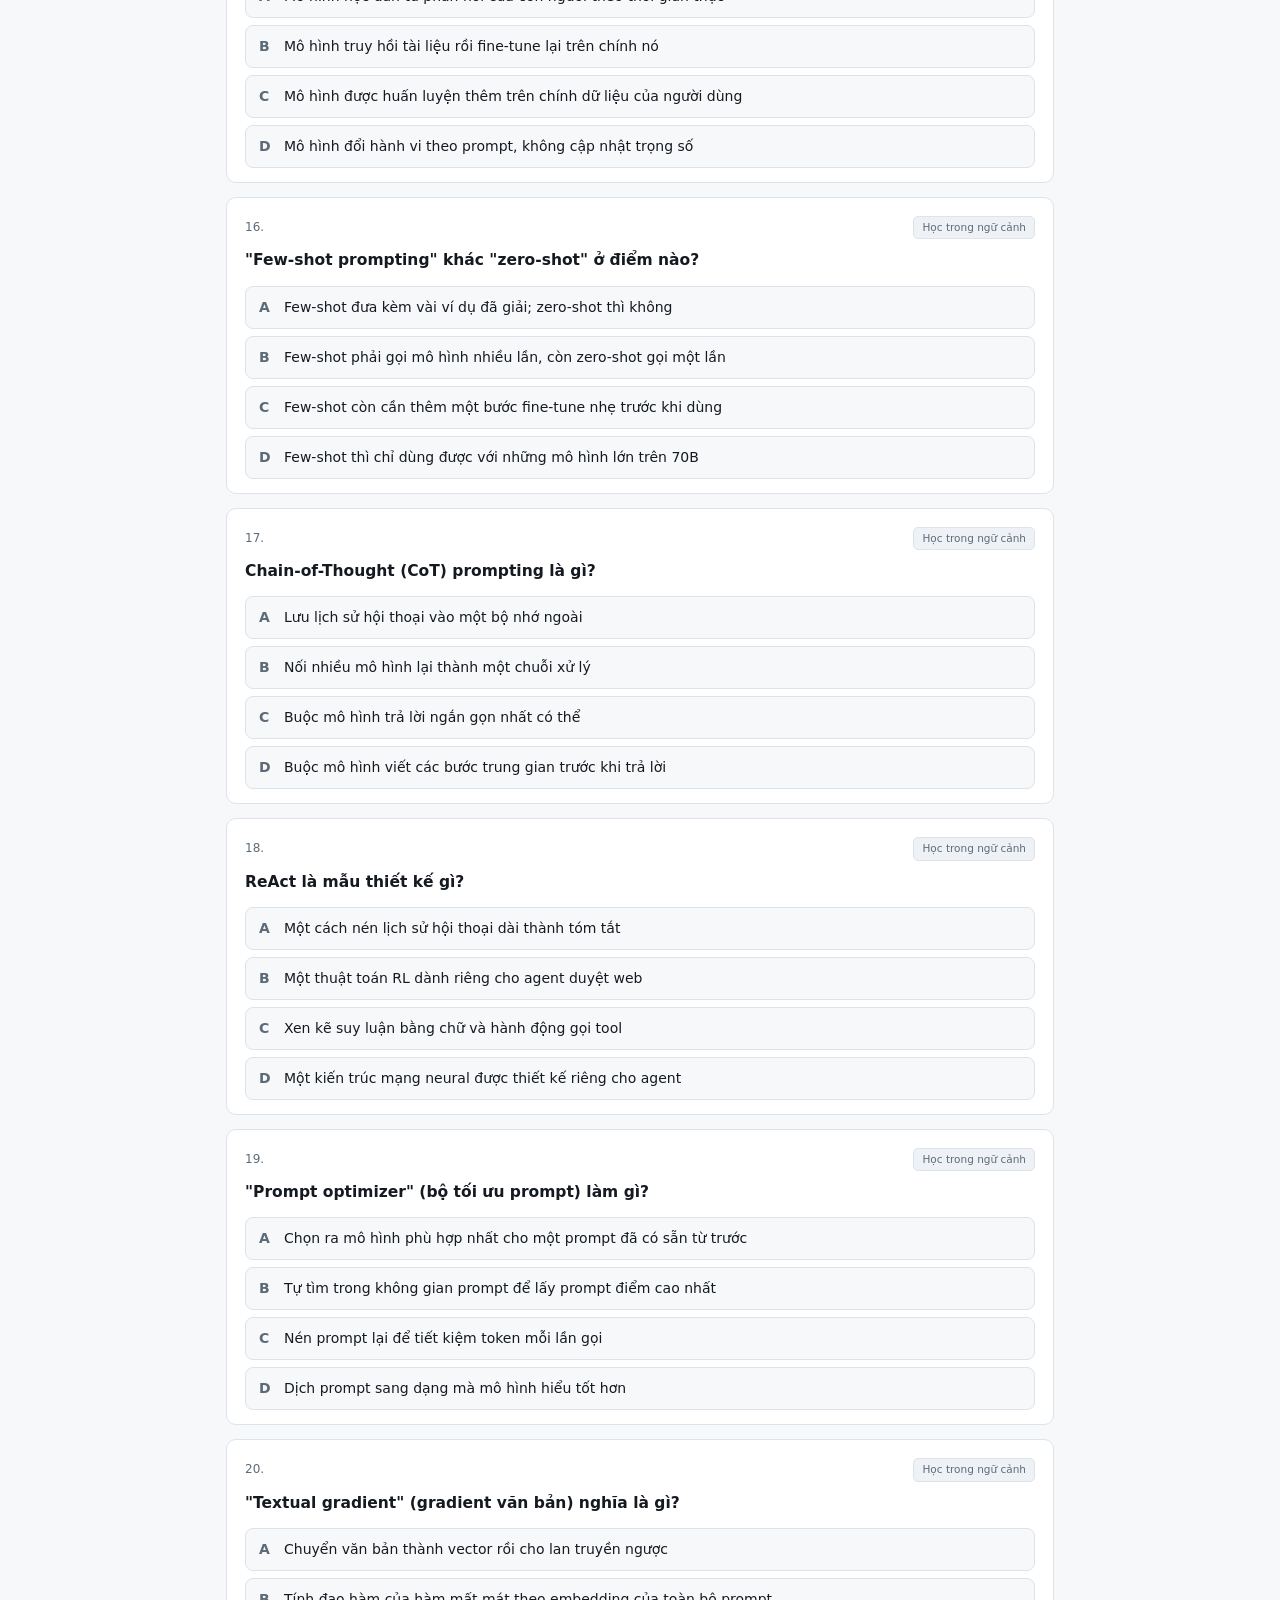
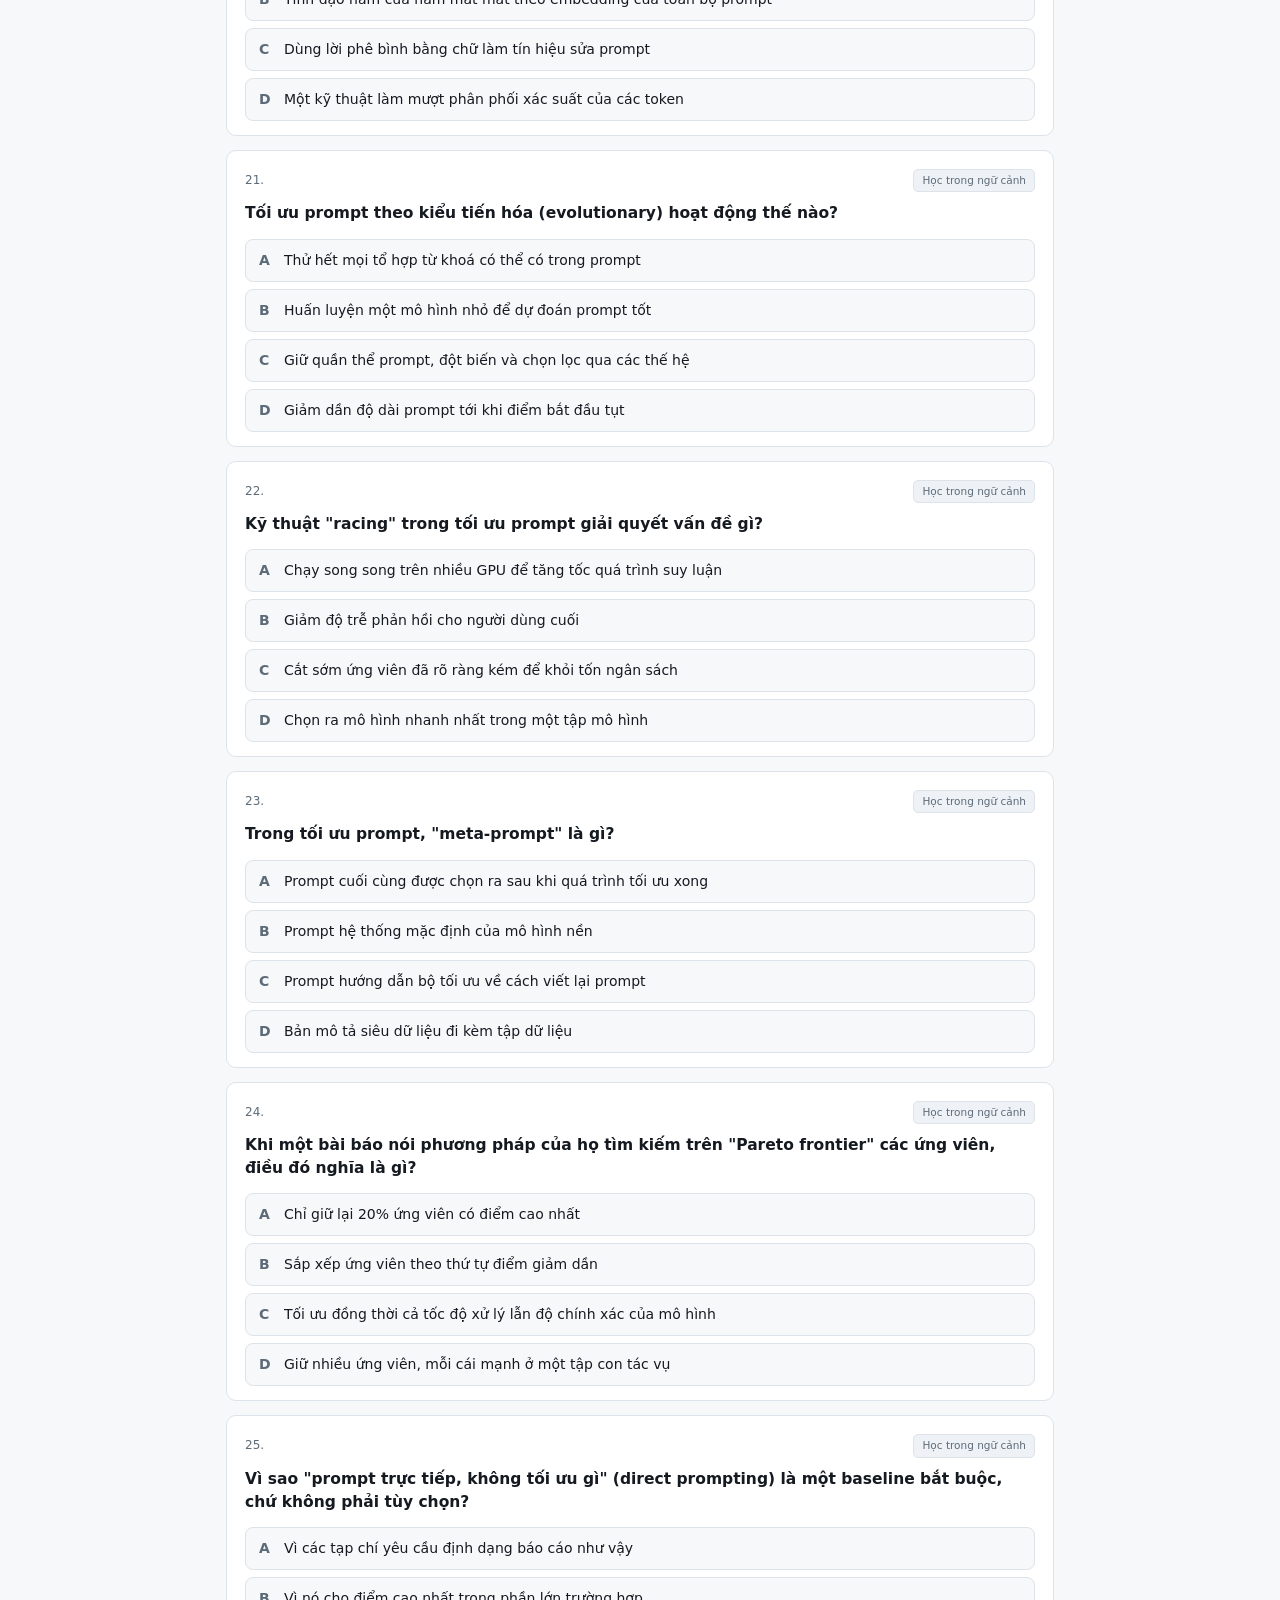
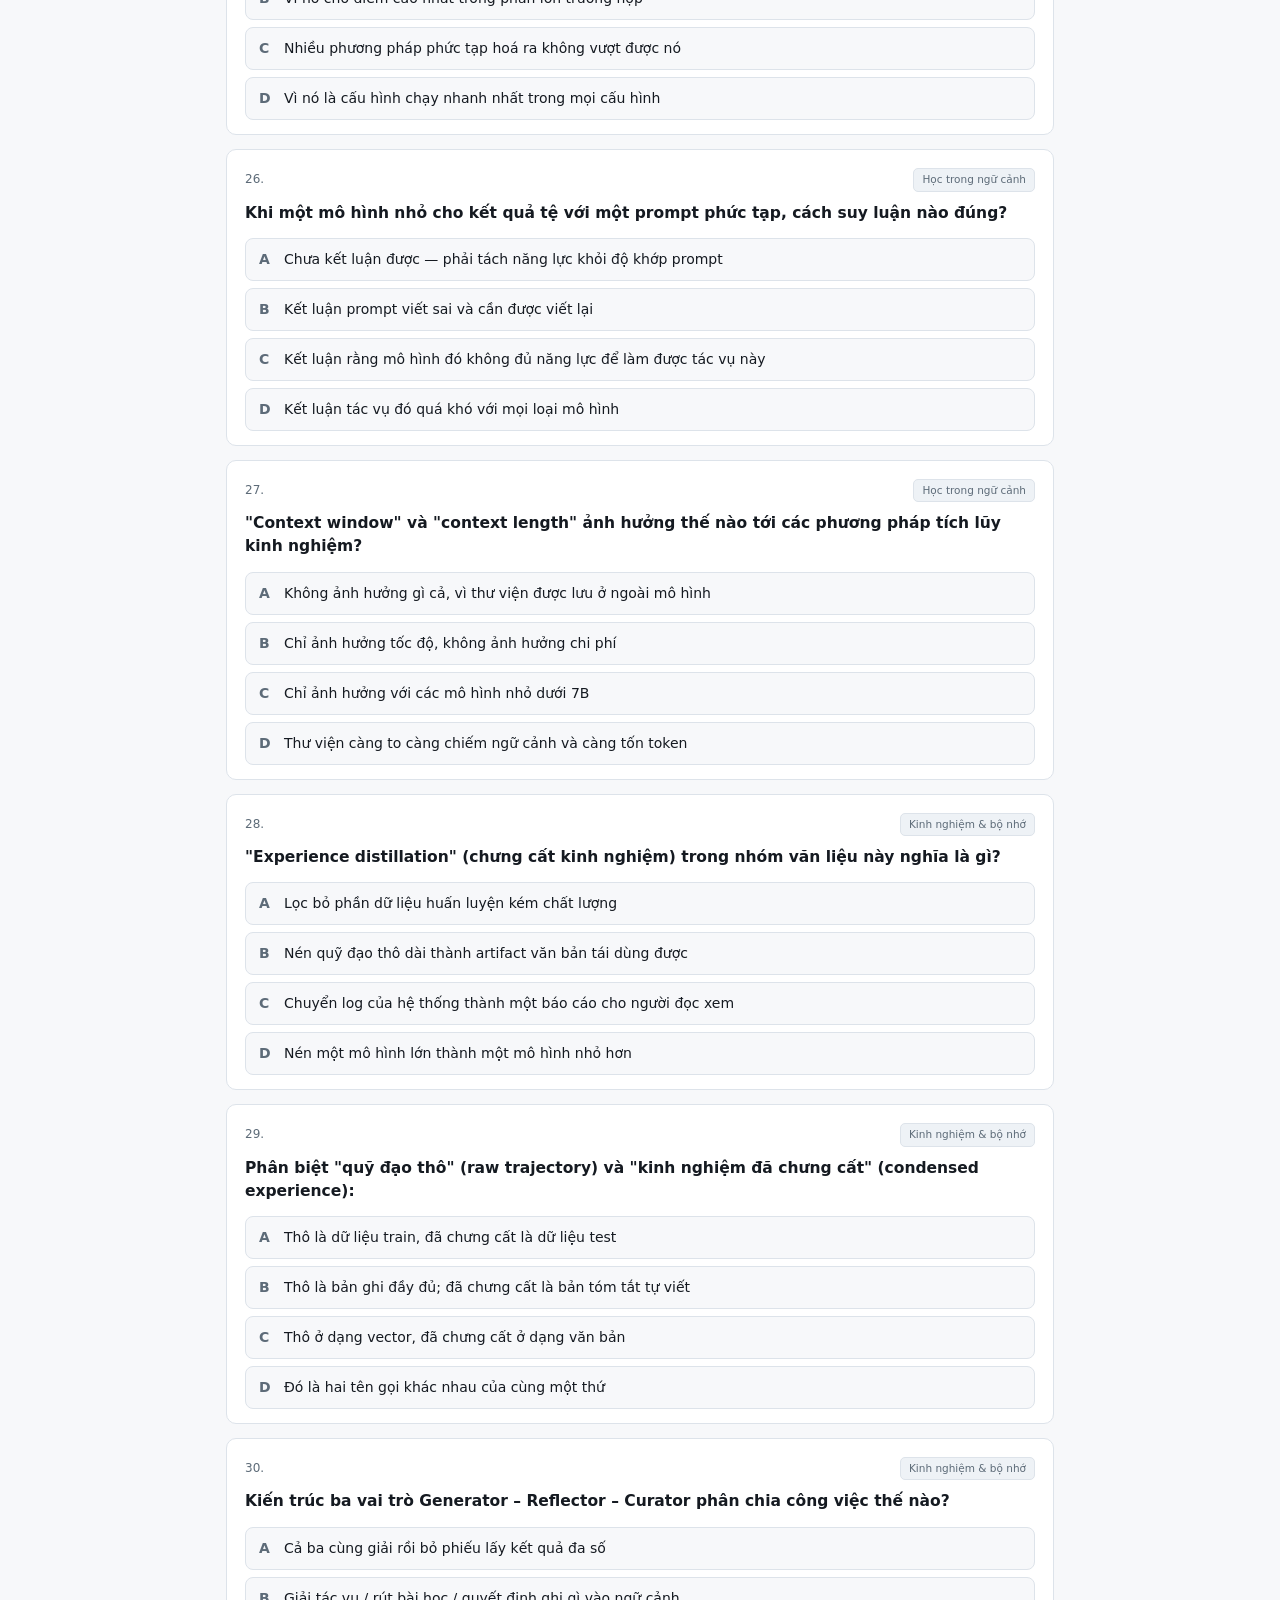
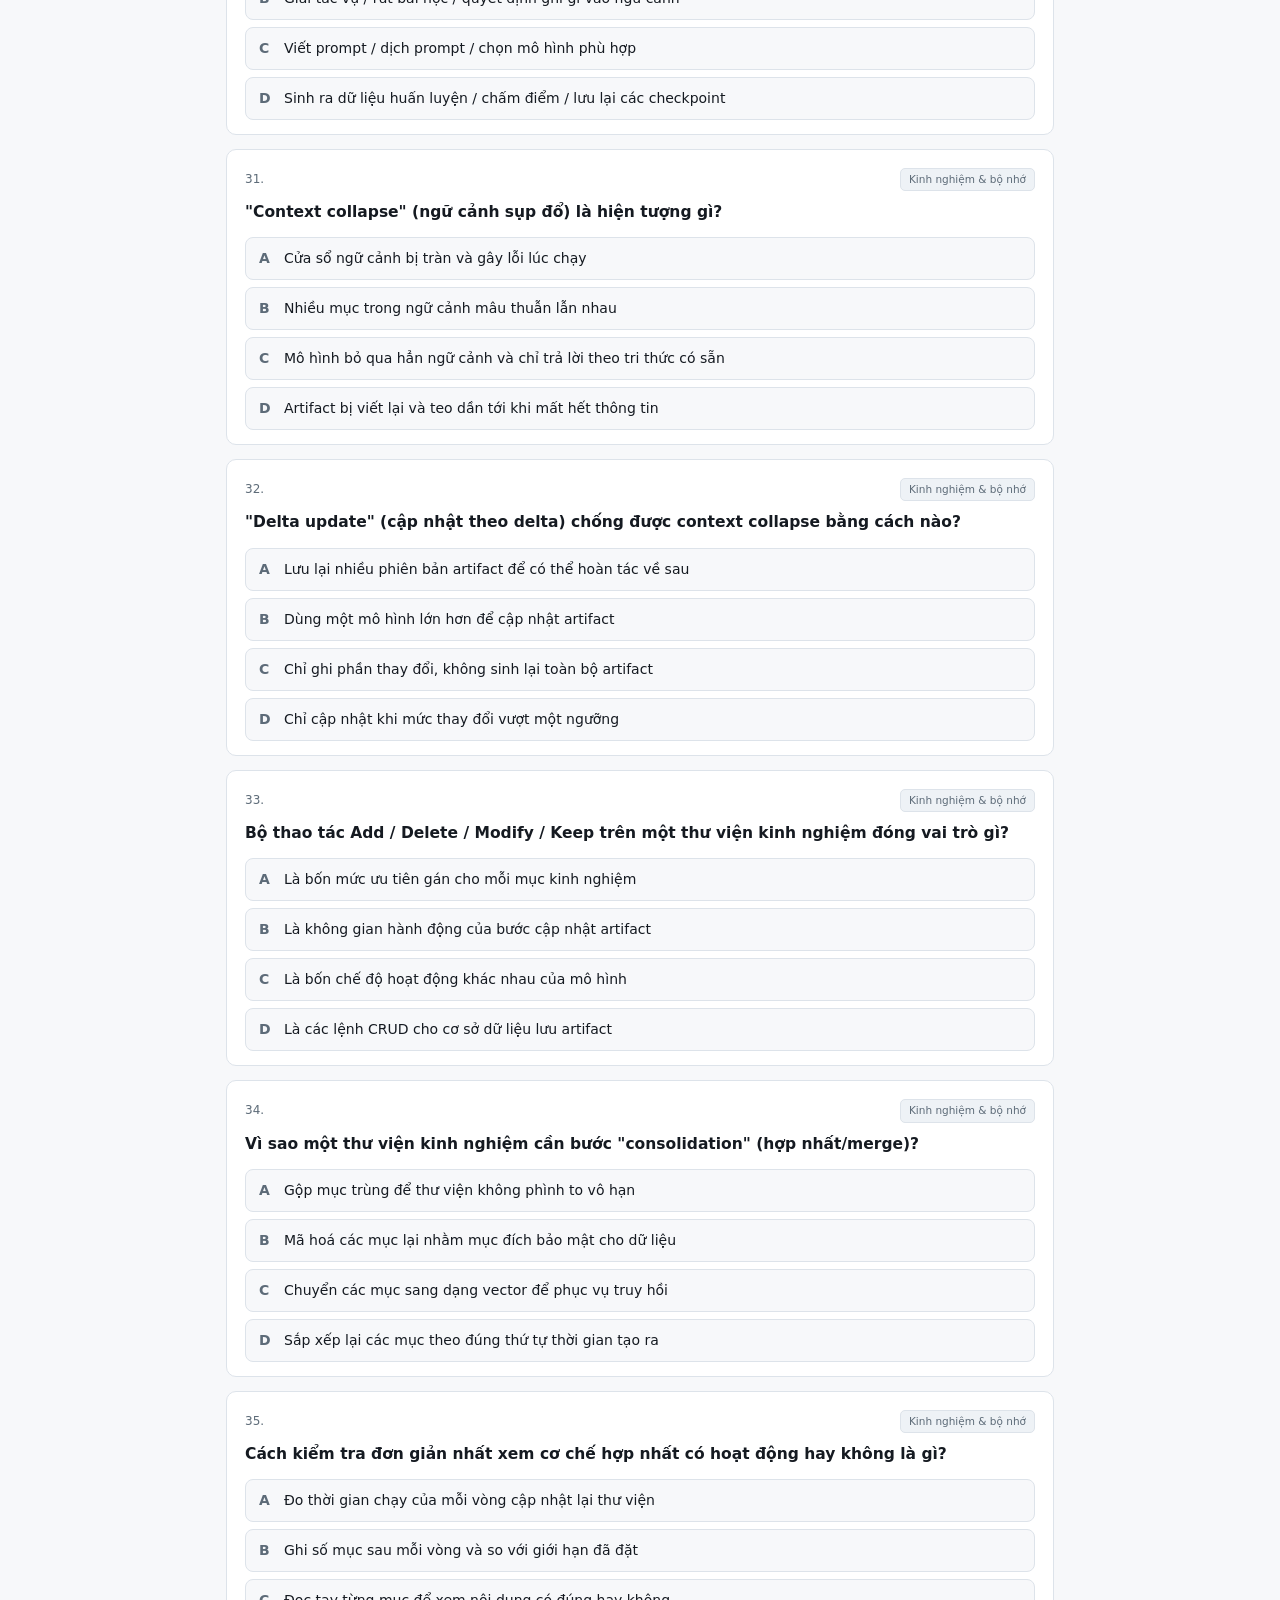
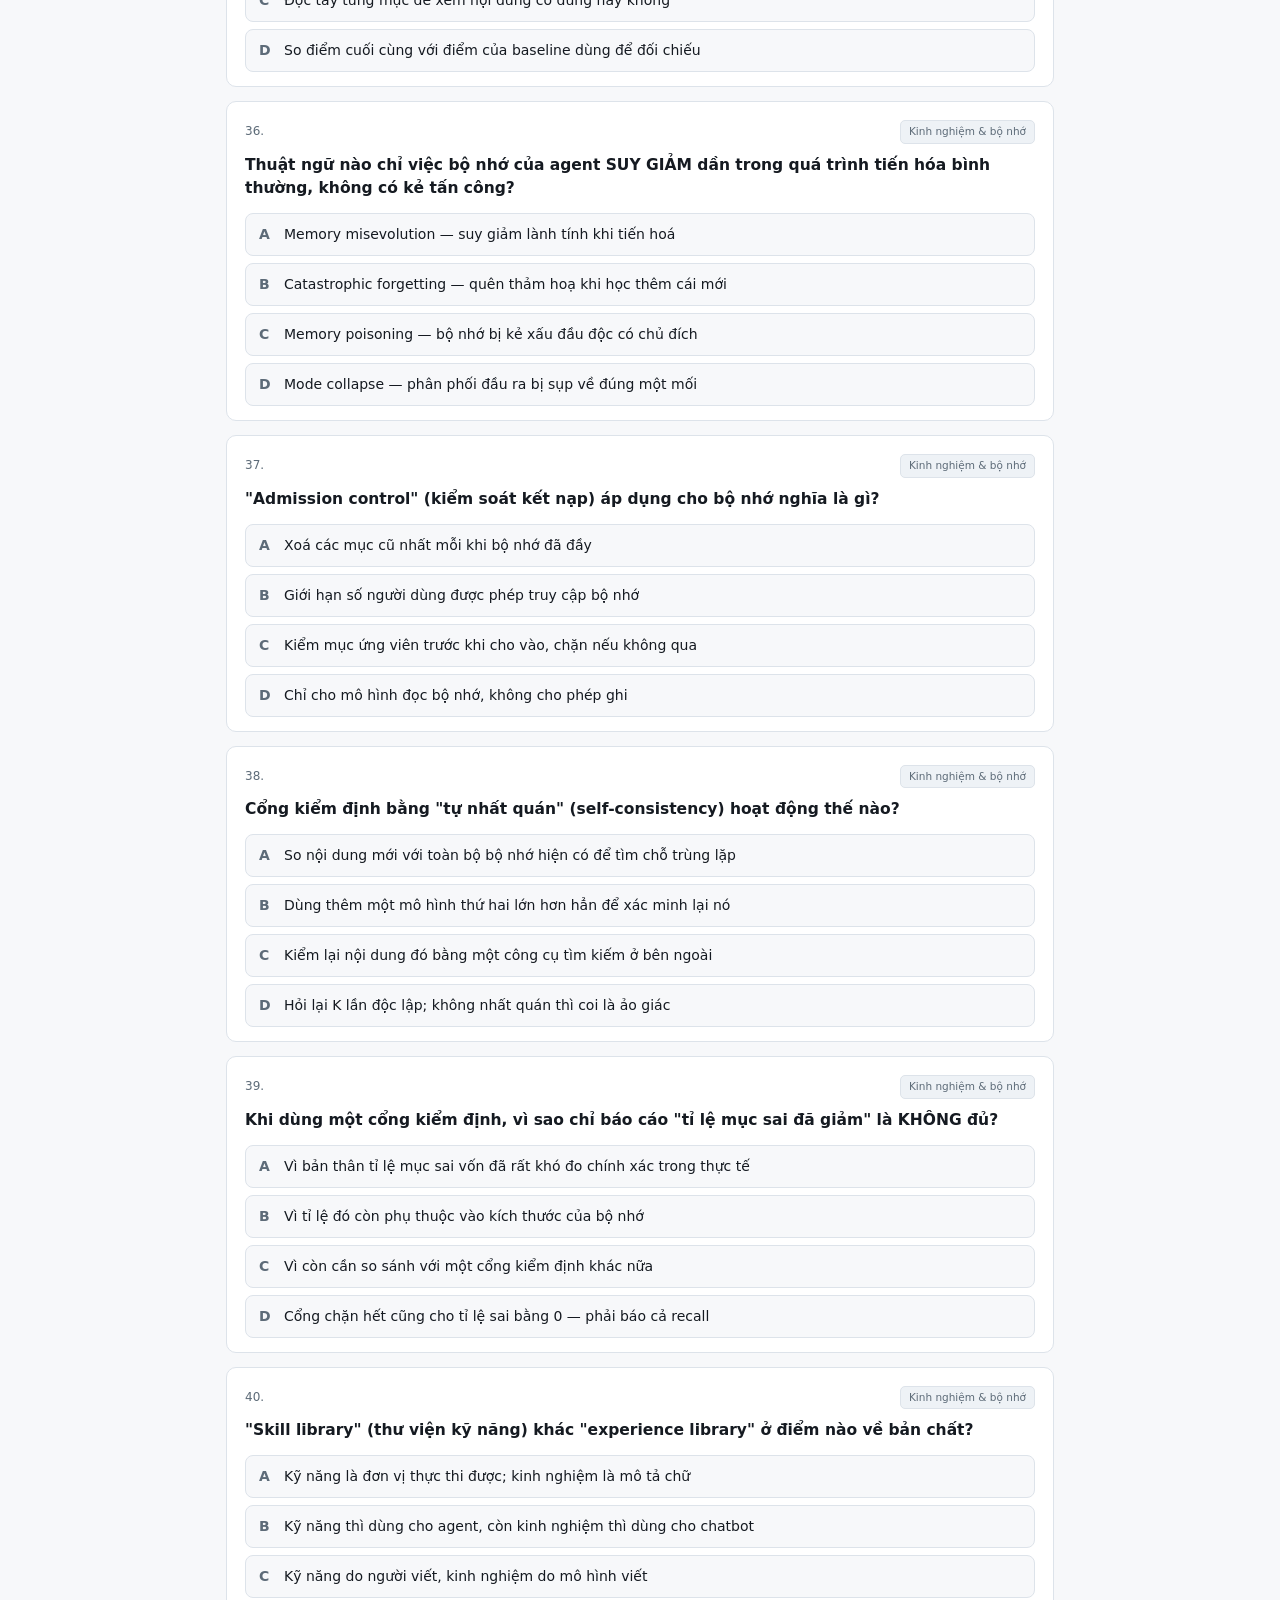
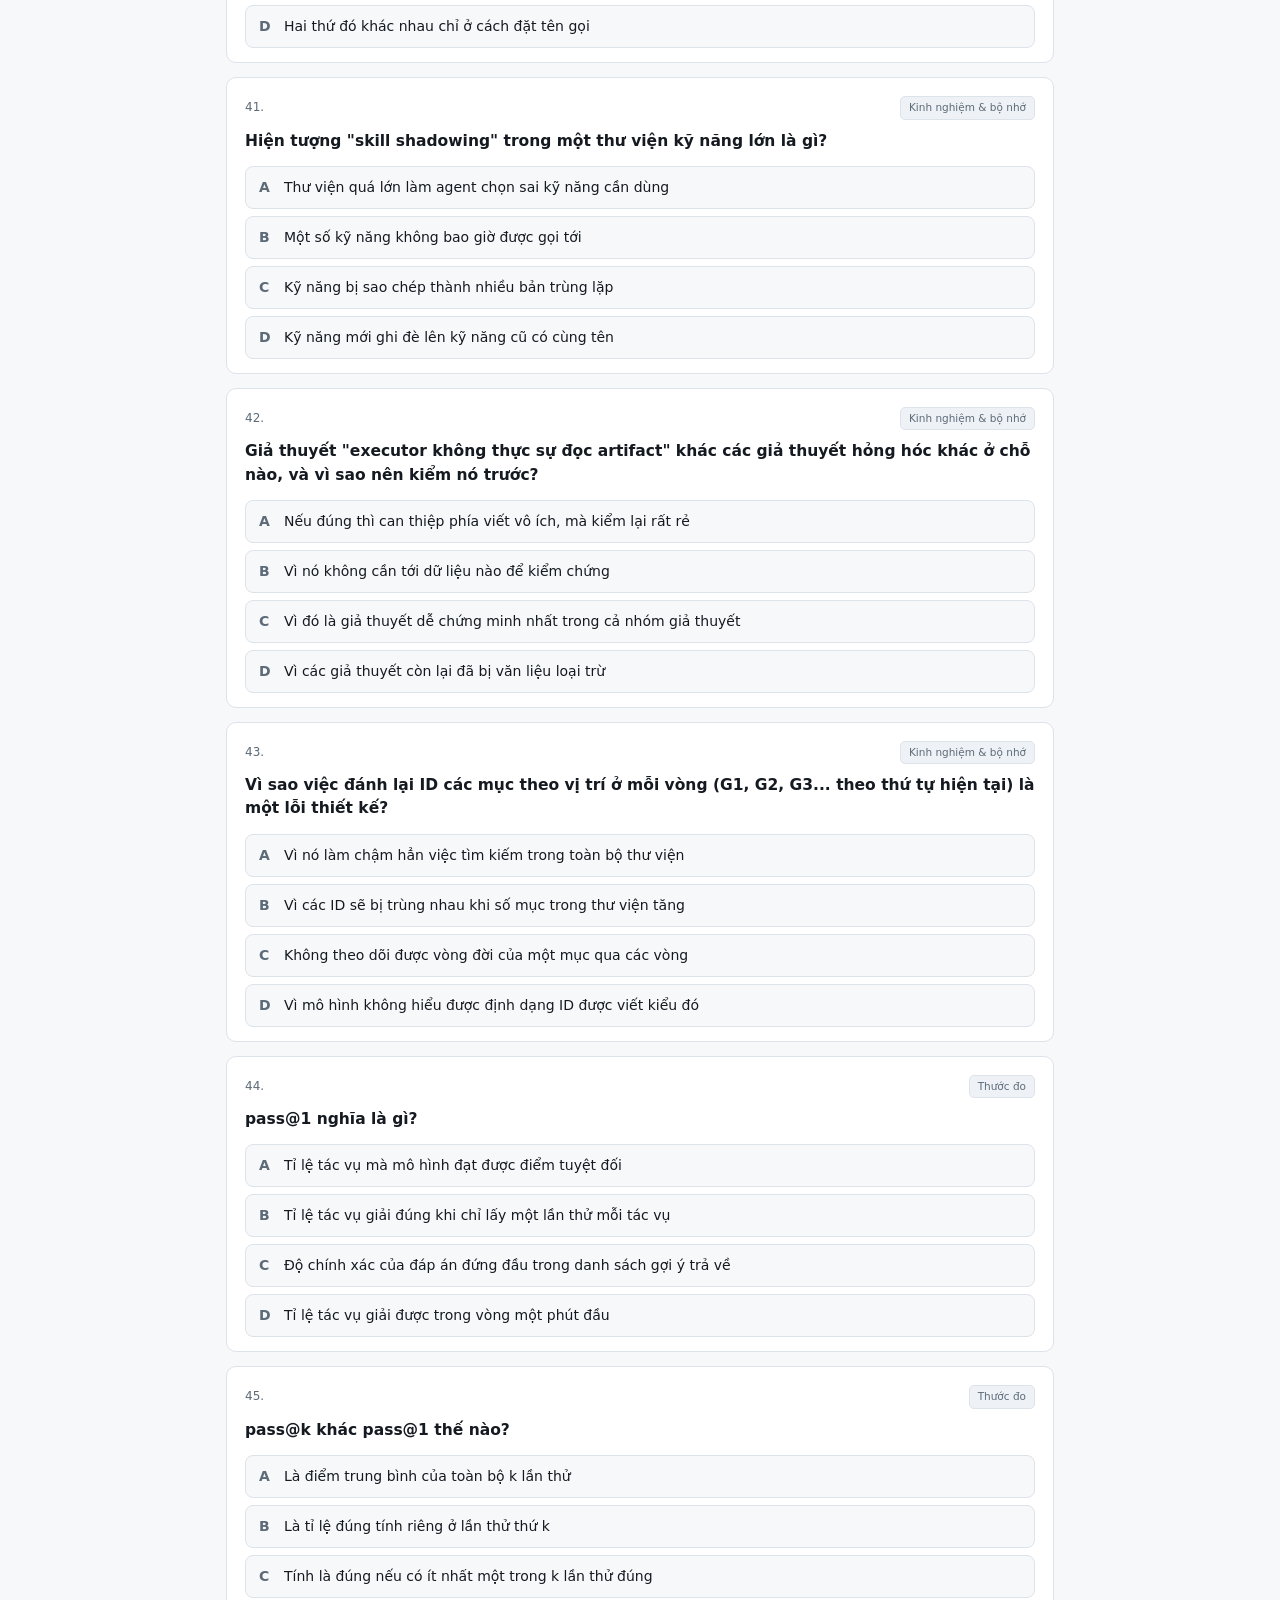
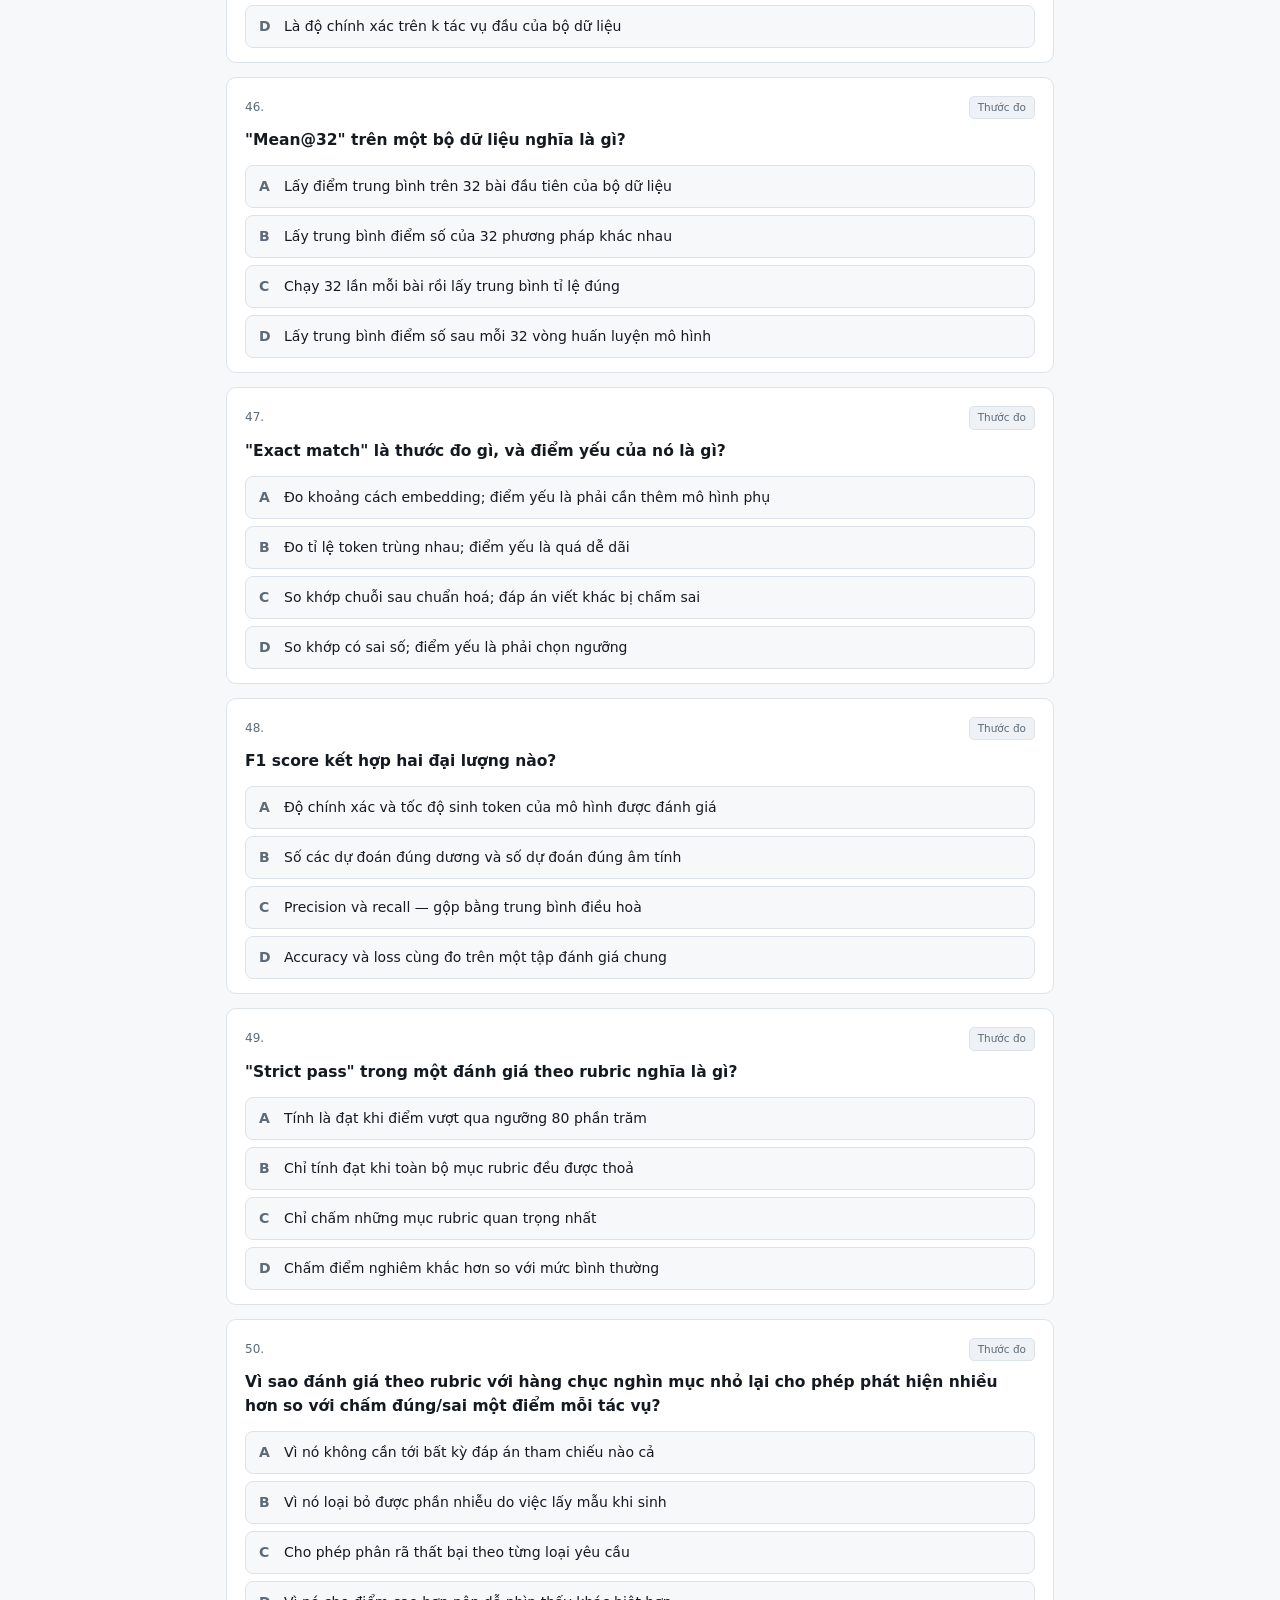
==== commit f7ae68dd: "Sửa lỗi độ dài đáp án: mẹo chọn câu dài nhất từ 100/100 về 24/100 Đáp án đúng trước đây luôn là phươ" ====
--- a/index.html
+++ b/index.html
@@ -113,7 +113,7 @@
 </footer>
 
 <script>
-const Q = [{"g": "rl", "q": "Trong học tăng cường áp dụng cho LLM, \"policy\" (chính sách) là gì?", "opts": ["Tập quy tắc an toàn lọc đầu ra của mô hình", "Hàm tính điểm thưởng cho mỗi câu trả lời", "Chính bản thân mô hình ngôn ngữ — hàm ánh xạ từ ngữ cảnh sang phân phối xác suất của token tiếp theo", "Chiến lược chia dữ liệu thành train/validation/test"], "a": 2, "why": "Policy chính là mô hình. Với LLM, policy π(token | ngữ cảnh) là phân phối xác suất mà mô hình gán cho token tiếp theo. \"Huấn luyện bằng RL\" nghĩa là chỉnh tham số để phân phối đó dịch về phía hành vi có điểm thưởng cao. Hàm tính điểm là reward function, một thứ khác hoàn toàn."}, {"g": "rl", "q": "\"Rollout\" trong ngữ cảnh RL cho LLM nghĩa là gì?", "opts": ["Việc triển khai mô hình ra môi trường sản xuất", "Quá trình giảm dần learning rate theo thời gian", "Một bước cập nhật gradient", "Một lần sinh trọn vẹn một câu trả lời (một quỹ đạo) từ mô hình cho một đầu vào"], "a": 3, "why": "Rollout = cho mô hình chạy một lượt sinh hoàn chỉnh, thu được một quỹ đạo (trajectory) gồm các bước suy luận và câu trả lời cuối. Chi phí thí nghiệm trong lĩnh vực này thường được tính bằng SỐ ROLLOUT, vì đó là phần đốt GPU nhiều nhất — khi so sánh hai phương pháp, nếu một bên dùng gấp 10 lần rollout thì so sánh đó không công bằng."}, {"g": "rl", "q": "Chữ \"Group Relative\" trong GRPO (Group Relative Policy Optimization) chỉ điều gì?", "opts": ["Mô hình được so sánh tương đối với một mô hình giáo viên lớn hơn", "Lợi thế của mỗi câu trả lời được tính bằng cách so sánh với CÁC CÂU TRẢ LỜI KHÁC trong cùng một nhóm cho cùng một đề bài", "Dữ liệu huấn luyện được nhóm theo chủ đề", "Các GPU trong cụm được nhóm lại để chia sẻ gradient"], "a": 1, "why": "Đây là ý tưởng cốt lõi. PPO cần một mạng \"critic\" riêng để ước lượng giá trị kỳ vọng làm mốc so sánh. GRPO bỏ critic: với mỗi đề bài, nó sinh G câu trả lời, rồi lấy chính điểm trung bình của nhóm đó làm mốc. Câu nào trên trung bình thì lợi thế dương, dưới trung bình thì âm. Rẻ hơn và đơn giản hơn nhiều."}, {"g": "rl", "q": "Vì sao GRPO không cần mạng critic (value network) như PPO?", "opts": ["Vì GRPO chỉ dùng được với reward nhị phân 0/1", "Vì critic được gộp vào chính mô hình policy", "Vì điểm trung bình của nhóm rollout đã đóng vai trò mốc so sánh thay cho critic", "Vì GRPO không dùng khái niệm lợi thế (advantage)"], "a": 2, "why": "Critic tồn tại để trả lời \"câu trả lời này tốt hơn hay kém hơn kỳ vọng?\". GRPO lấy kỳ vọng đó bằng cách thực nghiệm: sinh nhiều câu trả lời cho cùng đề bài rồi lấy trung bình nhóm. Đổi lại, GRPO phải tốn G lần rollout cho mỗi đề bài, nên nó tiết kiệm bộ nhớ và độ phức tạp nhưng tốn compute sinh mẫu."}, {"g": "rl", "q": "\"Advantage\" (lợi thế) của một rollout đo điều gì?", "opts": ["Độ dài của chuỗi suy luận", "Tổng điểm thưởng tuyệt đối của rollout", "Tốc độ sinh token của rollout", "Rollout này tốt hơn (hoặc kém hơn) mức trung bình bao nhiêu — tức tín hiệu học có dấu"], "a": 3, "why": "Reward tuyệt đối không dùng trực tiếp được: nếu MỌI câu trả lời đều được 0.8 điểm thì không có gì để học. Advantage là reward TRỪ ĐI một mốc, nên nó có dấu: dương = nên làm nhiều hơn, âm = nên làm ít hơn. Không có phương sai trong nhóm thì advantage bằng 0 và tín hiệu học biến mất — hiện tượng này gọi là advantage collapse."}, {"g": "rl", "q": "Nếu cả G rollout cho một đề bài đều ĐÚNG, hoặc đều SAI, thì chuyện gì xảy ra với tín hiệu học của GRPO?", "opts": ["Reward được nhân đôi để bù lại", "Mô hình tự động tăng độ khó của đề bài", "Advantage của mọi rollout đều bằng 0 — đề bài đó không cho tín hiệu học nào", "Gradient trở nên rất lớn, gây mất ổn định"], "a": 2, "why": "Vì mốc so sánh chính là trung bình nhóm, khi nhóm đồng nhất thì mọi rollout đều bằng trung bình → advantage = 0 → đề bài bị loại khỏi việc học. Đây là lý do các hệ thống kiểu này thường có một \"cổng\" chỉ giữ lại các đề bài có cả câu đúng lẫn câu sai. Hệ quả thực tế: nếu tập huấn luyện quá dễ hoặc quá khó so với mô hình, phần lớn đề bài bị cổng loại và hệ thống gần như không học được gì."}, {"g": "rl", "q": "Phân biệt \"parametric\" và \"non-parametric\" trong các phương pháp cải thiện LLM:", "opts": ["Parametric = suy luận một bước; non-parametric = suy luận nhiều bước", "Parametric = có siêu tham số cần tinh chỉnh; non-parametric = không có", "Parametric = dùng mô hình có tham số, non-parametric = dùng mô hình không có tham số", "Parametric = thay đổi trọng số mô hình; non-parametric = giữ nguyên trọng số, chỉ thay đổi những gì đưa vào ngữ cảnh"], "a": 3, "why": "Đây là trục phân loại quan trọng nhất của toàn bộ nhóm văn liệu này. Fine-tuning, LoRA, RLHF, GRPO đều là parametric — chúng sửa trọng số. Còn tối ưu prompt, thư viện kinh nghiệm, playbook, cheatsheet là non-parametric — mô hình bị đóng băng, chỉ phần văn bản đưa vào thay đổi. Cụm \"training-free\" nghĩa là non-parametric."}, {"g": "rl", "q": "LoRA (Low-Rank Adaptation) thuộc loại nào?", "opts": ["Non-parametric — nó chỉ chỉnh prompt", "Parametric — nó thêm và huấn luyện các ma trận hạng thấp, tức vẫn có trọng số được cập nhật", "Không thuộc loại nào vì nó chỉ nén mô hình", "Parametric nhưng chỉ khi dùng kèm RL"], "a": 1, "why": "LoRA đóng băng trọng số gốc nhưng thêm vào các ma trận hạng thấp A·B và huấn luyện chúng. Có gradient, có trọng số được cập nhật → parametric. Nó rẻ hơn full fine-tuning rất nhiều nhưng KHÔNG phải training-free. Nhầm chỗ này là nhầm cả phân loại phương pháp: nếu đề tài bị ràng buộc training-free thì LoRA không dùng được."}, {"g": "rl", "q": "Ý tưởng chính của nhóm phương pháp \"training-free\" mô phỏng RL là gì?", "opts": ["Huấn luyện mô hình nhưng không dùng nhãn do người gán", "Giữ nguyên trọng số, nhưng thay cập nhật gradient bằng việc sửa một artifact văn bản (thư viện kinh nghiệm, playbook) mà mô hình sẽ đọc ở lượt sau", "Chạy RL nhưng với learning rate bằng 0", "Dùng mô hình nhỏ để huấn luyện mô hình lớn"], "a": 1, "why": "Phép loại suy ở đây là: gradient ↔ một đoạn văn bản mô tả kinh nghiệm; cập nhật trọng số ↔ thao tác thêm/xóa/sửa mục trong thư viện. Vì không có gradient, không cần GPU huấn luyện, nên chi phí rất thấp. Nhưng phép loại suy này là một GIẢ ĐỊNH, không phải định lý — và kiểm tra xem văn bản đó có thực sự ảnh hưởng tới hành vi hay không là một việc riêng phải làm."}, {"g": "rl", "q": "Trong phép loại suy \"gradient ↔ văn bản\" nói trên, cái gì đóng vai trò của learning rate?", "opts": ["Độ dài tối đa của câu trả lời", "Số lượng rollout G", "Nhiệt độ sinh (temperature)", "Không có thứ tương ứng rõ ràng — và đó chính là một điểm yếu của phép loại suy"], "a": 3, "why": "Đây là câu hỏi nên tự đặt với mọi phép loại suy: nó khớp tới đâu rồi hỏng ở đâu. Gradient có độ lớn liên tục và learning rate điều tiết bước đi; còn thao tác văn bản là rời rạc — thêm một mục là thêm hẳn một mục, không có \"thêm 0.01 mục\". Hệ quả: các phương pháp này không có cơ chế giảm dần bước đi, nên dễ dao động hoặc phình to không kiểm soát."}, {"g": "rl", "q": "Thuật ngữ \"frozen model\" (mô hình đóng băng) nghĩa là gì?", "opts": ["Mô hình không được phép gọi tool", "Mô hình bị lưu ở định dạng nén để tiết kiệm bộ nhớ", "Trọng số không được cập nhật trong suốt quá trình — chỉ đầu vào thay đổi", "Mô hình chỉ chạy ở temperature = 0"], "a": 2, "why": "\"Frozen\" là điều kiện làm việc của mọi phương pháp training-free. Nó có một hệ quả thực tế rất lớn cho người làm luận văn với GPU hạn chế: không cần VRAM cho optimizer state và gradient, nên một GPU chỉ đủ để suy luận vẫn chạy được thí nghiệm — đây là lý do chính khiến nhóm phương pháp này hấp dẫn khi tài nguyên eo hẹp."}, {"g": "rl", "q": "Reward \"verifiable\" (kiểm chứng được) nghĩa là gì, và vì sao nó quan trọng?", "opts": ["Điểm thưởng có thể tính lại từ log", "Điểm thưởng đã được con người kiểm tra lại từng trường hợp", "Điểm thưởng luôn nằm trong khoảng [0, 1]", "Điểm thưởng được chấm bằng một bộ kiểm tra tự động xác định (so khớp đáp án, chạy unit test) chứ không do mô hình khác đánh giá — nên nó không tự nhiễu theo mô hình"], "a": 3, "why": "Toán và lập trình được ưa dùng trong lĩnh vực này vì có checker xác định: đáp án khớp hoặc không, test chạy qua hoặc không. Nếu dùng một LLM làm giám khảo thì nhiễu của giám khảo trộn vào nhiễu của phương pháp, rất khó tách. Hệ quả cần nhớ: gần như mọi kết quả dương của nhóm \"ngữ cảnh tiến hóa\" đều ở miền CÓ checker chính xác — chuyển sang miền không có checker là chuyện khác hẳn."}, {"g": "rl", "q": "Vì sao một hàm reward viết cho toán học KHÔNG dùng lại được cho vật lý mà không sửa?", "opts": ["Đáp án vật lý thường là biểu thức ký hiệu kèm đơn vị và có sai số cho phép, nên so khớp chuỗi kiểu toán sẽ chấm 0 cho câu trả lời đúng", "Mô hình ngôn ngữ không giải được vật lý", "Reward vật lý phải là số âm", "Vật lý không có đáp án đúng duy nhất"], "a": 0, "why": "\"9.8 m/s²\" so với \"9.8\" so với \"g\" — cùng một đáp án đúng, ba chuỗi khác nhau. Checker toán so khớp biểu thức số sẽ chấm sai hết. Đây là một cái bẫy đo lường âm thầm: reward thấp trông giống \"mô hình kém\" nhưng thực ra là \"thước đo sai\". Nguyên tắc: trước khi tin bất kỳ con số reward nào, phải kiểm tay vài chục trường hợp xem checker có chấm đúng không."}, {"g": "rl", "q": "Khi một bài báo nói \"chúng tôi dùng cùng một mô hình cho cả vai trò sinh và vai trò phản tư\", vì sao chi tiết đó quan trọng?", "opts": ["Để loại trừ khả năng một mô hình mạnh hơn đã âm thầm truyền kiến thức vào cho mô hình yếu hơn", "Để đảm bảo cả hai vai trò dùng cùng temperature", "Để kết quả tái lập được trên mọi GPU", "Để tiết kiệm chi phí API"], "a": 0, "why": "Nếu mô hình phản tư mạnh hơn mô hình thực thi, thì \"cải thiện\" quan sát được có thể chỉ là chưng cất kiến thức từ mô hình lớn xuống — một hiện tượng đã biết từ lâu, không phải đóng góp mới. Khóa cả hai vai trò về cùng một mô hình là cách loại giả thuyết đối thủ đó. Khi đọc paper, hãy tìm câu này; nếu không có, hãy tự hỏi ai đang nói với ai."}, {"g": "icl", "q": "In-context learning (ICL) là gì?", "opts": ["Mô hình học từ phản hồi con người theo thời gian thực", "Mô hình truy hồi tài liệu rồi fine-tune trên đó", "Mô hình được huấn luyện thêm trên dữ liệu của người dùng", "Mô hình thay đổi hành vi dựa trên ví dụ hoặc hướng dẫn trong prompt, không có bất kỳ cập nhật trọng số nào"], "a": 3, "why": "Chữ \"learning\" ở đây dễ gây nhầm: không có gì được học theo nghĩa lưu lại. Hết phiên là hết. Mọi phương pháp training-free đều dựa trên ICL, nên trần hiệu quả của chúng bị chặn bởi khả năng ICL của mô hình nền — đó là lý do các tác giả thường viết \"model capability is a prerequisite\"."}, {"g": "icl", "q": "\"Few-shot prompting\" khác \"zero-shot\" ở điểm nào?", "opts": ["Few-shot đưa kèm một vài ví dụ đã giải vào prompt; zero-shot chỉ đưa yêu cầu", "Few-shot gọi mô hình nhiều lần; zero-shot gọi một lần", "Few-shot cần fine-tune nhẹ trước", "Few-shot chỉ dùng được với mô hình trên 70B"], "a": 0, "why": "Few-shot = dạy bằng ví dụ ngay trong prompt. Điểm cần cảnh giác khi đọc paper: hiệu năng few-shot rất nhạy với VIỆC CHỌN và THỨ TỰ ví dụ — chênh lệch giữa bộ ví dụ tốt nhất và tệ nhất có thể lớn hơn mức cải thiện mà phương pháp được đề xuất tuyên bố. Vì vậy một baseline tử tế phải là \"ví dụ chọn ngẫu nhiên, lấy giá trị tốt nhất qua nhiều lần chọn\", không phải một bộ ví dụ cố định."}, {"g": "icl", "q": "Chain-of-Thought (CoT) prompting là gì?", "opts": ["Lưu lịch sử hội thoại vào bộ nhớ ngoài", "Nối nhiều mô hình thành một chuỗi xử lý", "Buộc mô hình trả lời ngắn gọn nhất có thể", "Khiến mô hình viết ra các bước suy luận trung gian trước khi đưa đáp án cuối"], "a": 3, "why": "CoT cho mô hình thêm \"không gian làm nháp\" bằng chính token sinh ra. Với người đọc paper, CoT quan trọng vì nó khiến chi phí token tăng mạnh — nên khi so sánh một phương pháp dùng CoT dài với một baseline không CoT, phần cải thiện có thể chỉ phản ánh việc tiêu nhiều compute hơn. Đây là lý do đối chứng khớp chi phí token trở nên bắt buộc."}, {"g": "icl", "q": "ReAct là mẫu thiết kế gì?", "opts": ["Một cách nén lịch sử hội thoại", "Một thuật toán RL dành riêng cho agent web", "Xen kẽ suy luận bằng ngôn ngữ và hành động gọi tool, dùng kết quả tool làm quan sát cho bước suy luận tiếp theo", "Một kiến trúc mạng neural cho agent"], "a": 2, "why": "ReAct = Reasoning + Acting. Vòng lặp: nghĩ → gọi tool → đọc kết quả → nghĩ tiếp. Khi đọc bảng kết quả, phải để ý cấu hình này vì \"Direct\" và \"ReAct\" cho mức nền rất khác nhau trên cùng một bộ dữ liệu — so một phương pháp chạy ReAct với một baseline chạy Direct là so sai."}, {"g": "icl", "q": "\"Prompt optimizer\" (bộ tối ưu prompt) làm gì?", "opts": ["Chọn mô hình phù hợp nhất cho một prompt cho trước", "Tự động tìm kiếm trong không gian các prompt khả dĩ để tìm prompt cho điểm cao nhất trên tập phát triển", "Nén prompt để tiết kiệm token", "Dịch prompt sang ngôn ngữ mô hình hiểu tốt hơn"], "a": 1, "why": "Nó là một bài toán tìm kiếm: sinh ứng viên prompt, chấm điểm, giữ cái tốt, lặp lại. Vì có bước \"chấm điểm trên tập phát triển\", mọi bộ tối ưu prompt đều có nguy cơ khớp quá mức vào tập đó — nên con số đáng tin duy nhất là điểm trên tập kiểm tra ĐỘC LẬP chưa từng dùng để chọn prompt."}, {"g": "icl", "q": "\"Textual gradient\" (gradient văn bản) nghĩa là gì?", "opts": ["Chuyển văn bản sang vector rồi lan truyền ngược", "Tính gradient của hàm mất mát theo embedding của prompt", "Dùng một LLM viết ra lời phê bình bằng ngôn ngữ tự nhiên về đầu ra, rồi coi lời phê bình đó như tín hiệu để sửa prompt — đóng vai trò giống gradient", "Một kỹ thuật làm mượt phân phối token"], "a": 2, "why": "Đây là phép loại suy trung tâm của TextGrad và các phương pháp cùng họ: lời phê bình bằng chữ thay cho đạo hàm. Lưu ý giới hạn: gradient thật được bảo đảm chỉ về hướng giảm mất mát cục bộ; lời phê bình của một LLM thì không có bảo đảm nào — nó có thể sai, có thể tự mâu thuẫn với lời phê bình ở lượt trước."}, {"g": "icl", "q": "Tối ưu prompt theo kiểu tiến hóa (evolutionary) hoạt động thế nào?", "opts": ["Thử lần lượt toàn bộ tổ hợp từ khóa có thể", "Huấn luyện một mô hình nhỏ để dự đoán prompt tốt", "Giữ một quần thể prompt, đột biến và lai ghép chúng, chấm điểm rồi giữ lại các ứng viên tốt qua nhiều thế hệ", "Giảm dần độ dài prompt cho tới khi điểm bắt đầu tụt"], "a": 2, "why": "Đây là tìm kiếm rời rạc có chọn lọc. Điểm cần chú ý về chi phí: mỗi lần chấm một ứng viên là một loạt rollout, nên ngân sách bị đốt rất nhanh. Kỹ thuật \"racing\" ra đời để xử lý việc này — chấm từng phần dữ liệu và cắt sớm các ứng viên đã rõ ràng kém, dồn ngân sách cho ứng viên còn sống."}, {"g": "icl", "q": "Kỹ thuật \"racing\" trong tối ưu prompt giải quyết vấn đề gì?", "opts": ["Tăng tốc suy luận bằng cách chạy song song nhiều GPU", "Giảm độ trễ phản hồi cho người dùng cuối", "Tránh tiêu hết ngân sách đánh giá vào các ứng viên tồi, bằng cách chấm từng phần và loại sớm", "Chọn mô hình nhanh nhất trong một tập mô hình"], "a": 2, "why": "Racing là ý tưởng mượn từ tối ưu siêu tham số. Thay vì chấm mọi ứng viên trên toàn bộ tập phát triển, chấm trên một phần nhỏ trước; ứng viên nào đã kém rõ rệt thì dừng luôn. Với người làm thí nghiệm trên GPU miễn phí theo giờ, đây là kỹ thuật đáng mượn nhất trong cả nhóm — nó đổi độ chắc chắn ở ứng viên tồi lấy ngân sách cho ứng viên tốt."}, {"g": "icl", "q": "Trong tối ưu prompt, \"meta-prompt\" là gì?", "opts": ["Prompt cuối cùng được chọn sau khi tối ưu", "Prompt hệ thống của mô hình nền", "Prompt dùng để hướng dẫn chính bộ tối ưu — tức lời chỉ dẫn cho LLM về cách viết lại prompt", "Bản mô tả siêu dữ liệu của tập dữ liệu"], "a": 2, "why": "Meta-prompt là prompt của tầng trên. Phát hiện gây khó chịu từ văn liệu: với CÙNG một bộ tối ưu và cùng mô hình, chỉ đổi meta-prompt thôi đã làm điểm chạy từ khoảng 10 lên khoảng 31 trên GSM8K — biên độ do meta-prompt lớn hơn biên độ giữa các phương pháp được so sánh. Nghĩa là nếu không báo cáo meta-prompt, kết quả không tái lập được."}, {"g": "icl", "q": "Khi một bài báo nói phương pháp của họ tìm kiếm trên \"Pareto frontier\" các ứng viên, điều đó nghĩa là gì?", "opts": ["Chỉ giữ 20% ứng viên tốt nhất", "Sắp xếp ứng viên theo thứ tự giảm dần của điểm", "Tối ưu đồng thời tốc độ và độ chính xác", "Giữ lại nhiều ứng viên mà mỗi ứng viên tốt nhất ở một tập con tác vụ khác nhau, thay vì chỉ giữ một ứng viên tốt nhất trung bình"], "a": 3, "why": "Chỉ giữ ứng viên tốt nhất theo điểm trung bình dễ làm mất những ứng viên giải được các bài khó mà đa số ứng viên khác không giải được. Giữ cả một mặt Pareto duy trì sự đa dạng, giúp tìm kiếm không bị kẹt ở một cực trị địa phương. Chi phí là bộ nhớ và số lần chấm điểm tăng lên."}, {"g": "icl", "q": "Vì sao \"prompt trực tiếp, không tối ưu gì\" (direct prompting) là một baseline bắt buộc, chứ không phải tùy chọn?", "opts": ["Vì tạp chí yêu cầu định dạng như vậy", "Vì nó cho điểm cao nhất trong phần lớn trường hợp", "Vì khá nhiều phương pháp phức tạp hóa ra không vượt được nó — không có nó thì không biết phương pháp có đóng góp gì hay không", "Vì nó là cách chạy nhanh nhất"], "a": 2, "why": "Đây là bài học thực nghiệm, không phải quy tắc hình thức. Một nghiên cứu đã thử mười hai phương pháp cải thiện ngữ cảnh khác nhau trên cùng một bộ dữ liệu và KHÔNG phương pháp nào vượt prompt trực tiếp quá một điểm. Nếu một bài không báo cáo baseline này, bạn không có cách nào biết phần cải thiện đến từ phương pháp hay chỉ từ việc tiêu thêm token."}, {"g": "icl", "q": "Khi một mô hình nhỏ cho kết quả tệ với một prompt phức tạp, cách suy luận nào đúng?", "opts": ["Chưa thể kết luận gì — phải phân biệt \"không đủ năng lực\" với \"prompt không khớp\", bằng cách thử nhiều biến thể prompt", "Kết luận prompt sai và cần viết lại", "Kết luận mô hình không đủ năng lực cho tác vụ", "Kết luận tác vụ quá khó với mọi mô hình"], "a": 0, "why": "Hai giả thuyết này cho cùng một quan sát nhưng dẫn tới hai kết luận trái ngược, nên phải tách chúng ra. Độ nhạy định dạng của mô hình nhỏ rất cao — khoảng cách giữa prompt tốt nhất và tệ nhất có thể lên tới 40–57% ngay cả sau khi đã huấn luyện cho bền với định dạng. Trộn lẫn hai giả thuyết này là lỗi suy luận phổ biến nhất khi đánh giá mô hình nhỏ."}, {"g": "icl", "q": "\"Context window\" và \"context length\" ảnh hưởng thế nào tới các phương pháp tích lũy kinh nghiệm?", "opts": ["Không ảnh hưởng, vì thư viện được lưu ngoài mô hình", "Chỉ ảnh hưởng tới tốc độ, không ảnh hưởng tới chi phí", "Chỉ ảnh hưởng khi mô hình dưới 7B", "Thư viện kinh nghiệm càng phình to càng chiếm chỗ trong ngữ cảnh, nên có một trần cứng và một chi phí token tăng theo kích thước thư viện"], "a": 3, "why": "Mỗi mục trong thư viện đều phải được dán vào prompt ở mỗi lần gọi, nên nó là chi phí lặp lại ở MỌI rollout chứ không phải chi phí một lần. Điều này tạo ra hai áp lực đối nghịch: thêm mục thì nhiều thông tin hơn, nhưng cũng đắt hơn, dài hơn, và dễ làm mô hình bị phân tán. Vì vậy mọi phương pháp loại này đều phải có cơ chế hợp nhất hoặc xóa bớt."}, {"g": "mem", "q": "\"Experience distillation\" (chưng cất kinh nghiệm) trong nhóm văn liệu này nghĩa là gì?", "opts": ["Lọc bỏ dữ liệu huấn luyện kém chất lượng", "Chuyển các quỹ đạo thô dài dòng thành một artifact văn bản ngắn gọn, tái sử dụng được cho các tác vụ sau", "Dịch log hệ thống thành báo cáo cho người đọc", "Nén mô hình lớn thành mô hình nhỏ"], "a": 1, "why": "Phân biệt với knowledge distillation (chưng cất mô hình lớn → nhỏ, có huấn luyện). Ở đây \"chưng cất\" nghĩa là nén TRẢI NGHIỆM thành chữ: từ hàng nghìn token quỹ đạo thành vài dòng \"bài học\". Chính bước nén này là nơi thông tin có thể bị mất hoặc bị bóp méo — và cũng là nơi hầu như không bài nào đo xem artifact kết quả có đúng hay không."}, {"g": "mem", "q": "Phân biệt \"quỹ đạo thô\" (raw trajectory) và \"kinh nghiệm đã chưng cất\" (condensed experience):", "opts": ["Quỹ đạo thô là dữ liệu huấn luyện, kinh nghiệm đã chưng cất là dữ liệu kiểm tra", "Quỹ đạo thô là bản ghi đầy đủ các bước đã xảy ra; kinh nghiệm đã chưng cất là bản tóm tắt/khái quát hóa do mô hình tự viết ra", "Quỹ đạo thô ở dạng vector, kinh nghiệm đã chưng cất ở dạng văn bản", "Chúng là hai tên gọi của cùng một thứ"], "a": 1, "why": "Khác biệt này quan trọng vì có nghiên cứu cho thấy hai loại artifact không được mô hình sử dụng như nhau: làm nhiễu quỹ đạo THÔ gây suy giảm hiệu năng rõ rệt, còn làm nhiễu bản ĐÃ CHƯNG CẤT thì hành vi gần như không đổi. Nghĩa là bước khái quát hóa có thể làm artifact trở nên... không được đọc."}, {"g": "mem", "q": "Kiến trúc ba vai trò Generator – Reflector – Curator phân chia công việc thế nào?", "opts": ["Cả ba đều giải tác vụ rồi bỏ phiếu lấy đa số", "Generator giải tác vụ; Reflector rút ra bài học từ kết quả; Curator quyết định bài học nào được ghi vào ngữ cảnh và ghi thế nào", "Generator viết prompt; Reflector dịch prompt; Curator chọn mô hình", "Generator sinh dữ liệu huấn luyện; Reflector chấm điểm; Curator lưu checkpoint"], "a": 1, "why": "Tách vai trò giúp cô lập nguyên nhân khi hệ thống hỏng: hỏng ở Generator (giải sai), ở Reflector (rút bài học sai), hay ở Curator (ghi sai chỗ, ghi trùng, xóa mất mục tốt)? Lưu ý quan trọng: trong các bài gốc, cả ba vai trò thường dùng CÙNG một mô hình — nên \"tách vai trò\" là tách về logic, không phải tách về năng lực."}, {"g": "mem", "q": "\"Context collapse\" (ngữ cảnh sụp đổ) là hiện tượng gì?", "opts": ["Cửa sổ ngữ cảnh bị tràn gây lỗi runtime", "Nhiều mục trong ngữ cảnh mâu thuẫn nhau", "Mô hình bỏ qua ngữ cảnh và trả lời theo tri thức sẵn có", "Artifact ngữ cảnh bị viết lại và teo dần qua các vòng cho tới khi mất gần hết thông tin, khiến hiệu năng tụt xuống dưới cả mức không làm gì"], "a": 3, "why": "Đây là hỏng hóc do CƠ CHẾ VIẾT LẠI: mỗi vòng mô hình được yêu cầu tóm tắt lại artifact, và tóm tắt của tóm tắt của tóm tắt thì rụng dần. Một trường hợp được ghi nhận: artifact teo từ hơn 18 nghìn token xuống còn khoảng 122 token, điểm tụt từ 66.7 xuống 57.1 trong khi không làm gì cả là 63.7. Cách phòng: cập nhật theo delta (chỉ thêm/sửa phần thay đổi) thay vì viết lại toàn bộ."}, {"g": "mem", "q": "\"Delta update\" (cập nhật theo delta) chống được context collapse bằng cách nào?", "opts": ["Lưu nhiều phiên bản artifact để có thể hoàn tác", "Cập nhật artifact bằng mô hình lớn hơn", "Chỉ ghi phần thay đổi vào artifact thay vì yêu cầu mô hình sinh lại toàn bộ artifact mỗi vòng", "Chỉ cập nhật khi độ thay đổi vượt một ngưỡng"], "a": 2, "why": "Nguyên nhân của collapse là việc tái sinh toàn bộ. Nếu mỗi vòng chỉ cho phép thao tác cục bộ — thêm mục này, sửa mục kia — thì phần không bị chạm sẽ nguyên vẹn, nên không có hiện tượng rụng dần. Đây là một ví dụ tốt về việc sửa cơ chế thay vì sửa prompt."}, {"g": "mem", "q": "Bộ thao tác Add / Delete / Modify / Keep trên một thư viện kinh nghiệm đóng vai trò gì?", "opts": ["Là bốn mức độ ưu tiên của mỗi mục", "Là \"không gian hành động\" của bước cập nhật — tương ứng với cách một bước gradient thay đổi trọng số", "Là các chế độ hoạt động của mô hình", "Là các lệnh CRUD cho cơ sở dữ liệu lưu artifact"], "a": 1, "why": "Mỗi vòng, mô hình đề xuất một tập thao tác thuộc bốn loại này. Chúng là nơi mọi thay đổi xảy ra, nên cũng là nơi mọi hỏng hóc phía viết xảy ra: thao tác Modify trỏ tới một ID không tồn tại sẽ bị bỏ qua âm thầm; giới hạn số thao tác mỗi vòng có thể bị vượt mà không ai báo lỗi."}, {"g": "mem", "q": "Vì sao một thư viện kinh nghiệm cần bước \"consolidation\" (hợp nhất/merge)?", "opts": ["Để gộp các mục trùng lặp hoặc gần trùng, giữ kích thước thư viện có giới hạn — nếu không nó phình to vô hạn và chiếm hết ngữ cảnh", "Để mã hóa các mục nhằm bảo mật", "Để chuyển các mục sang dạng vector phục vụ truy hồi", "Để sắp xếp các mục theo thứ tự thời gian"], "a": 0, "why": "Không có hợp nhất thì mỗi vòng lại thêm mục mới, và chi phí token tăng tuyến tính mãi. Nhưng hợp nhất cũng chính là bước nguy hiểm: gộp hai mục đúng có thể sinh ra một mục sai, và một lỗi lập trình ở bước này có thể làm thư viện phình to dù đã có giới hạn, một triệu chứng chỉ phát hiện được nếu bạn ghi lại kích thước thư viện theo từng vòng."}, {"g": "mem", "q": "Cách kiểm tra đơn giản nhất xem cơ chế hợp nhất có hoạt động hay không là gì?", "opts": ["Đo thời gian chạy mỗi vòng", "Ghi lại số mục trong thư viện sau mỗi vòng và so với giới hạn đã đặt — nếu nó vượt giới hạn thì cơ chế đã hỏng", "Đọc tay từng mục xem có đúng không", "So sánh điểm cuối cùng với baseline"], "a": 1, "why": "Đây là một \"assertion\" rẻ tiền mà rất hiệu quả: bạn đã khai báo giới hạn, nên hãy kiểm tra giới hạn đó ở mỗi vòng. Nếu kích thước thư viện tăng vượt mức trong khi cấu hình nói là không được, bạn biết ngay có lỗi phía viết — và biết điều đó TRƯỚC khi mất ba tháng diễn giải một con số điểm số sai."}, {"g": "mem", "q": "Thuật ngữ nào chỉ việc bộ nhớ của agent SUY GIẢM dần trong quá trình tiến hóa bình thường, không có kẻ tấn công?", "opts": ["Memory misevolution — suy giảm lành tính trong quá trình tiến hóa", "Catastrophic forgetting — quên thảm họa", "Memory poisoning — đầu độc bộ nhớ", "Mode collapse — sụp đổ chế độ"], "a": 0, "why": "Dùng đúng từ rất quan trọng khi viết luận văn: trong lĩnh vực này \"poisoning\" có nghĩa là TẤN CÔNG ĐỐI KHÁNG do kẻ xấu chủ động thực hiện. Nếu bạn dùng từ đó cho hiện tượng tự suy giảm, phản biện sẽ hiểu sai toàn bộ phạm vi nghiên cứu. \"Misevolution\" mới là từ chỉ suy giảm lành tính."}, {"g": "mem", "q": "\"Admission control\" (kiểm soát kết nạp) áp dụng cho bộ nhớ nghĩa là gì?", "opts": ["Xóa các mục cũ nhất khi bộ nhớ đầy", "Giới hạn số lượng người dùng được truy cập bộ nhớ", "Kiểm tra một mục ứng viên TRƯỚC khi cho nó vào bộ nhớ, và chặn nếu không qua được kiểm tra", "Chỉ cho mô hình đọc bộ nhớ, không cho ghi"], "a": 2, "why": "Ý tưởng mượn từ hệ thống phân tán: đặt một cái cổng ở đầu vào. Lý do nó hiệu quả với bộ nhớ LLM: một sự kiện sai ghi vào bộ nhớ sẽ được đọc lại như sự thật ở mọi lượt sau, nên sai lan theo thời gian. Chặn ở cửa rẻ hơn rất nhiều so với sửa về sau."}, {"g": "mem", "q": "Cổng kiểm định bằng \"tự nhất quán\" (self-consistency) hoạt động thế nào?", "opts": ["So nội dung mới với toàn bộ bộ nhớ hiện có để tìm trùng lặp", "Dùng một mô hình thứ hai lớn hơn để xác minh", "Kiểm tra nội dung bằng một công cụ tìm kiếm bên ngoài", "Hỏi lại mô hình cùng một nội dung K lần độc lập; nếu các câu trả lời không nhất quán với nhau thì coi đó là ảo giác và chặn"], "a": 3, "why": "Trực giác: nếu mô hình THỰC SỰ biết một điều, nó sẽ trả lời giống nhau qua nhiều lần hỏi độc lập; nếu nó bịa, các lần bịa sẽ khác nhau. Có hai tham số phải điều chỉnh: K (số mẫu kiểm chứng) và ngưỡng τ (mức nhất quán tối thiểu để được cho qua). K lớn thì chắc hơn nhưng đắt hơn."}, {"g": "mem", "q": "Khi dùng một cổng kiểm định, vì sao chỉ báo cáo \"tỉ lệ mục sai đã giảm\" là KHÔNG đủ?", "opts": ["Vì tỉ lệ mục sai khó đo chính xác", "Vì tỉ lệ đó phụ thuộc kích thước bộ nhớ", "Vì cần so sánh với một cổng khác", "Vì một cổng chặn hết mọi thứ cũng cho tỉ lệ sai bằng 0 — phải báo cáo kèm tỉ lệ mục ĐÚNG được cho qua"], "a": 3, "why": "Đây là cặp đánh đổi precision–recall quen thuộc, đặt vào ngữ cảnh mới. Một cổng đóng kín cho \"độ sạch\" hoàn hảo và một bộ nhớ rỗng hoàn toàn vô dụng. Vì vậy phải báo cáo cả hai chiều: tỉ lệ mục được kết nạp mà sai, VÀ tỉ lệ mục đúng bị chặn oan."}, {"g": "mem", "q": "\"Skill library\" (thư viện kỹ năng) khác \"experience library\" ở điểm nào về bản chất?", "opts": ["Thư viện kỹ năng thường chứa các đơn vị thực thi được (hàm, đoạn mã, công cụ); thư viện kinh nghiệm chứa mô tả bằng ngôn ngữ tự nhiên", "Thư viện kỹ năng dành cho agent, thư viện kinh nghiệm dành cho chatbot", "Thư viện kỹ năng do người viết, thư viện kinh nghiệm do mô hình viết", "Chúng khác nhau chỉ ở cách đặt tên"], "a": 0, "why": "Khác biệt này quyết định mức độ kiểm chứng được: một hàm có thể CHẠY THỬ, nếu lỗi thì lộ ngay; còn một câu mô tả kinh nghiệm thì không có cách nào chạy để kiểm. Đây là lý do các kết quả ấn tượng nhất của nhóm \"cheatsheet\" thường xảy ra trên tác vụ mà một đoạn mã tái dùng được giải quyết được nhiều trường hợp cùng lúc."}, {"g": "mem", "q": "Hiện tượng \"skill shadowing\" trong một thư viện kỹ năng lớn là gì?", "opts": ["Khi thư viện có quá nhiều kỹ năng, agent chọn sai kỹ năng — các kỹ năng che khuất lẫn nhau khiến hiệu năng kém hơn so với khi chỉ có đúng kỹ năng cần thiết", "Một số kỹ năng không bao giờ được gọi tới", "Kỹ năng bị sao chép thành nhiều bản trùng lặp", "Kỹ năng mới ghi đè lên kỹ năng cũ cùng tên"], "a": 0, "why": "Cách đo hiện tượng này rất đáng học: so hiệu năng khi agent có thư viện LỚN với hiệu năng khi nó được cho đúng tập kỹ năng cần thiết (tập oracle). Khoảng cách đó còn phân rã được thành hai phần — phần do chọn sai kỹ năng, và phần do chi phí ngữ cảnh vì thư viện dài. Phân rã kiểu này biến một cảm nhận mơ hồ thành hai con số."}, {"g": "mem", "q": "Giả thuyết \"executor không thực sự đọc artifact\" khác các giả thuyết hỏng hóc khác ở chỗ nào, và vì sao nên kiểm nó trước?", "opts": ["Vì nếu nó đúng thì mọi can thiệp vào phía VIẾT artifact đều vô ích — phải sửa phía ĐỌC; và kiểm nó rất rẻ, chỉ cần thêm vài lượt đánh giá", "Vì nó không cần dữ liệu để kiểm", "Vì nó là giả thuyết dễ chứng minh nhất", "Vì các giả thuyết khác đã bị loại trừ trong văn liệu"], "a": 0, "why": "Đây là nguyên tắc chọn thứ tự thí nghiệm: kiểm trước cái mà kết quả của nó VÔ HIỆU HÓA nhiều nhánh công việc khác, và cái rẻ nhất để kiểm. Nếu artifact không được đọc, thì cải thiện chất lượng artifact là công dã tràng. Phép kiểm chỉ cần so hiệu năng với artifact thật, artifact bị xáo trộn, và artifact chung chung cùng độ dài — không cần huấn luyện lại gì cả."}, {"g": "mem", "q": "Vì sao việc đánh lại ID các mục theo vị trí ở mỗi vòng (G1, G2, G3... theo thứ tự hiện tại) là một lỗi thiết kế?", "opts": ["Vì nó làm chậm quá trình tìm kiếm", "Vì ID sẽ bị trùng nhau", "Vì không thể theo dõi vòng đời của một mục cụ thể qua các vòng — mục \"G2\" ở vòng 3 có thể không phải mục \"G2\" ở vòng 2", "Vì mô hình không hiểu được định dạng ID đó"], "a": 2, "why": "Đánh ID theo vị trí làm mất danh tính của mục. Hệ quả là không đo được những thứ quan trọng nhất: một mục tồn tại bao lâu, bị sửa mấy lần, nội dung trôi dạt thế nào. Cách sửa là gán mỗi mục một ID bền (UUID) khi nó sinh ra và giữ nguyên suốt đời."}, {"g": "metric", "q": "pass@1 nghĩa là gì?", "opts": ["Tỉ lệ tác vụ mà mô hình đạt điểm tuyệt đối", "Tỉ lệ tác vụ được giải đúng khi chỉ lấy MỘT lần thử cho mỗi tác vụ", "Độ chính xác của đáp án đứng đầu trong danh sách gợi ý", "Tỉ lệ tác vụ giải được trong vòng một phút"], "a": 1, "why": "pass@1 là \"một phát ăn ngay\". Nó là con số gần với trải nghiệm thực tế nhất, nhưng cũng là con số nhiễu nhất khi nhiệt độ sinh lớn hơn 0, vì mỗi lần chạy lại có thể cho kết quả khác. Nhiễu này chính là lý do phải chạy nhiều lần và báo cáo độ phân tán."}, {"g": "metric", "q": "pass@k khác pass@1 thế nào?", "opts": ["pass@k là trung bình điểm của k lần thử", "pass@k là tỉ lệ đúng ở đúng lần thử thứ k", "pass@k tính là đúng nếu CÓ ÍT NHẤT MỘT trong k lần thử đúng — nên nó luôn lớn hơn hoặc bằng pass@1", "pass@k đo độ chính xác trên k tác vụ đầu tiên"], "a": 2, "why": "pass@k đo xem đáp án đúng có nằm đâu đó trong k lần thử hay không. Nó hữu ích khi có bộ kiểm tra để chọn ra câu đúng, nhưng dễ gây hiểu sai: pass@k cao mà pass@1 thấp nghĩa là mô hình \"biết\" đáp án nhưng không chọn được nó — một vấn đề khác hẳn việc không biết."}, {"g": "metric", "q": "\"Mean@32\" trên một bộ dữ liệu nghĩa là gì?", "opts": ["Lấy điểm trung bình trên 32 bài đầu tiên", "Trung bình của 32 phương pháp khác nhau", "Chạy 32 lần cho mỗi bài rồi lấy trung bình tỉ lệ đúng — tức một ước lượng ít nhiễu hơn pass@1", "Trung bình điểm sau 32 vòng huấn luyện"], "a": 2, "why": "Mean@n giảm nhiễu SINH MẪU bằng cách lấy trung bình nhiều lần sinh. Nhưng chú ý một điều rất dễ bỏ qua: nó KHÔNG giảm nhiễu của bản thân quá trình tối ưu. Nếu artifact kinh nghiệm chỉ được xây đúng một lần, thì Mean@32 chỉ cho bạn một ước lượng chính xác về hiệu năng của MỘT artifact — chưa nói gì về việc lần xây artifact kế tiếp sẽ ra sao."}, {"g": "metric", "q": "\"Exact match\" là thước đo gì, và điểm yếu của nó là gì?", "opts": ["Đo khoảng cách embedding; điểm yếu là cần mô hình phụ", "Đo tỉ lệ token trùng nhau giữa đáp án và nhãn; điểm yếu là quá dễ dãi", "So khớp chuỗi đáp án sau chuẩn hóa; điểm yếu là đáp án đúng viết ở dạng khác sẽ bị chấm sai", "So khớp có cho phép sai số; điểm yếu là phải chọn ngưỡng sai số"], "a": 2, "why": "Exact match rẻ, khách quan, và tái lập được — nên nó được dùng rộng rãi. Nhưng nó cũng là nơi phát sinh \"lỗi đo\" âm thầm: biểu thức tương đương, đơn vị, thứ tự thành phần, định dạng phân số đều có thể làm một câu trả lời đúng bị chấm 0. Luôn kiểm tay một mẫu trước khi tin."}, {"g": "metric", "q": "F1 score kết hợp hai đại lượng nào?", "opts": ["Độ chính xác và tốc độ", "True positive và true negative", "Precision (trong số cái trả về, bao nhiêu đúng) và recall (trong số cái cần tìm, bao nhiêu tìm được)", "Accuracy và loss"], "a": 2, "why": "F1 là trung bình điều hòa của precision và recall, nên nó bị kéo xuống mạnh nếu một trong hai thấp. Nó được dùng cho các tác vụ mà đáp án là một tập (hỏi-đáp nhiều thực thể, truy hồi tài liệu) chứ không phải một đáp án duy nhất. Trung bình điều hòa được chọn thay vì trung bình cộng chính vì nó không cho phép bù lỗ một chiều."}, {"g": "metric", "q": "\"Strict pass\" trong một đánh giá theo rubric nghĩa là gì?", "opts": ["Đạt khi điểm vượt ngưỡng 80%", "Chỉ tính đạt khi TOÀN BỘ các mục rubric đều thỏa — một mục không thỏa là trượt cả tác vụ", "Chỉ chấm các mục rubric quan trọng nhất", "Chấm điểm nghiêm khắc hơn mức bình thường"], "a": 1, "why": "Strict pass là thước đo \"tất cả hoặc không\". Nó khắc nghiệt nhưng phản ánh đúng nhiều tình huống thực tế (một tài liệu thiếu một yêu cầu bắt buộc thì không dùng được). Hệ quả: điểm strict pass thường rất thấp, nên khi thấy một con số như 22% đừng kết luận mô hình kém — phải đọc xem thước đo là gì."}, {"g": "metric", "q": "Vì sao đánh giá theo rubric với hàng chục nghìn mục nhỏ lại cho phép phát hiện nhiều hơn so với chấm đúng/sai một điểm mỗi tác vụ?", "opts": ["Vì nó không cần đáp án tham chiếu", "Vì nó loại bỏ được nhiễu sinh mẫu", "Vì nó cho phép PHÂN RÃ thất bại — biết tác vụ trượt vì loại yêu cầu nào, chứ không chỉ biết là trượt", "Vì nó cho điểm cao hơn nên dễ thấy khác biệt"], "a": 2, "why": "Độ hạt của phép đo quyết định phát hiện nào có thể xuất hiện. Với một điểm đúng/sai mỗi tác vụ, bạn chỉ biết \"trượt\". Với rubric chi tiết, bạn đếm được rằng ví dụ hơn một nửa các mục trượt là mục kiểm ĐẶC TẢ chứ không phải nội dung — một kết luận không thể rút ra từ dữ liệu thô hơn. Bài học: thiết kế đo lường có trước, phát hiện có sau."}, {"g": "metric", "q": "Khi một bài đo \"Update-Validation Gain\", \"In-Distribution Gain\" và \"Out-of-Distribution Gain\" riêng biệt, họ đang tách bạch điều gì?", "opts": ["Mức cải thiện trên chính tập dùng để chọn cập nhật, trên tập cùng phân phối nhưng chưa thấy, và trên tập khác phân phối — ba mức độ khái quát hóa khác nhau", "Cải thiện theo ba cỡ mô hình khác nhau", "Ba giai đoạn của quá trình huấn luyện", "Ba cách tính điểm trung bình"], "a": 0, "why": "Đây là cách phân tầng rất đáng học. Mức tăng trên tập đã dùng để chọn là mức DỄ nhất và gần như luôn dương — nó chỉ chứng minh bước tối ưu có hoạt động. Mức tăng ngoài phân phối mới là thứ cho biết phương pháp có học được gì khái quát hay chỉ khớp quá mức. Một phương pháp có thể tăng mạnh ở mức đầu và ÂM ở mức cuối."}, {"g": "metric", "q": "\"Forgetting rate\" (tỉ lệ quên) trong đánh giá agent tự tiến hóa đo điều gì?", "opts": ["Tỉ lệ token bị cắt khi nén ngữ cảnh", "Tỉ lệ mục bị xóa khỏi bộ nhớ", "Tốc độ suy giảm điểm theo số vòng", "Phần các tác vụ trước đây giải được mà sau khi cập nhật lại không giải được nữa"], "a": 3, "why": "Điểm trung bình tăng vẫn có thể che giấu việc hệ thống làm hỏng những thứ trước đó đã đúng — tăng 5 bài mới, mất 3 bài cũ, tổng vẫn dương. Tỉ lệ quên phơi bày phần mất đó. Nó quan trọng vì một hệ thống \"tiến hóa\" mà phá vỡ hành vi đã đúng thì không dùng được trong thực tế, dù điểm trung bình đẹp."}, {"g": "metric", "q": "Khi so sánh hai phương pháp, vì sao phải xem CẢ chi phí token chứ không chỉ điểm?", "opts": ["Vì token nhiều làm mô hình chậm hội tụ", "Vì nhiều phương pháp \"cải thiện\" bằng cách tiêu nhiều compute hơn — cùng mức compute đó dùng để lấy mẫu lặp lại có thể cho kết quả tốt hơn", "Vì các tạp chí yêu cầu báo cáo chi phí", "Vì chi phí token quyết định tốc độ phản hồi"], "a": 1, "why": "Đây là bài học thực nghiệm then chốt: khi đối chứng khớp chi phí token, một số phương pháp tự phản tư cho kết quả KÉM HƠN việc chỉ đơn giản lấy mẫu nhiều lần rồi bỏ phiếu. Nghĩa là \"cải thiện\" của chúng chỉ là compute được dùng kém hiệu quả. Nếu một bài không báo chi phí, bạn không thể loại được giả thuyết này."}, {"g": "metric", "q": "\"Token-matched baseline\" (đối chứng khớp token) nghĩa là gì?", "opts": ["Một baseline chạy cùng số vòng", "Một baseline đơn giản được cấp CHÍNH XÁC cùng tổng ngân sách token đã ĐO ĐƯỢC, tính cả rollout, tóm tắt, phê bình và hợp nhất", "Một baseline dùng cùng tokenizer", "Một baseline có độ dài prompt bằng nhau"], "a": 1, "why": "Chữ \"đo được\" là phần quan trọng: phải đếm toàn bộ token của mọi lệnh gọi phụ trợ, không chỉ token của lần sinh câu trả lời cuối. Các phương pháp loại này tiêu rất nhiều token vào bước phản tư và hợp nhất, và nếu không đếm chúng thì so sánh bị lệch nghiêm trọng về phía phương pháp phức tạp."}, {"g": "metric", "q": "\"Compute-matched generic critique\" là đối chứng kiểu gì, và nó loại trừ giả thuyết nào?", "opts": ["Cho mô hình một lời phê bình CHUNG CHUNG với cùng chi phí tính toán — nếu điểm quay về baseline thì chứng tỏ nội dung cụ thể của phê bình mới là nguyên nhân, không phải việc có thêm một bước phê bình", "Cho mô hình phê bình bằng một mô hình lớn hơn", "Phê bình bằng rubric do người viết", "Lặp lại phê bình nhiều lần cho tới khi hội tụ"], "a": 0, "why": "Đây là một thiết kế đối chứng rất sạch. Giả thuyết đối thủ là \"chỉ cần bắt mô hình xem lại lần nữa là đã tốt hơn, nội dung xem lại không quan trọng\". Cách loại nó: giữ nguyên số bước và chi phí, chỉ thay nội dung phê bình bằng thứ vô thưởng vô phạt. Nếu điểm tụt về baseline, bạn đã chứng minh được cơ chế, không chỉ hiện tượng."}, {"g": "stat", "q": "\"Seed\" (hạt giống ngẫu nhiên) trong một thí nghiệm là gì?", "opts": ["Prompt đầu tiên trong một chuỗi tối ưu", "Mô hình gốc trước khi tinh chỉnh", "Tập dữ liệu ban đầu dùng để khởi động quá trình học", "Giá trị khởi tạo cho bộ sinh số ngẫu nhiên — đổi seed thì mọi lựa chọn ngẫu nhiên đổi theo, nên kết quả có thể khác"], "a": 3, "why": "Seed kiểm soát tính tái lập. Cùng seed, cùng cấu hình thì ra cùng kết quả. Nhưng điều quan trọng hơn: chạy NHIỀU seed khác nhau cho biết kết quả của bạn dao động bao nhiêu do may mắn. Một bài báo cáo một con số từ một seed duy nhất không cho bạn biết con số đó có ý nghĩa hay không."}, {"g": "stat", "q": "Nếu độ lệch chuẩn theo seed của một thiết lập là 5–15 điểm, thì một phương pháp báo cáo cải thiện +1.1 điểm nên được hiểu thế nào?", "opts": ["Cải thiện nhỏ nhưng thật, vì vẫn là số dương", "Mức cải thiện đó nằm sâu trong nhiễu — không thể phân biệt với việc chạy lại cùng phương pháp bằng seed khác", "Cải thiện đáng kể nếu bộ dữ liệu đủ lớn", "Không kết luận được vì thiếu thông tin về mô hình"], "a": 1, "why": "Đây là khái niệm \"ngưỡng nhiễu\" (noise floor) — và nó là công cụ đọc paper hữu dụng nhất bạn có thể học. Nếu chạy lại CÙNG một phương pháp với seed khác đã dao động 5–15 điểm, thì khoảng cách 1.1 điểm giữa hai phương pháp không mang thông tin. Việc đầu tiên nên làm trong bất kỳ dự án nào là đo ngưỡng nhiễu của chính thiết lập của mình."}, {"g": "stat", "q": "Trên một bộ dữ liệu chỉ có 30 bài, việc trả lời đúng thêm MỘT bài làm điểm thay đổi bao nhiêu?", "opts": ["Khoảng 1 điểm phần trăm", "Phụ thuộc độ khó của bài đó", "Không tính được mà không biết thước đo", "Khoảng 3.3 điểm phần trăm — nên những khoảng cách nhỏ hơn thế hoàn toàn không có nghĩa"], "a": 3, "why": "1 chia 30 bằng 3.33%. Đây là \"độ hạt\" của phép đo: trên bộ dữ liệu này bạn KHÔNG THỂ quan sát khoảng cách 1 điểm, vì không có cấu hình nào cho ra 1 điểm. Nên khi một bài báo cáo +1.1 điểm trên bộ 30 bài, con số đó thậm chí không tương ứng với một bài toán nguyên vẹn. Hãy luôn chia 100 cho cỡ mẫu trước khi đọc bảng kết quả."}, {"g": "stat", "q": "Khoảng tin cậy (confidence interval) cho ta biết điều gì mà một con số trung bình đơn lẻ không cho?", "opts": ["Số lần thí nghiệm đã chạy", "Giá trị lớn nhất và nhỏ nhất đã quan sát được", "Một khoảng giá trị hợp lý cho đại lượng thật — và nếu khoảng đó chứa 0 thì không thể khẳng định có hiệu ứng", "Mức độ chính xác của thước đo"], "a": 2, "why": "Quy tắc đọc nhanh và cực kỳ hữu dụng: nếu khoảng tin cậy của một HIỆU SỐ chứa 0, thì dữ liệu đó không loại trừ được khả năng không có hiệu ứng nào. Có những bài phân rã kết quả thành hai thành phần và trung thực báo rằng một thành phần có khoảng tin cậy loại trừ 0 (khẳng định được) còn thành phần kia thì chứa 0 (không khẳng định được). Đó là cách báo cáo đáng tin."}, {"g": "stat", "q": "\"Bootstrap\" là kỹ thuật gì?", "opts": ["Khởi động mô hình bằng một tập dữ liệu nhỏ trước khi huấn luyện đầy đủ", "Tự động sinh thêm dữ liệu huấn luyện", "Lấy mẫu có hoàn lại từ chính dữ liệu đã có, nhiều lần, để ước lượng độ phân tán của một thống kê mà không cần giả định phân phối", "Dùng kết quả của vòng trước làm đầu vào cho vòng sau"], "a": 2, "why": "Bootstrap rất phù hợp với lĩnh vực này vì nó không đòi hỏi dữ liệu phân phối chuẩn và dùng được ngay cả khi cỡ mẫu nhỏ. Cách làm: từ n kết quả đã có, lấy ngẫu nhiên có hoàn lại n giá trị, tính lại thống kê, lặp vài nghìn lần, rồi đọc phân vị để lấy khoảng tin cậy. Nó cho bạn error bar mà không cần chạy thêm thí nghiệm."}, {"g": "stat", "q": "\"Error bar\" trên một biểu đồ cột biểu diễn điều gì?", "opts": ["Mức độ tin cậy vào nguồn dữ liệu", "Phạm vi sai số của thiết bị đo", "Khoảng giá trị mục tiêu mong muốn", "Độ phân tán hoặc độ bất định của giá trị được vẽ — không có nó thì không biết hai cột có thật sự khác nhau không"], "a": 3, "why": "Một biểu đồ cột không có error bar là một bức tranh không có thông tin về độ chắc chắn — hai cột chênh nhau trông rất thuyết phục nhưng có thể hoàn toàn trùng nhau khi tính độ phân tán. Khi đọc paper trong lĩnh vực này, hãy đếm xem có bao nhiêu hình có error bar; con số đó nói nhiều về mức độ cẩn thận của bài."}, {"g": "stat", "q": "Vì sao tăng số seed có thể LÀM ĐẢO NGƯỢC kết luận của một thí nghiệm?", "opts": ["Vì mô hình học được từ các lần chạy trước", "Vì với ít seed, thứ tự xếp hạng giữa các phương pháp có thể chỉ là ngẫu nhiên; thêm seed làm ước lượng chính xác hơn và trật tự có thể thay đổi", "Vì thêm seed làm tăng phương sai của kết quả", "Vì mỗi seed dùng một tập dữ liệu khác nhau"], "a": 1, "why": "Đã có trường hợp một tương quan xếp hạng đo bằng 3 seed cho khoảng +0.98 (gần như hoàn hảo), nhưng khi tăng lên 44 seed thì rơi xuống khoảng +0.31 đến +0.80. Kết luận \"xếp hạng ổn định\" biến mất. Bài học: số seed nhỏ không chỉ làm kết quả kém chắc chắn, nó có thể tạo ra một kết luận SAI trông rất thuyết phục."}, {"g": "stat", "q": "So sánh \"theo cặp\" (paired comparison) giữa hai phương pháp mạnh hơn so sánh trung bình độc lập ở điểm nào?", "opts": ["Vì nó cho điểm cao hơn", "Vì nó so trên CÙNG từng câu hỏi, nên loại bỏ được biến thiên do độ khó khác nhau giữa các câu", "Vì nó cần ít dữ liệu hơn", "Vì nó không cần tính độ lệch chuẩn"], "a": 1, "why": "Phần lớn phương sai trong một bộ đánh giá đến từ việc các câu hỏi có độ khó rất khác nhau. So theo cặp (cùng câu hỏi, hai phương pháp) triệt tiêu nguồn phương sai đó, nên phát hiện được hiệu ứng nhỏ hơn với cùng lượng dữ liệu. Đây là cách tăng độ mạnh thống kê mà không cần thêm compute."}, {"g": "stat", "q": "\"Multiplicity\" (vấn đề đa so sánh) là gì và nó phát sinh khi nào?", "opts": ["Khi nhiều tác giả đo cùng một hiện tượng", "Khi dữ liệu có nhiều nhãn cho mỗi mẫu", "Khi bạn thực hiện nhiều phép so sánh, xác suất có ít nhất một kết quả \"có ý nghĩa\" do tình cờ tăng lên — cần hiệu chỉnh", "Khi một phương pháp được đánh giá trên nhiều mô hình"], "a": 2, "why": "Nếu bạn thử 20 cấu hình và báo cáo cấu hình tốt nhất, thì ngay cả khi không có hiệu ứng thật, khả năng cao bạn vẫn tìm được một cấu hình trông đẹp. Đó là \"đào dữ liệu\". Cách xử lý trung thực: khai báo trước mình sẽ so bao nhiêu phép, rồi hiệu chỉnh ngưỡng, hoặc tách rõ phần khám phá và phần kiểm chứng."}, {"g": "stat", "q": "Vì sao báo cáo \"best-validation snapshot\" (chọn bản tốt nhất trên tập validation) có thể thổi phồng kết quả của một lần chạy đơn?", "opts": ["Vì snapshot tốt nhất thường ở cuối quá trình", "Vì nó bỏ qua các snapshot sớm", "Vì tập validation thường nhỏ hơn tập test", "Vì chọn cực đại của một chuỗi giá trị nhiễu thì giá trị cực đại đó đã bao gồm phần may mắn — nó là ước lượng chệch lên"], "a": 3, "why": "Đây là một dạng lựa chọn gây chệch rất dễ bỏ qua. Nếu bạn có 10 snapshot với điểm dao động do nhiễu và bạn báo cáo cái cao nhất, bạn đang báo cáo cực đại của nhiễu, không phải giá trị kỳ vọng. Cách lành mạnh: chọn snapshot trên validation nhưng BÁO CÁO điểm trên một tập test độc lập."}, {"g": "stat", "q": "\"Ablation\" (thí nghiệm bóc tách) là gì?", "opts": ["Lần lượt tháo bỏ từng thành phần của phương pháp để xem thành phần nào thực sự tạo ra hiệu quả", "Giảm dần kích thước mô hình để tìm ngưỡng tối thiểu", "Thử nghiệm phương pháp trên nhiều miền khác nhau", "Loại bỏ các mẫu dữ liệu gây nhiễu"], "a": 0, "why": "Ablation chuyển \"phương pháp của tôi hoạt động\" thành \"phần NÀY của phương pháp tôi hoạt động\". Một chi tiết hay bị bỏ qua khi đọc: mức tăng của từng thành phần riêng lẻ cộng lại thường KHÔNG bằng mức tăng của phương pháp đầy đủ — các thành phần tương tác, nên đừng đọc bảng ablation như một phép phân tích cộng tính."}, {"g": "stat", "q": "Nếu ablation cho thấy việc chỉ sửa prompt hệ thống làm điểm TỤT, trong khi sửa tool và bộ nhớ làm điểm tăng, kết luận hợp lý là gì?", "opts": ["Trong thiết lập đó, đòn bẩy thuần văn bản là yếu nhất và có thể gây hại — hiệu quả đến từ việc thay đổi phần thực thi được", "Prompt hệ thống không quan trọng với mọi mô hình", "Cần một mô hình lớn hơn để prompt có tác dụng", "Phương pháp đó không hoạt động"], "a": 0, "why": "Phải cẩn thận với phạm vi: kết luận đúng là \"trong thiết lập đó\", không phải \"nói chung\". Nhưng nó vẫn là một tín hiệu quan trọng, vì nó gợi ý rằng giả định nền của cả nhóm phương pháp training-free — rằng sửa văn bản ngữ cảnh là một đòn bẩy mạnh — có thể không vững ở mọi miền. Đó là loại bằng chứng đáng đi tìm trước khi cam kết ba tháng vào một hướng."}, {"g": "stat", "q": "Khi một bài so sánh phương pháp A dùng 24.000 rollout với phương pháp B dùng 2.000 rollout, vấn đề là gì?", "opts": ["A chắc chắn khớp quá mức", "Không có vấn đề gì nếu cả hai đều hội tụ", "B chắc chắn kém hơn vì ít dữ liệu hơn", "Ngân sách không khớp, nên không biết khác biệt đến từ phương pháp hay từ lượng compute"], "a": 3, "why": "Đây là biến gây nhiễu (confounder) kinh điển của lĩnh vực. Để so sánh có nghĩa, phải hoặc khớp ngân sách, hoặc vẽ đường cong hiệu năng theo ngân sách cho cả hai rồi so tại cùng mức. Chỉ so hai điểm ở hai mức ngân sách khác nhau thì không kết luận được gì về phương pháp."}, {"g": "stat", "q": "Vì sao một baseline few-shot nên là \"giá trị tốt nhất qua nhiều lần chọn ví dụ ngẫu nhiên\" chứ không phải một bộ ví dụ cố định?", "opts": ["Vì hơn 20% các kết quả few-shot vượt được baseline chuẩn lại KHÔNG vượt được baseline chọn-ngẫu-nhiên-lấy-tốt-nhất — tức phần cải thiện chỉ là may mắn chọn ví dụ", "Vì cách này loại bỏ nhiễu sinh mẫu", "Vì ví dụ ngẫu nhiên luôn tốt hơn ví dụ do người chọn", "Vì nó giúp tiết kiệm chi phí đánh giá"], "a": 0, "why": "Nếu phương pháp của bạn tìm được một bộ ví dụ tốt, câu hỏi tự nhiên là: ngẫu nhiên thử cùng số lần thì có tìm được bộ tốt tương đương không? Khá nhiều lần câu trả lời là có. Baseline này khó vượt hơn nhiều so với một bộ ví dụ cố định, và chính vì thế nó mới có ý nghĩa."}, {"g": "causal", "q": "\"Faithfulness\" (tính trung thực) của việc dùng kinh nghiệm được định nghĩa thế nào trong các nghiên cứu can thiệp nhân quả?", "opts": ["Mức độ kinh nghiệm được ghi lại chính xác so với thực tế đã xảy ra", "Mức độ hành vi của agent thực sự được quy định bởi kinh nghiệm đầu vào — nếu làm nhiễu kinh nghiệm mà hành vi đổi rõ rệt thì agent đã dùng nó một cách trung thực", "Mức độ agent báo cáo đúng những gì nó đã làm", "Tỉ lệ mục kinh nghiệm không bị trùng lặp"], "a": 1, "why": "Định nghĩa này rất thông minh vì nó biến một câu hỏi mơ hồ (\"mô hình có dùng artifact không?\") thành một phép đo thao tác được: can thiệp vào artifact rồi đo thay đổi hành vi. Chú ý chiều logic: hành vi ĐỔI khi can thiệp là bằng chứng artifact ĐƯỢC dùng; hành vi KHÔNG đổi là bằng chứng nó bị bỏ qua."}, {"g": "causal", "q": "Trong một giao thức can thiệp, phép \"Shuffle\" (xáo trộn thứ tự các bước trong quỹ đạo) kiểm tra điều gì?", "opts": ["Agent có phụ thuộc vào TRÌNH TỰ của kinh nghiệm hay chỉ phụ thuộc vào việc có mặt các từ khóa", "Agent có chịu được dữ liệu nhiễu hay không", "Quỹ đạo có đủ dài hay không", "Thứ tự tối ưu của các bước là gì"], "a": 0, "why": "Nếu xáo trộn thứ tự mà hiệu năng không đổi, nghĩa là agent không thực sự đọc kinh nghiệm như một quy trình có thứ tự — nó chỉ bắt lấy vài từ khóa. Đó là một dạng dùng artifact hời hợt, và nó giải thích vì sao \"artifact có vẻ hợp lý\" vẫn có thể không mang lại lợi ích gì."}, {"g": "causal", "q": "Phép can thiệp \"Filler\" — thay artifact bằng các ký tự vô nghĩa như %$#& — dùng để làm gì?", "opts": ["Làm mốc dưới: nó giữ nguyên việc CÓ một khối văn bản trong prompt nhưng loại bỏ hết nội dung, nên tách được tác dụng của nội dung khỏi tác dụng của việc chỉ có thêm văn bản", "Kiểm tra tokenizer có lỗi không", "Kiểm tra mô hình có xử lý được ký tự đặc biệt không", "Đo độ dài ngữ cảnh tối đa chịu được"], "a": 0, "why": "Đây là một đối chứng rất sạch. Có thể hiệu năng tăng chỉ vì prompt dài hơn, hoặc vì có một khối văn bản ở vị trí đó. Filler giữ nguyên hình thức và bỏ nội dung, nên nếu artifact thật và filler cho kết quả như nhau thì nội dung không đóng vai trò gì."}, {"g": "causal", "q": "Vì sao \"artifact bị xáo trộn\" và \"artifact chung chung khớp độ dài\" đều cần có trong thiết kế thí nghiệm?", "opts": ["Một dùng cho mô hình nhỏ, một dùng cho mô hình lớn", "Để tăng số lượng điều kiện thí nghiệm cho đủ ý nghĩa thống kê", "Chúng loại trừ hai giả thuyết đối thủ khác nhau: một là nội dung không quan trọng, hai là chỉ độ dài/sự hiện diện mới quan trọng", "Chúng cho hai ước lượng độc lập của cùng một hiệu ứng"], "a": 2, "why": "Mỗi đối chứng nhằm vào một giả thuyết đối thủ cụ thể — đó là cách thiết kế đối chứng đúng, chứ không phải thêm điều kiện cho nhiều. Trước khi thêm một điều kiện vào thí nghiệm, hãy viết ra một câu: điều kiện này loại trừ giả thuyết nào?"}, {"g": "causal", "q": "Phép can thiệp nhân quả lên artifact có lợi thế thực tế gì về chi phí?", "opts": ["Nó chỉ cần thêm các lượt ĐÁNH GIÁ với artifact đã bị can thiệp — không cần xây lại artifact, không cần huấn luyện lại", "Nó dùng ít dữ liệu hơn", "Nó chạy được trên CPU", "Nó không cần đáp án tham chiếu"], "a": 0, "why": "Đây là lý do nên làm thí nghiệm này TRƯỚC. Artifact đã có; bạn chỉ cần xáo trộn nó, làm rỗng nó, thay bằng filler, rồi chạy lại phần đánh giá. Với người làm việc trên GPU miễn phí theo giờ, một thí nghiệm rẻ mà có thể vô hiệu hóa cả một nhánh công việc là thí nghiệm giá trị nhất."}, {"g": "causal", "q": "\"Integrated Gradients\" được dùng trong các nghiên cứu này để làm gì?", "opts": ["Tính gradient tích lũy qua nhiều bước huấn luyện", "Đo độ dốc của đường cong học", "Ước lượng mức độ mô hình thực sự chú ý vào từng phần của đầu vào, cho một bằng chứng về cơ chế bên cạnh bằng chứng từ can thiệp", "Tối ưu hóa prompt bằng đạo hàm"], "a": 2, "why": "Nó là một phương pháp quy gán (attribution): phân bổ đóng góp của từng token đầu vào vào đầu ra. Giá trị của nó ở đây là cung cấp bằng chứng ĐỘC LẬP với phép can thiệp: can thiệp cho thấy hành vi không đổi, quy gán cho thấy mô hình vốn không chú ý vào vùng artifact. Hai nguồn bằng chứng cùng hướng thì kết luận chắc hơn."}, {"g": "causal", "q": "Phân biệt \"sửa phía viết\" và \"sửa phía đọc\" của một hệ thống dùng artifact ngữ cảnh:", "opts": ["Phía viết là ghi vào đĩa, phía đọc là nạp từ đĩa", "Phía viết dùng mô hình lớn, phía đọc dùng mô hình nhỏ", "Phía viết là cải thiện chất lượng artifact được tạo ra; phía đọc là thay đổi cách artifact được đưa vào và được mô hình tiêu thụ (vị trí chèn, cấu trúc, định dạng)", "Phía viết xảy ra lúc huấn luyện, phía đọc lúc suy luận"], "a": 2, "why": "Phân biệt này quyết định bạn làm gì tiếp theo. Nếu artifact đúng nhưng không được dùng, thì viết cổng kiểm định, sửa merge, tinh chỉnh reflector đều vô ích — vấn đề nằm ở chỗ chèn artifact vào đâu trong prompt, định dạng thế nào, có hướng dẫn mô hình dùng nó hay không. Chẩn đoán sai phía là cách chắc chắn nhất để mất vài tháng."}, {"g": "causal", "q": "Nếu can thiệp vào artifact chỉ gây \"suy giảm không đáng kể, hoặc thậm chí cải thiện nhẹ\", kết luận là gì?", "opts": ["Phép can thiệp chưa đủ mạnh", "Mô hình quá nhỏ để đánh giá", "Artifact rất bền vững với nhiễu, đó là một ưu điểm", "Agent không dùng artifact một cách trung thực — và nếu artifact còn gây hại nhẹ thì việc bỏ nó đi đã là một cải thiện"], "a": 3, "why": "Chi tiết \"thậm chí cải thiện nhẹ\" là phần đáng chú ý nhất: nó nghĩa là artifact đang chiếm chỗ trong ngữ cảnh mà không mang lại gì, hoặc làm mô hình phân tán. Lưu ý về cách diễn đạt: kết luận đúng là \"chưa thiết lập được rằng artifact có tác dụng\", không phải \"đã chứng minh artifact vô dụng\" — phát biểu quá mạnh sẽ bị phản biện bác."}, {"g": "bench", "q": "Vì sao AIME là một bộ dữ liệu khó dùng để kết luận, dù rất phổ biến?", "opts": ["Đáp án không công khai", "Nó chỉ có 30 bài mỗi năm, nên độ hạt của phép đo là 3.3 điểm và mọi khác biệt nhỏ đều không đọc được", "Nó chỉ chứa bài hình học", "Nó đã bị loại khỏi các benchmark chuẩn"], "a": 1, "why": "Cỡ mẫu nhỏ là vấn đề cốt lõi. Ngoài ra còn hai vấn đề nữa: AIME rất nổi tiếng nên nguy cơ đã có trong dữ liệu tiền huấn luyện cao, và phổ điểm bị dồn ở hai đầu. Nếu bạn phải dùng AIME, hãy dùng kèm một bộ lớn hơn và báo cáo cả hai."}, {"g": "bench", "q": "MATH-500 là gì và nó khắc phục được gì so với AIME?", "opts": ["Một bộ dữ liệu có đáp án dạng văn bản tự do", "Một bộ 500 bài khó hơn AIME", "Một bộ dữ liệu hoàn toàn mới chưa từng công khai", "Một tập 500 bài toán được chọn ra từ bộ MATH, nên cỡ mẫu lớn hơn nhiều và độ hạt phép đo mịn hơn (0.2 điểm mỗi bài)"], "a": 3, "why": "500 bài cho độ hạt 0.2 điểm mỗi bài, nên bạn CÓ THỂ quan sát khác biệt vài điểm một cách có ý nghĩa. Đây là lý do MATH-500 nên là bộ chính và AIME chỉ là bộ phụ, nếu đề tài của bạn là về toán. Đổi lại, MATH-500 dễ hơn nên hiệu ứng trần (ceiling effect) có thể xuất hiện với mô hình mạnh."}, {"g": "bench", "q": "\"In-distribution\" và \"out-of-distribution\" (ID và OOD) khác nhau thế nào trong đánh giá?", "opts": ["ID là tập train, OOD là tập validation", "ID là dữ liệu đã thấy, OOD là dữ liệu chưa thấy", "ID là dữ liệu cùng loại với dữ liệu dùng để tối ưu; OOD là dữ liệu khác loại, dùng để kiểm xem phương pháp có khái quát hóa hay chỉ khớp quá mức", "ID là dữ liệu sạch, OOD là dữ liệu nhiễu"], "a": 2, "why": "Phân biệt then chốt: \"chưa thấy\" không đồng nghĩa với \"khác phân phối\". Một bài kiểm tra trên các câu toán mới nhưng cùng dạng vẫn là ID. Lý do điều này quan trọng: nhiều phương pháp tăng rõ ở ID nhưng ÂM ở OOD, nghĩa là chúng học được đặc thù của miền huấn luyện chứ không học được điều gì chuyển giao được."}, {"g": "bench", "q": "\"Contamination\" (nhiễm dữ liệu) trong đánh giá LLM nghĩa là gì?", "opts": ["Dữ liệu kiểm tra có nhãn sai", "Dữ liệu huấn luyện chứa nội dung độc hại", "Dữ liệu kiểm tra bị trộn lẫn giữa các miền", "Dữ liệu kiểm tra đã xuất hiện trong dữ liệu tiền huấn luyện, nên mô hình có thể đã nhớ đáp án thay vì suy luận ra"], "a": 3, "why": "Đây là lý do một bộ dữ liệu càng nổi tiếng thì càng đáng ngờ. Nó đặc biệt nguy hiểm với nhóm phương pháp \"học trong ngữ cảnh\": nếu mô hình vốn đã biết đáp án, bạn không thể phân biệt \"nó học được từ ngữ cảnh\" với \"nó vốn đã nhớ\". Các bộ dữ liệu thiết kế có kiểm soát nhiễm bẩn ra đời chính để tách hai thứ này."}, {"g": "bench", "q": "Vì sao một bộ dữ liệu đánh giá \"học trong ngữ cảnh\" cần chứa kiến thức KHÔNG có trong tiền huấn luyện?", "opts": ["Vì mô hình cần dữ liệu mới để tránh quên", "Vì kiến thức mới khó hơn nên phân biệt được mô hình tốt", "Vì nó tránh vấn đề bản quyền", "Vì nếu mô hình vốn đã biết, không thể phân biệt được \"học từ ngữ cảnh\" với \"đã nhớ sẵn\" — phép đo mất hiệu lực"], "a": 3, "why": "Đây là yêu cầu hiệu lực (validity) của phép đo, không phải yêu cầu về độ khó. Hầu hết benchmark ngữ cảnh dài thất bại ở đúng điểm này: chúng đo được việc mô hình trả lời đúng, nhưng không chứng minh được câu trả lời đến TỪ ngữ cảnh. Khi đọc một bài về in-context learning, hãy tìm xem họ xử lý vấn đề này thế nào."}, {"g": "bench", "q": "GSM8K là bộ dữ liệu về gì?", "opts": ["Toán olympic trung học", "Các bài toán đố số học bậc tiểu học nhiều bước, dùng rộng rãi vì có đáp án số kiểm chứng được tự động", "Suy luận logic hình thức", "Hỏi đáp dựa trên tài liệu"], "a": 1, "why": "GSM8K là bộ \"mốc\" phổ biến nhất cho suy luận nhiều bước. Ưu điểm: đáp án là một số nên chấm tự động dễ, cỡ mẫu lớn. Nhược điểm: đã khá cũ và nguy cơ nhiễm dữ liệu cao, và nhiều mô hình hiện đại đã đạt mức rất cao nên khó phân biệt (hiệu ứng trần)."}, {"g": "bench", "q": "HotpotQA đòi hỏi năng lực gì mà một bộ hỏi-đáp thông thường không đòi?", "opts": ["Trả lời câu hỏi về hình ảnh", "Trả lời trong thời gian giới hạn", "Trả lời bằng nhiều ngôn ngữ", "Suy luận nhiều chặng (multi-hop) — phải ghép thông tin từ nhiều tài liệu khác nhau mới trả lời được"], "a": 3, "why": "Multi-hop nghĩa là đáp án không nằm trong một đoạn văn nào cả; phải lấy một mẩu từ tài liệu A, một mẩu từ tài liệu B rồi kết hợp. Đây là lý do nó được dùng để đánh giá agent có khả năng truy hồi và lập kế hoạch, chứ không chỉ đọc hiểu."}, {"g": "bench", "q": "Terminal-Bench và SWE-bench-verified đánh giá loại agent nào?", "opts": ["Agent duyệt web", "Agent hội thoại đa lượt", "Agent suy luận toán học", "Agent lập trình — thao tác trong terminal và sửa lỗi trong repo thật, với kết quả được kiểm bằng test tự động"], "a": 3, "why": "Điểm quan trọng khi đọc: một kết quả trên các bộ này KHÔNG chuyển giao sang suy luận toán/lý. Một phương pháp \"thắng\" trên Terminal-Bench có thể được phép sửa công cụ, middleware và cấu trúc dự án — một không gian hành động hoàn toàn khác với việc sửa một đoạn văn bản kinh nghiệm. So sánh chéo hai loại benchmark này là so sai."}, {"g": "bench", "q": "Chữ \"verified\" trong SWE-bench-verified có nghĩa gì?", "opts": ["Mọi mô hình đã được xác thực trước khi đánh giá", "Đáp án đã được chứng minh hình thức", "Tập con đã được người kiểm tra lại để đảm bảo bài toán giải được và bộ test đánh giá đúng — loại bỏ các mục bị lỗi", "Kết quả đã được nhóm thứ ba xác nhận lại"], "a": 2, "why": "Bộ gốc có một tỉ lệ mục mà đề bài không đủ thông tin hoặc test sai, khiến mọi mô hình đều trượt vì lý do không liên quan tới năng lực. Bản \"verified\" lọc những mục đó. Bài học rộng hơn: khi điểm trên một benchmark thấp bất thường, hãy nghi ngờ benchmark trước khi nghi ngờ mô hình."}, {"g": "bench", "q": "Vì sao gần như mọi kết quả dương của nhóm \"ngữ cảnh tiến hóa\" đều nằm ở miền có bộ kiểm tra chính xác?", "opts": ["Vì các miền đó có nhiều dữ liệu hơn", "Vì các tác giả đều xuất thân từ toán và lập trình", "Vì vòng lặp cần tín hiệu thưởng đáng tin để biết rollout nào tốt — không có checker chính xác thì tín hiệu bị nhiễu bởi chính giám khảo", "Vì chỉ miền đó có mô hình đủ mạnh"], "a": 2, "why": "Đây là một quan sát quan trọng để chọn miền cho đề tài. Vòng lặp của các phương pháp này là: sinh nhiều rollout → so sánh bằng reward → rút kinh nghiệm từ cái tốt. Nếu reward do một LLM chấm, nhiễu giám khảo trộn vào mọi bước. Hệ quả thực tế: nếu miền bạn chọn không có checker chính xác, điều đó quyết định dự án trước cả việc chọn kích thước mô hình."}, {"g": "bench", "q": "Khi một bài báo cáo kết quả trên một \"subset phân tầng\" (stratified subset) của một benchmark, bạn cần chú ý gì?", "opts": ["Kết quả trên subset luôn thấp hơn", "Con số đó không so sánh trực tiếp được với con số của bài khác dùng toàn bộ benchmark hoặc dùng subset khác", "Subset phân tầng không được dùng trong công bố khoa học", "Subset phân tầng luôn khó hơn bộ đầy đủ"], "a": 1, "why": "Phân tầng nghĩa là chọn mẫu sao cho giữ tỉ lệ các loại bài, thường để tiết kiệm chi phí đánh giá. Đó là một cách làm hợp lý. Vấn đề chỉ phát sinh khi người đọc đặt con số đó cạnh con số của một bài khác đo trên tập khác — hai số đó khác đơn vị, dù cùng tên benchmark."}, {"g": "read", "q": "\"Preprint\" khác \"bài đã qua phản biện\" (peer-reviewed) thế nào?", "opts": ["Preprint chỉ dành cho kết quả âm tính", "Preprint không có số định danh, bài phản biện thì có", "Preprint là bản tác giả tự công bố, chưa có ai độc lập kiểm tra; bài đã phản biện đã qua đánh giá của các nhà nghiên cứu khác trong lĩnh vực", "Preprint là bản nháp, bài phản biện là bản cuối của cùng một quy trình"], "a": 2, "why": "arXiv không có phản biện: ai cũng đăng được. Điều đó không làm preprint vô giá trị — rất nhiều công trình quan trọng xuất hiện ở đó trước. Nhưng khi viết luận văn, bạn phải ghi rõ trạng thái từng trích dẫn, vì mức độ bạn được phép dựa vào một preprint khác với một bài đã qua phản biện."}, {"g": "read", "q": "Trường \"Comments\" trên trang arXiv ghi \"Accepted at ICML 2026\" — bạn nên hiểu thế nào?", "opts": ["Đó là thông tin do hội nghị cập nhật tự động", "Đó là do TÁC GIẢ tự khai, chưa được đối chiếu với kỷ yếu chính thức — phải tự kiểm tra trước khi trích", "Đó là trạng thái đang trong quá trình phản biện", "Đó là thông tin do arXiv xác minh"], "a": 1, "why": "Trường này do tác giả tự điền và không ai kiểm. Thỉnh thoảng nó đúng, thỉnh thoảng nó là bản gửi chưa được nhận, thỉnh thoảng nó sai năm. Thói quen đúng: tra tên bài trong kỷ yếu chính thức hoặc trên OpenReview, rồi mới ghi trạng thái vào thư mục tài liệu của mình."}, {"g": "read", "q": "Khi một bài có nhiều trích dẫn, điều đó có nghĩa là kết quả của nó đã được xác nhận?", "opts": ["Có, số trích dẫn là chỉ báo tốt nhất về độ tin cậy", "Không — phần lớn trích dẫn thường là \"sử dụng\" hoặc \"nhắc tới\", rất ít là \"tái lập và kiểm chứng độc lập\"", "Chỉ khi số trích dẫn vượt 100", "Chỉ khi các bài trích dẫn đến từ nhóm khác"], "a": 1, "why": "Phân biệt \"người dùng\" và \"người kiểm chứng\" là một kỹ năng đọc quan trọng. Một kết quả có thể được 50 bài trích dẫn như tiền đề mà chưa ai chạy lại nó. Khi đánh giá độ vững của một tuyên bố, hãy tìm cụ thể: có ai ĐỘC LẬP đo lại chưa, và dưới giao thức nào?"}, {"g": "read", "q": "Vì sao đáng chú ý khi chính nhóm tác giả của một phương pháp, vài tháng sau, công bố một phương pháp khác thêm lại phần họ từng nói là không cần?", "opts": ["Đó là chuyện bình thường, không mang thông tin gì", "Đó chỉ là chiến lược công bố để tăng số bài", "Đó là tín hiệu mạnh về giới hạn thực tế của phương pháp đầu, mạnh hơn nhiều so với phê bình từ bên ngoài", "Đó cho thấy phương pháp đầu đã sai hoàn toàn"], "a": 2, "why": "Chính nhóm tác giả có động cơ mạnh nhất để phương pháp của họ thành công, nên khi họ tự thêm lại thứ họ từng loại bỏ, đó là bằng chứng có giá trị cao. Nhưng phải diễn đạt cẩn thận: nó cho thấy GIỚI HẠN, không cho thấy \"sai hoàn toàn\" — và nếu bài sau không nói thẳng mối liên hệ thì phải ghi rõ đó là suy luận của bạn."}, {"g": "read", "q": "Bạn đọc bài A mô tả phương pháp của bài B là \"một biến thể của X dùng để củng cố các chuỗi gọi tool thành công\", nhưng bài B thực ra duy trì một thư viện văn bản. Bạn nên làm gì?", "opts": ["Trích theo bài A vì đó là nguồn mới hơn", "Trích cả hai và để người đọc tự quyết", "Bỏ cả hai vì chúng mâu thuẫn", "Trích theo bài B (bản gốc) và không dùng cách bài A mô tả — mô tả baseline trong các bài khác thường không chính xác"], "a": 3, "why": "Mô tả sai baseline là chuyện xảy ra thường xuyên, kể cả ở các bài tốt — tác giả tập trung vào phương pháp của họ và tóm tắt baseline một cách lỏng lẻo. Quy tắc an toàn: cơ chế của một phương pháp phải đọc từ bản gốc của chính nó. Phát hiện kiểu này cũng là tín hiệu để cẩn thận với các phần khác của bài A."}, {"g": "read", "q": "Khi mã nguồn chính thức của một phương pháp bị đánh dấu \"deprecated\", suy luận đúng là gì?", "opts": ["Mã nguồn có lỗi bảo mật", "Phương pháp đó đã bị cộng đồng bác bỏ", "Bài báo đã bị rút", "Phải kiểm xem nó bị bỏ hẳn hay chỉ được di chuyển/thay thế — hai tình huống mang ý nghĩa rất khác nhau"], "a": 3, "why": "\"Deprecated\" có thể nghĩa là \"đã chuyển sang một thư viện khác và vẫn được bảo trì\", hoặc \"không ai dùng nữa\". Đọc commit, đọc README mới, tìm xem code đi đâu. Phát biểu quá mạnh về điểm này là cách dễ nhất để bị phản biện chỉ ra là đã không kiểm tra."}, {"g": "read", "q": "Bạn thấy một bài tuyên bố cải thiện ngoài phân phối, nhưng một bài khác đo lại dưới giao thức dùng chung thì ra số âm. Cách diễn đạt nào trung thực?", "opts": ["Kết luận rằng phương pháp không hoạt động", "Chỉ trích bài gốc, vì đó là nguồn của phương pháp", "Nêu cả hai kèm điều kiện đo của mỗi bên, và nói rõ bài đo lại dùng giao thức chung — nhưng cũng nêu giới hạn của nó (ví dụ số seed)", "Chỉ trích bài đo lại, vì nó mới hơn và dùng giao thức chung"], "a": 2, "why": "Một phép đo lại dưới giao thức chung có giá trị cao hơn, nhưng nó không miễn nhiễm với vấn đề của chính nó — nếu nó chỉ chạy một seed thì con số của nó cũng không chắc. Cách viết đúng cho luận văn là trình bày cả hai cùng điều kiện, rồi nói rõ bạn dựa vào bên nào và vì sao."}, {"g": "read", "q": "Khi đọc một bảng kết quả, thông tin nào nên tìm TRƯỚC khi đọc các con số?", "opts": ["Cỡ mẫu, số seed, thước đo cụ thể, và baseline đang so với cái gì", "Nguồn tài trợ của nghiên cứu", "Kích thước mô hình", "Tên của các phương pháp được so sánh"], "a": 0, "why": "Các con số không có nghĩa khi tách khỏi bốn thông tin này. Cỡ mẫu cho bạn độ hạt; số seed cho bạn ngưỡng nhiễu; thước đo cho bạn biết con số đo cái gì; baseline cho bạn biết \"cải thiện\" là so với cái gì. Tập thói quen đọc chú thích bảng trước khi đọc ô số — nó tiết kiệm rất nhiều thời gian diễn giải sai."}, {"g": "infra", "q": "Trong vLLM, quan hệ giữa `max_model_len` và số token tối đa được sinh ra là gì?", "opts": ["Số token sinh luôn được tự động cắt cho vừa", "`max_model_len` là trần cho TỔNG prompt cộng phần sinh ra — nên đặt số token sinh bằng `max_model_len` sẽ làm mọi request lỗi", "`max_model_len` chỉ áp dụng cho prompt", "Chúng độc lập với nhau"], "a": 1, "why": "Đây là một cái bẫy cấu hình gây lỗi 100% request mà thông báo lỗi lại không nói rõ nguyên nhân. Nếu `max_model_len` là 16384 và bạn yêu cầu sinh 16384 token, thì prompt dài bao nhiêu cũng làm tổng vượt trần. Hậu quả nguy hiểm nhất không phải lỗi, mà là một thư mục kết quả toàn số 0 trông giống như một phát hiện khoa học."}, {"g": "infra", "q": "Lượng tử hóa (AWQ, GPTQ) là gì và nó gây rủi ro gì cho thí nghiệm?", "opts": ["Nén mô hình bằng cách xóa bớt lớp; rủi ro là mất năng lực hoàn toàn", "Chuyển mô hình sang số nguyên để chạy trên CPU; rủi ro là chậm", "Chia mô hình ra nhiều GPU; rủi ro là lỗi đồng bộ", "Giảm độ chính xác số của trọng số để mô hình vừa VRAM; rủi ro là nhiễu lượng tử hóa có thể nuốt mất các hiệu ứng nhỏ bạn đang cố đo"], "a": 3, "why": "Lượng tử hóa là cách duy nhất để chạy mô hình lớn trên GPU nhỏ, nên thường không tránh được. Cách xử lý đúng: coi nó là một biến gây nhiễu và BÁO CÁO nó, đồng thời kiểm chứng toàn bộ quy trình trên một mô hình nhỏ KHÔNG lượng tử hóa trước khi tin bất kỳ con số nào từ mô hình lớn đã lượng tử hóa."}, {"g": "infra", "q": "Nhiệt độ sinh (temperature) ảnh hưởng thế nào tới việc đo lường?", "opts": ["Nhiệt độ không ảnh hưởng tới kết quả nếu dùng cùng seed", "Nhiệt độ lớn hơn 0 làm mỗi lần chạy cho kết quả khác nhau, nên phải chạy nhiều lần; nhiệt độ bằng 0 thì xác định hơn nhưng làm mất đa dạng cần thiết cho lấy mẫu nhóm", "Nhiệt độ chỉ ảnh hưởng tới tốc độ sinh", "Nhiệt độ cao luôn cho kết quả tốt hơn"], "a": 1, "why": "Có một căng thẳng nội tại ở đây: vòng lặp kiểu GRPO CẦN nhiệt độ cao lúc rollout để nhóm có đa dạng (không đa dạng thì advantage bằng 0), nhưng lúc ĐÁNH GIÁ bạn lại muốn ít nhiễu. Vì vậy các bài thường dùng hai nhiệt độ khác nhau cho hai giai đoạn — và bạn phải báo cáo cả hai."}, {"g": "infra", "q": "Vì sao cấu hình phục vụ mô hình (serving config) cần được báo cáo trong phần thí nghiệm?", "opts": ["Vì nó ảnh hưởng tới chi phí điện", "Vì các hội nghị yêu cầu mục này", "Vì nó quyết định mô hình nào chạy được", "Vì khác biệt do cấu hình phục vụ có thể lớn hơn mức cải thiện mà phương pháp tuyên bố — tức nó là một biến gây nhiễu thật sự"], "a": 3, "why": "Đã có trường hợp cùng một mô hình và cùng một phương pháp cho các điểm khác nhau chỉ vì tham số phục vụ khác nhau, và khoảng cách đó vượt cả mức cải thiện được tuyên bố. Nghĩa là nếu không khóa và báo cáo cấu hình này, kết quả của bạn không tái lập được — kể cả bởi chính bạn, một tháng sau."}];
+const Q = [{"g": "rl", "q": "Trong học tăng cường áp dụng cho LLM, \"policy\" (chính sách) là gì?", "opts": ["Tập quy tắc an toàn lọc đầu ra trước khi trả về", "Hàm gán điểm thưởng cho mỗi câu trả lời sinh ra", "Chính mô hình — phân phối xác suất của token tiếp theo", "Cách chia dữ liệu thành train, validation, test"], "a": 2, "why": "Policy chính là mô hình. Với LLM, policy π(token | ngữ cảnh) là phân phối xác suất mà mô hình gán cho token tiếp theo. \"Huấn luyện bằng RL\" nghĩa là chỉnh tham số để phân phối đó dịch về phía hành vi có điểm thưởng cao. Hàm tính điểm là reward function, một thứ khác hoàn toàn."}, {"g": "rl", "q": "\"Rollout\" trong ngữ cảnh RL cho LLM nghĩa là gì?", "opts": ["Việc triển khai mô hình ra môi trường sản xuất", "Quá trình giảm dần learning rate theo số bước huấn luyện đã qua", "Một bước cập nhật gradient trên một batch", "Một lần sinh trọn vẹn một câu trả lời cho một đầu vào"], "a": 3, "why": "Rollout = cho mô hình chạy một lượt sinh hoàn chỉnh, thu được một quỹ đạo (trajectory) gồm các bước suy luận và câu trả lời cuối. Chi phí thí nghiệm trong lĩnh vực này thường được tính bằng SỐ ROLLOUT, vì đó là phần đốt GPU nhiều nhất — khi so sánh hai phương pháp, nếu một bên dùng gấp 10 lần rollout thì so sánh đó không công bằng."}, {"g": "rl", "q": "Chữ \"Group Relative\" trong GRPO (Group Relative Policy Optimization) chỉ điều gì?", "opts": ["So tương đối với một mô hình giáo viên lớn hơn", "So lợi thế của mỗi câu trả lời với các câu khác cùng đề", "Nhóm dữ liệu huấn luyện lại theo từng chủ đề", "Nhóm các GPU trong cùng một cụm máy để chia sẻ gradient với nhau"], "a": 1, "why": "Đây là ý tưởng cốt lõi. PPO cần một mạng \"critic\" riêng để ước lượng giá trị kỳ vọng làm mốc so sánh. GRPO bỏ critic: với mỗi đề bài, nó sinh G câu trả lời, rồi lấy chính điểm trung bình của nhóm đó làm mốc. Câu nào trên trung bình thì lợi thế dương, dưới trung bình thì âm. Rẻ hơn và đơn giản hơn nhiều."}, {"g": "rl", "q": "Vì sao GRPO không cần mạng critic (value network) như PPO?", "opts": ["GRPO chỉ hoạt động với reward nhị phân 0 hoặc 1", "Critic được gộp thẳng vào trong mô hình policy", "Điểm trung bình của nhóm rollout thay cho vai trò critic", "GRPO hoàn toàn không dùng tới khái niệm lợi thế advantage nào cả"], "a": 2, "why": "Critic tồn tại để trả lời \"câu trả lời này tốt hơn hay kém hơn kỳ vọng?\". GRPO lấy kỳ vọng đó bằng cách thực nghiệm: sinh nhiều câu trả lời cho cùng đề bài rồi lấy trung bình nhóm. Đổi lại, GRPO phải tốn G lần rollout cho mỗi đề bài, nên nó tiết kiệm bộ nhớ và độ phức tạp nhưng tốn compute sinh mẫu."}, {"g": "rl", "q": "\"Advantage\" (lợi thế) của một rollout đo điều gì?", "opts": ["Độ dài chuỗi suy luận mà rollout đã sinh ra", "Tổng điểm thưởng tuyệt đối mà rollout đạt được", "Tốc độ sinh token trung bình của rollout đó", "Rollout này hơn hay kém mức trung bình bao nhiêu"], "a": 3, "why": "Reward tuyệt đối không dùng trực tiếp được: nếu MỌI câu trả lời đều được 0.8 điểm thì không có gì để học. Advantage là reward TRỪ ĐI một mốc, nên nó có dấu: dương = nên làm nhiều hơn, âm = nên làm ít hơn. Không có phương sai trong nhóm thì advantage bằng 0 và tín hiệu học biến mất — hiện tượng này gọi là advantage collapse."}, {"g": "rl", "q": "Nếu cả G rollout cho một đề bài đều ĐÚNG, hoặc đều SAI, thì chuyện gì xảy ra với tín hiệu học của GRPO?", "opts": ["Reward sẽ được nhân đôi lên để bù lại phần tín hiệu còn thiếu", "Hệ thống sẽ tự động tăng độ khó của các đề bài đó lên", "Advantage đều bằng 0 — đề bài không cho tín hiệu học", "Gradient sẽ trở nên rất lớn và làm quá trình mất ổn định"], "a": 2, "why": "Vì mốc so sánh chính là trung bình nhóm, khi nhóm đồng nhất thì mọi rollout đều bằng trung bình → advantage = 0 → đề bài bị loại khỏi việc học. Đây là lý do các hệ thống kiểu này thường có một \"cổng\" chỉ giữ lại các đề bài có cả câu đúng lẫn câu sai. Hệ quả thực tế: nếu tập huấn luyện quá dễ hoặc quá khó so với mô hình, phần lớn đề bài bị cổng loại và hệ thống gần như không học được gì."}, {"g": "rl", "q": "Phân biệt \"parametric\" và \"non-parametric\" trong các phương pháp cải thiện LLM:", "opts": ["Parametric suy luận một bước; còn kia suy luận nhiều bước", "Parametric cần tinh chỉnh siêu tham số, còn kia thì không cần", "Parametric thì có tham số; còn non-parametric thì không có", "Parametric sửa trọng số; non-parametric chỉ sửa ngữ cảnh"], "a": 3, "why": "Đây là trục phân loại quan trọng nhất của toàn bộ nhóm văn liệu này. Fine-tuning, LoRA, RLHF, GRPO đều là parametric — chúng sửa trọng số. Còn tối ưu prompt, thư viện kinh nghiệm, playbook, cheatsheet là non-parametric — mô hình bị đóng băng, chỉ phần văn bản đưa vào thay đổi. Cụm \"training-free\" nghĩa là non-parametric."}, {"g": "rl", "q": "LoRA (Low-Rank Adaptation) thuộc loại nào?", "opts": ["Non-parametric — vì nó chỉ chỉnh sửa phần prompt thôi", "Parametric — có ma trận hạng thấp được huấn luyện", "Không thuộc loại nào cả, vì nó chỉ dùng để nén mô hình lại", "Parametric, nhưng chỉ khi nào nó được dùng kèm với RL"], "a": 1, "why": "LoRA đóng băng trọng số gốc nhưng thêm vào các ma trận hạng thấp A·B và huấn luyện chúng. Có gradient, có trọng số được cập nhật → parametric. Nó rẻ hơn full fine-tuning rất nhiều nhưng KHÔNG phải training-free. Nhầm chỗ này là nhầm cả phân loại phương pháp: nếu đề tài bị ràng buộc training-free thì LoRA không dùng được."}, {"g": "rl", "q": "Ý tưởng chính của nhóm phương pháp \"training-free\" mô phỏng RL là gì?", "opts": ["Huấn luyện mô hình nhưng không cần nhãn do người gán", "Thay cập nhật gradient bằng sửa một artifact văn bản", "Vẫn chạy RL nhưng đặt learning rate bằng 0", "Dùng một mô hình nhỏ để huấn luyện mô hình lớn"], "a": 1, "why": "Phép loại suy ở đây là: gradient ↔ một đoạn văn bản mô tả kinh nghiệm; cập nhật trọng số ↔ thao tác thêm/xóa/sửa mục trong thư viện. Vì không có gradient, không cần GPU huấn luyện, nên chi phí rất thấp. Nhưng phép loại suy này là một GIẢ ĐỊNH, không phải định lý — và kiểm tra xem văn bản đó có thực sự ảnh hưởng tới hành vi hay không là một việc riêng phải làm."}, {"g": "rl", "q": "Trong phép loại suy \"gradient ↔ văn bản\" nói trên, cái gì đóng vai trò của learning rate?", "opts": ["Độ dài tối đa cho phép của mỗi câu trả lời", "Số lượng rollout G sinh ra cho mỗi đề bài", "Nhiệt độ sinh temperature được dùng ở bước lấy mẫu các rollout", "Không có thứ tương ứng rõ ràng — loại suy hỏng ở đây"], "a": 3, "why": "Đây là câu hỏi nên tự đặt với mọi phép loại suy: nó khớp tới đâu rồi hỏng ở đâu. Gradient có độ lớn liên tục và learning rate điều tiết bước đi; còn thao tác văn bản là rời rạc — thêm một mục là thêm hẳn một mục, không có \"thêm 0.01 mục\". Hệ quả: các phương pháp này không có cơ chế giảm dần bước đi, nên dễ dao động hoặc phình to không kiểm soát."}, {"g": "rl", "q": "Thuật ngữ \"frozen model\" (mô hình đóng băng) nghĩa là gì?", "opts": ["Mô hình không được phép gọi tool bên ngoài", "Mô hình được lưu ở dạng đã nén lại để tiết kiệm bộ nhớ GPU", "Trọng số không đổi suốt quá trình; chỉ đầu vào thay đổi", "Mô hình chỉ được chạy ở nhiệt độ sinh bằng 0"], "a": 2, "why": "\"Frozen\" là điều kiện làm việc của mọi phương pháp training-free. Nó có một hệ quả thực tế rất lớn cho người làm luận văn với GPU hạn chế: không cần VRAM cho optimizer state và gradient, nên một GPU chỉ đủ để suy luận vẫn chạy được thí nghiệm — đây là lý do chính khiến nhóm phương pháp này hấp dẫn khi tài nguyên eo hẹp."}, {"g": "rl", "q": "Reward \"verifiable\" (kiểm chứng được) nghĩa là gì, và vì sao nó quan trọng?", "opts": ["Điểm có thể tính lại được từ log đã lưu", "Điểm đã được con người kiểm tra lại từng trường hợp một", "Điểm luôn được chuẩn hoá về khoảng từ 0 tới 1", "Chấm bằng checker xác định, không bằng mô hình khác"], "a": 3, "why": "Toán và lập trình được ưa dùng trong lĩnh vực này vì có checker xác định: đáp án khớp hoặc không, test chạy qua hoặc không. Nếu dùng một LLM làm giám khảo thì nhiễu của giám khảo trộn vào nhiễu của phương pháp, rất khó tách. Hệ quả cần nhớ: gần như mọi kết quả dương của nhóm \"ngữ cảnh tiến hóa\" đều ở miền CÓ checker chính xác — chuyển sang miền không có checker là chuyện khác hẳn."}, {"g": "rl", "q": "Vì sao một hàm reward viết cho toán học KHÔNG dùng lại được cho vật lý mà không sửa?", "opts": ["Đáp án lý là biểu thức kèm đơn vị, so khớp chuỗi chấm 0", "Mô hình ngôn ngữ không giải được bài vật lý", "Reward cho vật lý buộc phải nhận giá trị âm", "Vật lý không có đáp án đúng duy nhất cho mỗi bài"], "a": 0, "why": "\"9.8 m/s²\" so với \"9.8\" so với \"g\" — cùng một đáp án đúng, ba chuỗi khác nhau. Checker toán so khớp biểu thức số sẽ chấm sai hết. Đây là một cái bẫy đo lường âm thầm: reward thấp trông giống \"mô hình kém\" nhưng thực ra là \"thước đo sai\". Nguyên tắc: trước khi tin bất kỳ con số reward nào, phải kiểm tay vài chục trường hợp xem checker có chấm đúng không."}, {"g": "rl", "q": "Khi một bài báo nói \"chúng tôi dùng cùng một mô hình cho cả vai trò sinh và vai trò phản tư\", vì sao chi tiết đó quan trọng?", "opts": ["Loại khả năng mô hình mạnh truyền kiến thức cho mô hình yếu", "Bảo đảm hai vai trò dùng cùng một nhiệt độ sinh", "Giúp kết quả tái lập được trên mọi loại GPU", "Giúp tiết kiệm chi phí gọi API khi phải chạy rất nhiều thí nghiệm"], "a": 0, "why": "Nếu mô hình phản tư mạnh hơn mô hình thực thi, thì \"cải thiện\" quan sát được có thể chỉ là chưng cất kiến thức từ mô hình lớn xuống — một hiện tượng đã biết từ lâu, không phải đóng góp mới. Khóa cả hai vai trò về cùng một mô hình là cách loại giả thuyết đối thủ đó. Khi đọc paper, hãy tìm câu này; nếu không có, hãy tự hỏi ai đang nói với ai."}, {"g": "icl", "q": "In-context learning (ICL) là gì?", "opts": ["Mô hình học dần từ phản hồi của con người theo thời gian thực", "Mô hình truy hồi tài liệu rồi fine-tune lại trên chính nó", "Mô hình được huấn luyện thêm trên chính dữ liệu của người dùng", "Mô hình đổi hành vi theo prompt, không cập nhật trọng số"], "a": 3, "why": "Chữ \"learning\" ở đây dễ gây nhầm: không có gì được học theo nghĩa lưu lại. Hết phiên là hết. Mọi phương pháp training-free đều dựa trên ICL, nên trần hiệu quả của chúng bị chặn bởi khả năng ICL của mô hình nền — đó là lý do các tác giả thường viết \"model capability is a prerequisite\"."}, {"g": "icl", "q": "\"Few-shot prompting\" khác \"zero-shot\" ở điểm nào?", "opts": ["Few-shot đưa kèm vài ví dụ đã giải; zero-shot thì không", "Few-shot phải gọi mô hình nhiều lần, còn zero-shot gọi một lần", "Few-shot còn cần thêm một bước fine-tune nhẹ trước khi dùng", "Few-shot thì chỉ dùng được với những mô hình lớn trên 70B"], "a": 0, "why": "Few-shot = dạy bằng ví dụ ngay trong prompt. Điểm cần cảnh giác khi đọc paper: hiệu năng few-shot rất nhạy với VIỆC CHỌN và THỨ TỰ ví dụ — chênh lệch giữa bộ ví dụ tốt nhất và tệ nhất có thể lớn hơn mức cải thiện mà phương pháp được đề xuất tuyên bố. Vì vậy một baseline tử tế phải là \"ví dụ chọn ngẫu nhiên, lấy giá trị tốt nhất qua nhiều lần chọn\", không phải một bộ ví dụ cố định."}, {"g": "icl", "q": "Chain-of-Thought (CoT) prompting là gì?", "opts": ["Lưu lịch sử hội thoại vào một bộ nhớ ngoài", "Nối nhiều mô hình lại thành một chuỗi xử lý", "Buộc mô hình trả lời ngắn gọn nhất có thể", "Buộc mô hình viết các bước trung gian trước khi trả lời"], "a": 3, "why": "CoT cho mô hình thêm \"không gian làm nháp\" bằng chính token sinh ra. Với người đọc paper, CoT quan trọng vì nó khiến chi phí token tăng mạnh — nên khi so sánh một phương pháp dùng CoT dài với một baseline không CoT, phần cải thiện có thể chỉ phản ánh việc tiêu nhiều compute hơn. Đây là lý do đối chứng khớp chi phí token trở nên bắt buộc."}, {"g": "icl", "q": "ReAct là mẫu thiết kế gì?", "opts": ["Một cách nén lịch sử hội thoại dài thành tóm tắt", "Một thuật toán RL dành riêng cho agent duyệt web", "Xen kẽ suy luận bằng chữ và hành động gọi tool", "Một kiến trúc mạng neural được thiết kế riêng cho agent"], "a": 2, "why": "ReAct = Reasoning + Acting. Vòng lặp: nghĩ → gọi tool → đọc kết quả → nghĩ tiếp. Khi đọc bảng kết quả, phải để ý cấu hình này vì \"Direct\" và \"ReAct\" cho mức nền rất khác nhau trên cùng một bộ dữ liệu — so một phương pháp chạy ReAct với một baseline chạy Direct là so sai."}, {"g": "icl", "q": "\"Prompt optimizer\" (bộ tối ưu prompt) làm gì?", "opts": ["Chọn ra mô hình phù hợp nhất cho một prompt đã có sẵn từ trước", "Tự tìm trong không gian prompt để lấy prompt điểm cao nhất", "Nén prompt lại để tiết kiệm token mỗi lần gọi", "Dịch prompt sang dạng mà mô hình hiểu tốt hơn"], "a": 1, "why": "Nó là một bài toán tìm kiếm: sinh ứng viên prompt, chấm điểm, giữ cái tốt, lặp lại. Vì có bước \"chấm điểm trên tập phát triển\", mọi bộ tối ưu prompt đều có nguy cơ khớp quá mức vào tập đó — nên con số đáng tin duy nhất là điểm trên tập kiểm tra ĐỘC LẬP chưa từng dùng để chọn prompt."}, {"g": "icl", "q": "\"Textual gradient\" (gradient văn bản) nghĩa là gì?", "opts": ["Chuyển văn bản thành vector rồi cho lan truyền ngược", "Tính đạo hàm của hàm mất mát theo embedding của toàn bộ prompt", "Dùng lời phê bình bằng chữ làm tín hiệu sửa prompt", "Một kỹ thuật làm mượt phân phối xác suất của các token"], "a": 2, "why": "Đây là phép loại suy trung tâm của TextGrad và các phương pháp cùng họ: lời phê bình bằng chữ thay cho đạo hàm. Lưu ý giới hạn: gradient thật được bảo đảm chỉ về hướng giảm mất mát cục bộ; lời phê bình của một LLM thì không có bảo đảm nào — nó có thể sai, có thể tự mâu thuẫn với lời phê bình ở lượt trước."}, {"g": "icl", "q": "Tối ưu prompt theo kiểu tiến hóa (evolutionary) hoạt động thế nào?", "opts": ["Thử hết mọi tổ hợp từ khoá có thể có trong prompt", "Huấn luyện một mô hình nhỏ để dự đoán prompt tốt", "Giữ quần thể prompt, đột biến và chọn lọc qua các thế hệ", "Giảm dần độ dài prompt tới khi điểm bắt đầu tụt"], "a": 2, "why": "Đây là tìm kiếm rời rạc có chọn lọc. Điểm cần chú ý về chi phí: mỗi lần chấm một ứng viên là một loạt rollout, nên ngân sách bị đốt rất nhanh. Kỹ thuật \"racing\" ra đời để xử lý việc này — chấm từng phần dữ liệu và cắt sớm các ứng viên đã rõ ràng kém, dồn ngân sách cho ứng viên còn sống."}, {"g": "icl", "q": "Kỹ thuật \"racing\" trong tối ưu prompt giải quyết vấn đề gì?", "opts": ["Chạy song song trên nhiều GPU để tăng tốc quá trình suy luận", "Giảm độ trễ phản hồi cho người dùng cuối", "Cắt sớm ứng viên đã rõ ràng kém để khỏi tốn ngân sách", "Chọn ra mô hình nhanh nhất trong một tập mô hình"], "a": 2, "why": "Racing là ý tưởng mượn từ tối ưu siêu tham số. Thay vì chấm mọi ứng viên trên toàn bộ tập phát triển, chấm trên một phần nhỏ trước; ứng viên nào đã kém rõ rệt thì dừng luôn. Với người làm thí nghiệm trên GPU miễn phí theo giờ, đây là kỹ thuật đáng mượn nhất trong cả nhóm — nó đổi độ chắc chắn ở ứng viên tồi lấy ngân sách cho ứng viên tốt."}, {"g": "icl", "q": "Trong tối ưu prompt, \"meta-prompt\" là gì?", "opts": ["Prompt cuối cùng được chọn ra sau khi quá trình tối ưu xong", "Prompt hệ thống mặc định của mô hình nền", "Prompt hướng dẫn bộ tối ưu về cách viết lại prompt", "Bản mô tả siêu dữ liệu đi kèm tập dữ liệu"], "a": 2, "why": "Meta-prompt là prompt của tầng trên. Phát hiện gây khó chịu từ văn liệu: với CÙNG một bộ tối ưu và cùng mô hình, chỉ đổi meta-prompt thôi đã làm điểm chạy từ khoảng 10 lên khoảng 31 trên GSM8K — biên độ do meta-prompt lớn hơn biên độ giữa các phương pháp được so sánh. Nghĩa là nếu không báo cáo meta-prompt, kết quả không tái lập được."}, {"g": "icl", "q": "Khi một bài báo nói phương pháp của họ tìm kiếm trên \"Pareto frontier\" các ứng viên, điều đó nghĩa là gì?", "opts": ["Chỉ giữ lại 20% ứng viên có điểm cao nhất", "Sắp xếp ứng viên theo thứ tự điểm giảm dần", "Tối ưu đồng thời cả tốc độ xử lý lẫn độ chính xác của mô hình", "Giữ nhiều ứng viên, mỗi cái mạnh ở một tập con tác vụ"], "a": 3, "why": "Chỉ giữ ứng viên tốt nhất theo điểm trung bình dễ làm mất những ứng viên giải được các bài khó mà đa số ứng viên khác không giải được. Giữ cả một mặt Pareto duy trì sự đa dạng, giúp tìm kiếm không bị kẹt ở một cực trị địa phương. Chi phí là bộ nhớ và số lần chấm điểm tăng lên."}, {"g": "icl", "q": "Vì sao \"prompt trực tiếp, không tối ưu gì\" (direct prompting) là một baseline bắt buộc, chứ không phải tùy chọn?", "opts": ["Vì các tạp chí yêu cầu định dạng báo cáo như vậy", "Vì nó cho điểm cao nhất trong phần lớn trường hợp", "Nhiều phương pháp phức tạp hoá ra không vượt được nó", "Vì nó là cấu hình chạy nhanh nhất trong mọi cấu hình"], "a": 2, "why": "Đây là bài học thực nghiệm, không phải quy tắc hình thức. Một nghiên cứu đã thử mười hai phương pháp cải thiện ngữ cảnh khác nhau trên cùng một bộ dữ liệu và KHÔNG phương pháp nào vượt prompt trực tiếp quá một điểm. Nếu một bài không báo cáo baseline này, bạn không có cách nào biết phần cải thiện đến từ phương pháp hay chỉ từ việc tiêu thêm token."}, {"g": "icl", "q": "Khi một mô hình nhỏ cho kết quả tệ với một prompt phức tạp, cách suy luận nào đúng?", "opts": ["Chưa kết luận được — phải tách năng lực khỏi độ khớp prompt", "Kết luận prompt viết sai và cần được viết lại", "Kết luận rằng mô hình đó không đủ năng lực để làm được tác vụ này", "Kết luận tác vụ đó quá khó với mọi loại mô hình"], "a": 0, "why": "Hai giả thuyết này cho cùng một quan sát nhưng dẫn tới hai kết luận trái ngược, nên phải tách chúng ra. Độ nhạy định dạng của mô hình nhỏ rất cao — khoảng cách giữa prompt tốt nhất và tệ nhất có thể lên tới 40–57% ngay cả sau khi đã huấn luyện cho bền với định dạng. Trộn lẫn hai giả thuyết này là lỗi suy luận phổ biến nhất khi đánh giá mô hình nhỏ."}, {"g": "icl", "q": "\"Context window\" và \"context length\" ảnh hưởng thế nào tới các phương pháp tích lũy kinh nghiệm?", "opts": ["Không ảnh hưởng gì cả, vì thư viện được lưu ở ngoài mô hình", "Chỉ ảnh hưởng tốc độ, không ảnh hưởng chi phí", "Chỉ ảnh hưởng với các mô hình nhỏ dưới 7B", "Thư viện càng to càng chiếm ngữ cảnh và càng tốn token"], "a": 3, "why": "Mỗi mục trong thư viện đều phải được dán vào prompt ở mỗi lần gọi, nên nó là chi phí lặp lại ở MỌI rollout chứ không phải chi phí một lần. Điều này tạo ra hai áp lực đối nghịch: thêm mục thì nhiều thông tin hơn, nhưng cũng đắt hơn, dài hơn, và dễ làm mô hình bị phân tán. Vì vậy mọi phương pháp loại này đều phải có cơ chế hợp nhất hoặc xóa bớt."}, {"g": "mem", "q": "\"Experience distillation\" (chưng cất kinh nghiệm) trong nhóm văn liệu này nghĩa là gì?", "opts": ["Lọc bỏ phần dữ liệu huấn luyện kém chất lượng", "Nén quỹ đạo thô dài thành artifact văn bản tái dùng được", "Chuyển log của hệ thống thành một báo cáo cho người đọc xem", "Nén một mô hình lớn thành một mô hình nhỏ hơn"], "a": 1, "why": "Phân biệt với knowledge distillation (chưng cất mô hình lớn → nhỏ, có huấn luyện). Ở đây \"chưng cất\" nghĩa là nén TRẢI NGHIỆM thành chữ: từ hàng nghìn token quỹ đạo thành vài dòng \"bài học\". Chính bước nén này là nơi thông tin có thể bị mất hoặc bị bóp méo — và cũng là nơi hầu như không bài nào đo xem artifact kết quả có đúng hay không."}, {"g": "mem", "q": "Phân biệt \"quỹ đạo thô\" (raw trajectory) và \"kinh nghiệm đã chưng cất\" (condensed experience):", "opts": ["Thô là dữ liệu train, đã chưng cất là dữ liệu test", "Thô là bản ghi đầy đủ; đã chưng cất là bản tóm tắt tự viết", "Thô ở dạng vector, đã chưng cất ở dạng văn bản", "Đó là hai tên gọi khác nhau của cùng một thứ"], "a": 1, "why": "Khác biệt này quan trọng vì có nghiên cứu cho thấy hai loại artifact không được mô hình sử dụng như nhau: làm nhiễu quỹ đạo THÔ gây suy giảm hiệu năng rõ rệt, còn làm nhiễu bản ĐÃ CHƯNG CẤT thì hành vi gần như không đổi. Nghĩa là bước khái quát hóa có thể làm artifact trở nên... không được đọc."}, {"g": "mem", "q": "Kiến trúc ba vai trò Generator – Reflector – Curator phân chia công việc thế nào?", "opts": ["Cả ba cùng giải rồi bỏ phiếu lấy kết quả đa số", "Giải tác vụ / rút bài học / quyết định ghi gì vào ngữ cảnh", "Viết prompt / dịch prompt / chọn mô hình phù hợp", "Sinh ra dữ liệu huấn luyện / chấm điểm / lưu lại các checkpoint"], "a": 1, "why": "Tách vai trò giúp cô lập nguyên nhân khi hệ thống hỏng: hỏng ở Generator (giải sai), ở Reflector (rút bài học sai), hay ở Curator (ghi sai chỗ, ghi trùng, xóa mất mục tốt)? Lưu ý quan trọng: trong các bài gốc, cả ba vai trò thường dùng CÙNG một mô hình — nên \"tách vai trò\" là tách về logic, không phải tách về năng lực."}, {"g": "mem", "q": "\"Context collapse\" (ngữ cảnh sụp đổ) là hiện tượng gì?", "opts": ["Cửa sổ ngữ cảnh bị tràn và gây lỗi lúc chạy", "Nhiều mục trong ngữ cảnh mâu thuẫn lẫn nhau", "Mô hình bỏ qua hẳn ngữ cảnh và chỉ trả lời theo tri thức có sẵn", "Artifact bị viết lại và teo dần tới khi mất hết thông tin"], "a": 3, "why": "Đây là hỏng hóc do CƠ CHẾ VIẾT LẠI: mỗi vòng mô hình được yêu cầu tóm tắt lại artifact, và tóm tắt của tóm tắt của tóm tắt thì rụng dần. Một trường hợp được ghi nhận: artifact teo từ hơn 18 nghìn token xuống còn khoảng 122 token, điểm tụt từ 66.7 xuống 57.1 trong khi không làm gì cả là 63.7. Cách phòng: cập nhật theo delta (chỉ thêm/sửa phần thay đổi) thay vì viết lại toàn bộ."}, {"g": "mem", "q": "\"Delta update\" (cập nhật theo delta) chống được context collapse bằng cách nào?", "opts": ["Lưu lại nhiều phiên bản artifact để có thể hoàn tác về sau", "Dùng một mô hình lớn hơn để cập nhật artifact", "Chỉ ghi phần thay đổi, không sinh lại toàn bộ artifact", "Chỉ cập nhật khi mức thay đổi vượt một ngưỡng"], "a": 2, "why": "Nguyên nhân của collapse là việc tái sinh toàn bộ. Nếu mỗi vòng chỉ cho phép thao tác cục bộ — thêm mục này, sửa mục kia — thì phần không bị chạm sẽ nguyên vẹn, nên không có hiện tượng rụng dần. Đây là một ví dụ tốt về việc sửa cơ chế thay vì sửa prompt."}, {"g": "mem", "q": "Bộ thao tác Add / Delete / Modify / Keep trên một thư viện kinh nghiệm đóng vai trò gì?", "opts": ["Là bốn mức ưu tiên gán cho mỗi mục kinh nghiệm", "Là không gian hành động của bước cập nhật artifact", "Là bốn chế độ hoạt động khác nhau của mô hình", "Là các lệnh CRUD cho cơ sở dữ liệu lưu artifact"], "a": 1, "why": "Mỗi vòng, mô hình đề xuất một tập thao tác thuộc bốn loại này. Chúng là nơi mọi thay đổi xảy ra, nên cũng là nơi mọi hỏng hóc phía viết xảy ra: thao tác Modify trỏ tới một ID không tồn tại sẽ bị bỏ qua âm thầm; giới hạn số thao tác mỗi vòng có thể bị vượt mà không ai báo lỗi."}, {"g": "mem", "q": "Vì sao một thư viện kinh nghiệm cần bước \"consolidation\" (hợp nhất/merge)?", "opts": ["Gộp mục trùng để thư viện không phình to vô hạn", "Mã hoá các mục lại nhằm mục đích bảo mật cho dữ liệu", "Chuyển các mục sang dạng vector để phục vụ truy hồi", "Sắp xếp lại các mục theo đúng thứ tự thời gian tạo ra"], "a": 0, "why": "Không có hợp nhất thì mỗi vòng lại thêm mục mới, và chi phí token tăng tuyến tính mãi. Nhưng hợp nhất cũng chính là bước nguy hiểm: gộp hai mục đúng có thể sinh ra một mục sai, và một lỗi lập trình ở bước này có thể làm thư viện phình to dù đã có giới hạn, một triệu chứng chỉ phát hiện được nếu bạn ghi lại kích thước thư viện theo từng vòng."}, {"g": "mem", "q": "Cách kiểm tra đơn giản nhất xem cơ chế hợp nhất có hoạt động hay không là gì?", "opts": ["Đo thời gian chạy của mỗi vòng cập nhật lại thư viện", "Ghi số mục sau mỗi vòng và so với giới hạn đã đặt", "Đọc tay từng mục để xem nội dung có đúng hay không", "So điểm cuối cùng với điểm của baseline dùng để đối chiếu"], "a": 1, "why": "Đây là một \"assertion\" rẻ tiền mà rất hiệu quả: bạn đã khai báo giới hạn, nên hãy kiểm tra giới hạn đó ở mỗi vòng. Nếu kích thước thư viện tăng vượt mức trong khi cấu hình nói là không được, bạn biết ngay có lỗi phía viết — và biết điều đó TRƯỚC khi mất ba tháng diễn giải một con số điểm số sai."}, {"g": "mem", "q": "Thuật ngữ nào chỉ việc bộ nhớ của agent SUY GIẢM dần trong quá trình tiến hóa bình thường, không có kẻ tấn công?", "opts": ["Memory misevolution — suy giảm lành tính khi tiến hoá", "Catastrophic forgetting — quên thảm hoạ khi học thêm cái mới", "Memory poisoning — bộ nhớ bị kẻ xấu đầu độc có chủ đích", "Mode collapse — phân phối đầu ra bị sụp về đúng một mối"], "a": 0, "why": "Dùng đúng từ rất quan trọng khi viết luận văn: trong lĩnh vực này \"poisoning\" có nghĩa là TẤN CÔNG ĐỐI KHÁNG do kẻ xấu chủ động thực hiện. Nếu bạn dùng từ đó cho hiện tượng tự suy giảm, phản biện sẽ hiểu sai toàn bộ phạm vi nghiên cứu. \"Misevolution\" mới là từ chỉ suy giảm lành tính."}, {"g": "mem", "q": "\"Admission control\" (kiểm soát kết nạp) áp dụng cho bộ nhớ nghĩa là gì?", "opts": ["Xoá các mục cũ nhất mỗi khi bộ nhớ đã đầy", "Giới hạn số người dùng được phép truy cập bộ nhớ", "Kiểm mục ứng viên trước khi cho vào, chặn nếu không qua", "Chỉ cho mô hình đọc bộ nhớ, không cho phép ghi"], "a": 2, "why": "Ý tưởng mượn từ hệ thống phân tán: đặt một cái cổng ở đầu vào. Lý do nó hiệu quả với bộ nhớ LLM: một sự kiện sai ghi vào bộ nhớ sẽ được đọc lại như sự thật ở mọi lượt sau, nên sai lan theo thời gian. Chặn ở cửa rẻ hơn rất nhiều so với sửa về sau."}, {"g": "mem", "q": "Cổng kiểm định bằng \"tự nhất quán\" (self-consistency) hoạt động thế nào?", "opts": ["So nội dung mới với toàn bộ bộ nhớ hiện có để tìm chỗ trùng lặp", "Dùng thêm một mô hình thứ hai lớn hơn hẳn để xác minh lại nó", "Kiểm lại nội dung đó bằng một công cụ tìm kiếm ở bên ngoài", "Hỏi lại K lần độc lập; không nhất quán thì coi là ảo giác"], "a": 3, "why": "Trực giác: nếu mô hình THỰC SỰ biết một điều, nó sẽ trả lời giống nhau qua nhiều lần hỏi độc lập; nếu nó bịa, các lần bịa sẽ khác nhau. Có hai tham số phải điều chỉnh: K (số mẫu kiểm chứng) và ngưỡng τ (mức nhất quán tối thiểu để được cho qua). K lớn thì chắc hơn nhưng đắt hơn."}, {"g": "mem", "q": "Khi dùng một cổng kiểm định, vì sao chỉ báo cáo \"tỉ lệ mục sai đã giảm\" là KHÔNG đủ?", "opts": ["Vì bản thân tỉ lệ mục sai vốn đã rất khó đo chính xác trong thực tế", "Vì tỉ lệ đó còn phụ thuộc vào kích thước của bộ nhớ", "Vì còn cần so sánh với một cổng kiểm định khác nữa", "Cổng chặn hết cũng cho tỉ lệ sai bằng 0 — phải báo cả recall"], "a": 3, "why": "Đây là cặp đánh đổi precision–recall quen thuộc, đặt vào ngữ cảnh mới. Một cổng đóng kín cho \"độ sạch\" hoàn hảo và một bộ nhớ rỗng hoàn toàn vô dụng. Vì vậy phải báo cáo cả hai chiều: tỉ lệ mục được kết nạp mà sai, VÀ tỉ lệ mục đúng bị chặn oan."}, {"g": "mem", "q": "\"Skill library\" (thư viện kỹ năng) khác \"experience library\" ở điểm nào về bản chất?", "opts": ["Kỹ năng là đơn vị thực thi được; kinh nghiệm là mô tả chữ", "Kỹ năng thì dùng cho agent, còn kinh nghiệm thì dùng cho chatbot", "Kỹ năng do người viết, kinh nghiệm do mô hình viết", "Hai thứ đó khác nhau chỉ ở cách đặt tên gọi"], "a": 0, "why": "Khác biệt này quyết định mức độ kiểm chứng được: một hàm có thể CHẠY THỬ, nếu lỗi thì lộ ngay; còn một câu mô tả kinh nghiệm thì không có cách nào chạy để kiểm. Đây là lý do các kết quả ấn tượng nhất của nhóm \"cheatsheet\" thường xảy ra trên tác vụ mà một đoạn mã tái dùng được giải quyết được nhiều trường hợp cùng lúc."}, {"g": "mem", "q": "Hiện tượng \"skill shadowing\" trong một thư viện kỹ năng lớn là gì?", "opts": ["Thư viện quá lớn làm agent chọn sai kỹ năng cần dùng", "Một số kỹ năng không bao giờ được gọi tới", "Kỹ năng bị sao chép thành nhiều bản trùng lặp", "Kỹ năng mới ghi đè lên kỹ năng cũ có cùng tên"], "a": 0, "why": "Cách đo hiện tượng này rất đáng học: so hiệu năng khi agent có thư viện LỚN với hiệu năng khi nó được cho đúng tập kỹ năng cần thiết (tập oracle). Khoảng cách đó còn phân rã được thành hai phần — phần do chọn sai kỹ năng, và phần do chi phí ngữ cảnh vì thư viện dài. Phân rã kiểu này biến một cảm nhận mơ hồ thành hai con số."}, {"g": "mem", "q": "Giả thuyết \"executor không thực sự đọc artifact\" khác các giả thuyết hỏng hóc khác ở chỗ nào, và vì sao nên kiểm nó trước?", "opts": ["Nếu đúng thì can thiệp phía viết vô ích, mà kiểm lại rất rẻ", "Vì nó không cần tới dữ liệu nào để kiểm chứng", "Vì đó là giả thuyết dễ chứng minh nhất trong cả nhóm giả thuyết", "Vì các giả thuyết còn lại đã bị văn liệu loại trừ"], "a": 0, "why": "Đây là nguyên tắc chọn thứ tự thí nghiệm: kiểm trước cái mà kết quả của nó VÔ HIỆU HÓA nhiều nhánh công việc khác, và cái rẻ nhất để kiểm. Nếu artifact không được đọc, thì cải thiện chất lượng artifact là công dã tràng. Phép kiểm chỉ cần so hiệu năng với artifact thật, artifact bị xáo trộn, và artifact chung chung cùng độ dài — không cần huấn luyện lại gì cả."}, {"g": "mem", "q": "Vì sao việc đánh lại ID các mục theo vị trí ở mỗi vòng (G1, G2, G3... theo thứ tự hiện tại) là một lỗi thiết kế?", "opts": ["Vì nó làm chậm hẳn việc tìm kiếm trong toàn bộ thư viện", "Vì các ID sẽ bị trùng nhau khi số mục trong thư viện tăng", "Không theo dõi được vòng đời của một mục qua các vòng", "Vì mô hình không hiểu được định dạng ID được viết kiểu đó"], "a": 2, "why": "Đánh ID theo vị trí làm mất danh tính của mục. Hệ quả là không đo được những thứ quan trọng nhất: một mục tồn tại bao lâu, bị sửa mấy lần, nội dung trôi dạt thế nào. Cách sửa là gán mỗi mục một ID bền (UUID) khi nó sinh ra và giữ nguyên suốt đời."}, {"g": "metric", "q": "pass@1 nghĩa là gì?", "opts": ["Tỉ lệ tác vụ mà mô hình đạt được điểm tuyệt đối", "Tỉ lệ tác vụ giải đúng khi chỉ lấy một lần thử mỗi tác vụ", "Độ chính xác của đáp án đứng đầu trong danh sách gợi ý trả về", "Tỉ lệ tác vụ giải được trong vòng một phút đầu"], "a": 1, "why": "pass@1 là \"một phát ăn ngay\". Nó là con số gần với trải nghiệm thực tế nhất, nhưng cũng là con số nhiễu nhất khi nhiệt độ sinh lớn hơn 0, vì mỗi lần chạy lại có thể cho kết quả khác. Nhiễu này chính là lý do phải chạy nhiều lần và báo cáo độ phân tán."}, {"g": "metric", "q": "pass@k khác pass@1 thế nào?", "opts": ["Là điểm trung bình của toàn bộ k lần thử", "Là tỉ lệ đúng tính riêng ở lần thử thứ k", "Tính là đúng nếu có ít nhất một trong k lần thử đúng", "Là độ chính xác trên k tác vụ đầu của bộ dữ liệu"], "a": 2, "why": "pass@k đo xem đáp án đúng có nằm đâu đó trong k lần thử hay không. Nó hữu ích khi có bộ kiểm tra để chọn ra câu đúng, nhưng dễ gây hiểu sai: pass@k cao mà pass@1 thấp nghĩa là mô hình \"biết\" đáp án nhưng không chọn được nó — một vấn đề khác hẳn việc không biết."}, {"g": "metric", "q": "\"Mean@32\" trên một bộ dữ liệu nghĩa là gì?", "opts": ["Lấy điểm trung bình trên 32 bài đầu tiên của bộ dữ liệu", "Lấy trung bình điểm số của 32 phương pháp khác nhau", "Chạy 32 lần mỗi bài rồi lấy trung bình tỉ lệ đúng", "Lấy trung bình điểm số sau mỗi 32 vòng huấn luyện mô hình"], "a": 2, "why": "Mean@n giảm nhiễu SINH MẪU bằng cách lấy trung bình nhiều lần sinh. Nhưng chú ý một điều rất dễ bỏ qua: nó KHÔNG giảm nhiễu của bản thân quá trình tối ưu. Nếu artifact kinh nghiệm chỉ được xây đúng một lần, thì Mean@32 chỉ cho bạn một ước lượng chính xác về hiệu năng của MỘT artifact — chưa nói gì về việc lần xây artifact kế tiếp sẽ ra sao."}, {"g": "metric", "q": "\"Exact match\" là thước đo gì, và điểm yếu của nó là gì?", "opts": ["Đo khoảng cách embedding; điểm yếu là phải cần thêm mô hình phụ", "Đo tỉ lệ token trùng nhau; điểm yếu là quá dễ dãi", "So khớp chuỗi sau chuẩn hoá; đáp án viết khác bị chấm sai", "So khớp có sai số; điểm yếu là phải chọn ngưỡng"], "a": 2, "why": "Exact match rẻ, khách quan, và tái lập được — nên nó được dùng rộng rãi. Nhưng nó cũng là nơi phát sinh \"lỗi đo\" âm thầm: biểu thức tương đương, đơn vị, thứ tự thành phần, định dạng phân số đều có thể làm một câu trả lời đúng bị chấm 0. Luôn kiểm tay một mẫu trước khi tin."}, {"g": "metric", "q": "F1 score kết hợp hai đại lượng nào?", "opts": ["Độ chính xác và tốc độ sinh token của mô hình được đánh giá", "Số các dự đoán đúng dương và số dự đoán đúng âm tính", "Precision và recall — gộp bằng trung bình điều hoà", "Accuracy và loss cùng đo trên một tập đánh giá chung"], "a": 2, "why": "F1 là trung bình điều hòa của precision và recall, nên nó bị kéo xuống mạnh nếu một trong hai thấp. Nó được dùng cho các tác vụ mà đáp án là một tập (hỏi-đáp nhiều thực thể, truy hồi tài liệu) chứ không phải một đáp án duy nhất. Trung bình điều hòa được chọn thay vì trung bình cộng chính vì nó không cho phép bù lỗ một chiều."}, {"g": "metric", "q": "\"Strict pass\" trong một đánh giá theo rubric nghĩa là gì?", "opts": ["Tính là đạt khi điểm vượt qua ngưỡng 80 phần trăm", "Chỉ tính đạt khi toàn bộ mục rubric đều được thoả", "Chỉ chấm những mục rubric quan trọng nhất", "Chấm điểm nghiêm khắc hơn so với mức bình thường"], "a": 1, "why": "Strict pass là thước đo \"tất cả hoặc không\". Nó khắc nghiệt nhưng phản ánh đúng nhiều tình huống thực tế (một tài liệu thiếu một yêu cầu bắt buộc thì không dùng được). Hệ quả: điểm strict pass thường rất thấp, nên khi thấy một con số như 22% đừng kết luận mô hình kém — phải đọc xem thước đo là gì."}, {"g": "metric", "q": "Vì sao đánh giá theo rubric với hàng chục nghìn mục nhỏ lại cho phép phát hiện nhiều hơn so với chấm đúng/sai một điểm mỗi tác vụ?", "opts": ["Vì nó không cần tới bất kỳ đáp án tham chiếu nào cả", "Vì nó loại bỏ được phần nhiễu do việc lấy mẫu khi sinh", "Cho phép phân rã thất bại theo từng loại yêu cầu", "Vì nó cho điểm cao hơn nên dễ nhìn thấy khác biệt hơn"], "a": 2, "why": "Độ hạt của phép đo quyết định phát hiện nào có thể xuất hiện. Với một điểm đúng/sai mỗi tác vụ, bạn chỉ biết \"trượt\". Với rubric chi tiết, bạn đếm được rằng ví dụ hơn một nửa các mục trượt là mục kiểm ĐẶC TẢ chứ không phải nội dung — một kết luận không thể rút ra từ dữ liệu thô hơn. Bài học: thiết kế đo lường có trước, phát hiện có sau."}, {"g": "metric", "q": "Khi một bài đo \"Update-Validation Gain\", \"In-Distribution Gain\" và \"Out-of-Distribution Gain\" riêng biệt, họ đang tách bạch điều gì?", "opts": ["Ba mức khái quát: tập đã chọn, cùng phân phối, khác phân phối", "Mức cải thiện đo được trên ba cỡ mô hình khác nhau", "Ba giai đoạn liên tiếp nhau trong quá trình huấn luyện của mô hình", "Ba cách tính điểm trung bình khác nhau trên cùng tập"], "a": 0, "why": "Đây là cách phân tầng rất đáng học. Mức tăng trên tập đã dùng để chọn là mức DỄ nhất và gần như luôn dương — nó chỉ chứng minh bước tối ưu có hoạt động. Mức tăng ngoài phân phối mới là thứ cho biết phương pháp có học được gì khái quát hay chỉ khớp quá mức. Một phương pháp có thể tăng mạnh ở mức đầu và ÂM ở mức cuối."}, {"g": "metric", "q": "\"Forgetting rate\" (tỉ lệ quên) trong đánh giá agent tự tiến hóa đo điều gì?", "opts": ["Tỉ lệ token bị cắt bỏ khi nén ngữ cảnh lại", "Tỉ lệ mục bị xoá khỏi bộ nhớ sau mỗi vòng", "Tốc độ suy giảm của điểm số theo từng vòng cập nhật thư viện", "Phần tác vụ trước giải được mà sau cập nhật lại không"], "a": 3, "why": "Điểm trung bình tăng vẫn có thể che giấu việc hệ thống làm hỏng những thứ trước đó đã đúng — tăng 5 bài mới, mất 3 bài cũ, tổng vẫn dương. Tỉ lệ quên phơi bày phần mất đó. Nó quan trọng vì một hệ thống \"tiến hóa\" mà phá vỡ hành vi đã đúng thì không dùng được trong thực tế, dù điểm trung bình đẹp."}, {"g": "metric", "q": "Khi so sánh hai phương pháp, vì sao phải xem CẢ chi phí token chứ không chỉ điểm?", "opts": ["Vì token nhiều làm mô hình chậm hội tụ hơn", "Nhiều phương pháp cải thiện chỉ bằng cách tiêu thêm compute", "Vì các tạp chí bắt buộc phải báo cáo chi phí", "Vì chi phí token quyết định tốc độ phản hồi"], "a": 1, "why": "Đây là bài học thực nghiệm then chốt: khi đối chứng khớp chi phí token, một số phương pháp tự phản tư cho kết quả KÉM HƠN việc chỉ đơn giản lấy mẫu nhiều lần rồi bỏ phiếu. Nghĩa là \"cải thiện\" của chúng chỉ là compute được dùng kém hiệu quả. Nếu một bài không báo chi phí, bạn không thể loại được giả thuyết này."}, {"g": "metric", "q": "\"Token-matched baseline\" (đối chứng khớp token) nghĩa là gì?", "opts": ["Một baseline chạy đúng cùng số vòng cập nhật lại artifact đó", "Baseline đơn giản được cấp đúng tổng ngân sách token đã đo", "Một baseline dùng chung tokenizer với phương pháp đang được đề xuất", "Một baseline có độ dài prompt bằng đúng với phương pháp đề xuất"], "a": 1, "why": "Chữ \"đo được\" là phần quan trọng: phải đếm toàn bộ token của mọi lệnh gọi phụ trợ, không chỉ token của lần sinh câu trả lời cuối. Các phương pháp loại này tiêu rất nhiều token vào bước phản tư và hợp nhất, và nếu không đếm chúng thì so sánh bị lệch nghiêm trọng về phía phương pháp phức tạp."}, {"g": "metric", "q": "\"Compute-matched generic critique\" là đối chứng kiểu gì, và nó loại trừ giả thuyết nào?", "opts": ["Phê bình chung chung cùng chi phí — tách nội dung khỏi số bước", "Cho phê bình bằng một mô hình lớn hơn mô hình gốc", "Phê bình dựa theo một bản rubric do chính con người soạn sẵn từ trước", "Lặp lại bước phê bình cho tới khi kết quả hội tụ"], "a": 0, "why": "Đây là một thiết kế đối chứng rất sạch. Giả thuyết đối thủ là \"chỉ cần bắt mô hình xem lại lần nữa là đã tốt hơn, nội dung xem lại không quan trọng\". Cách loại nó: giữ nguyên số bước và chi phí, chỉ thay nội dung phê bình bằng thứ vô thưởng vô phạt. Nếu điểm tụt về baseline, bạn đã chứng minh được cơ chế, không chỉ hiện tượng."}, {"g": "stat", "q": "\"Seed\" (hạt giống ngẫu nhiên) trong một thí nghiệm là gì?", "opts": ["Prompt đầu tiên trong một chuỗi tối ưu gồm rất nhiều vòng", "Mô hình gốc ban đầu trước khi nó được đem tinh chỉnh thêm", "Tập dữ liệu ban đầu dùng để khởi động cho cả quá trình học", "Giá trị khởi tạo bộ sinh số ngẫu nhiên của thí nghiệm"], "a": 3, "why": "Seed kiểm soát tính tái lập. Cùng seed, cùng cấu hình thì ra cùng kết quả. Nhưng điều quan trọng hơn: chạy NHIỀU seed khác nhau cho biết kết quả của bạn dao động bao nhiêu do may mắn. Một bài báo cáo một con số từ một seed duy nhất không cho bạn biết con số đó có ý nghĩa hay không."}, {"g": "stat", "q": "Nếu độ lệch chuẩn theo seed của một thiết lập là 5–15 điểm, thì một phương pháp báo cáo cải thiện +1.1 điểm nên được hiểu thế nào?", "opts": ["Cải thiện nhỏ nhưng thật, vì vẫn là một số dương", "Nằm sâu trong nhiễu — không tách được khỏi việc đổi seed", "Đáng kể, nếu bộ dữ liệu đủ lớn để bù phương sai", "Không kết luận được vì còn thiếu thông tin mô hình"], "a": 1, "why": "Đây là khái niệm \"ngưỡng nhiễu\" (noise floor) — và nó là công cụ đọc paper hữu dụng nhất bạn có thể học. Nếu chạy lại CÙNG một phương pháp với seed khác đã dao động 5–15 điểm, thì khoảng cách 1.1 điểm giữa hai phương pháp không mang thông tin. Việc đầu tiên nên làm trong bất kỳ dự án nào là đo ngưỡng nhiễu của chính thiết lập của mình."}, {"g": "stat", "q": "Trên một bộ dữ liệu chỉ có 30 bài, việc trả lời đúng thêm MỘT bài làm điểm thay đổi bao nhiêu?", "opts": ["Khoảng chừng 1 điểm phần trăm trên thang điểm 100", "Tuỳ vào độ khó của chính bài toán vừa được giải đúng", "Không tính được nếu như chưa biết thước đo đang dùng là gì", "Khoảng 3.3 điểm — nhỏ hơn thế là không đọc được"], "a": 3, "why": "1 chia 30 bằng 3.33%. Đây là \"độ hạt\" của phép đo: trên bộ dữ liệu này bạn KHÔNG THỂ quan sát khoảng cách 1 điểm, vì không có cấu hình nào cho ra 1 điểm. Nên khi một bài báo cáo +1.1 điểm trên bộ 30 bài, con số đó thậm chí không tương ứng với một bài toán nguyên vẹn. Hãy luôn chia 100 cho cỡ mẫu trước khi đọc bảng kết quả."}, {"g": "stat", "q": "Khoảng tin cậy (confidence interval) cho ta biết điều gì mà một con số trung bình đơn lẻ không cho?", "opts": ["Số lần thí nghiệm đã được chạy để lấy số liệu", "Giá trị lớn nhất và giá trị nhỏ nhất đã quan sát được trong tập mẫu", "Một khoảng hợp lý cho giá trị thật; chứa 0 là chưa khẳng định", "Mức độ chính xác của thiết bị và quy trình đo"], "a": 2, "why": "Quy tắc đọc nhanh và cực kỳ hữu dụng: nếu khoảng tin cậy của một HIỆU SỐ chứa 0, thì dữ liệu đó không loại trừ được khả năng không có hiệu ứng nào. Có những bài phân rã kết quả thành hai thành phần và trung thực báo rằng một thành phần có khoảng tin cậy loại trừ 0 (khẳng định được) còn thành phần kia thì chứa 0 (không khẳng định được). Đó là cách báo cáo đáng tin."}, {"g": "stat", "q": "\"Bootstrap\" là kỹ thuật gì?", "opts": ["Khởi động bằng một tập dữ liệu nhỏ trước khi huấn luyện thật đầy đủ", "Tự động sinh thêm dữ liệu huấn luyện từ dữ liệu cũ", "Lấy mẫu có hoàn lại từ dữ liệu có sẵn để ước lượng phân tán", "Dùng kết quả vòng trước làm đầu vào cho vòng sau"], "a": 2, "why": "Bootstrap rất phù hợp với lĩnh vực này vì nó không đòi hỏi dữ liệu phân phối chuẩn và dùng được ngay cả khi cỡ mẫu nhỏ. Cách làm: từ n kết quả đã có, lấy ngẫu nhiên có hoàn lại n giá trị, tính lại thống kê, lặp vài nghìn lần, rồi đọc phân vị để lấy khoảng tin cậy. Nó cho bạn error bar mà không cần chạy thêm thí nghiệm."}, {"g": "stat", "q": "\"Error bar\" trên một biểu đồ cột biểu diễn điều gì?", "opts": ["Mức độ tin cậy đối với nguồn gốc của dữ liệu", "Phạm vi sai số của chính thiết bị dùng để đo", "Khoảng giá trị mục tiêu mà nghiên cứu mong đạt", "Độ phân tán hoặc độ bất định của giá trị được vẽ"], "a": 3, "why": "Một biểu đồ cột không có error bar là một bức tranh không có thông tin về độ chắc chắn — hai cột chênh nhau trông rất thuyết phục nhưng có thể hoàn toàn trùng nhau khi tính độ phân tán. Khi đọc paper trong lĩnh vực này, hãy đếm xem có bao nhiêu hình có error bar; con số đó nói nhiều về mức độ cẩn thận của bài."}, {"g": "stat", "q": "Vì sao tăng số seed có thể LÀM ĐẢO NGƯỢC kết luận của một thí nghiệm?", "opts": ["Vì mô hình học được từ kết quả của các lần chạy trước đó", "Ít seed thì thứ hạng giữa các phương pháp có thể chỉ do ngẫu nhiên", "Vì việc tăng thêm số seed sẽ làm phương sai của kết quả đo lớn lên nhiều", "Vì mỗi seed lại dùng một tập dữ liệu đánh giá khác nhau"], "a": 1, "why": "Đã có trường hợp một tương quan xếp hạng đo bằng 3 seed cho khoảng +0.98 (gần như hoàn hảo), nhưng khi tăng lên 44 seed thì rơi xuống khoảng +0.31 đến +0.80. Kết luận \"xếp hạng ổn định\" biến mất. Bài học: số seed nhỏ không chỉ làm kết quả kém chắc chắn, nó có thể tạo ra một kết luận SAI trông rất thuyết phục."}, {"g": "stat", "q": "So sánh \"theo cặp\" (paired comparison) giữa hai phương pháp mạnh hơn so sánh trung bình độc lập ở điểm nào?", "opts": ["Vì nó thường cho ra con số điểm cao hơn", "So trên cùng từng câu, nên loại được biến thiên do độ khó", "Vì cách này chỉ cần ít dữ liệu đánh giá hơn hẳn so với cách kia", "Vì nó không đòi phải tính độ lệch chuẩn"], "a": 1, "why": "Phần lớn phương sai trong một bộ đánh giá đến từ việc các câu hỏi có độ khó rất khác nhau. So theo cặp (cùng câu hỏi, hai phương pháp) triệt tiêu nguồn phương sai đó, nên phát hiện được hiệu ứng nhỏ hơn với cùng lượng dữ liệu. Đây là cách tăng độ mạnh thống kê mà không cần thêm compute."}, {"g": "stat", "q": "\"Multiplicity\" (vấn đề đa so sánh) là gì và nó phát sinh khi nào?", "opts": ["Khi nhiều nhóm tác giả cùng đo một hiện tượng", "Khi dữ liệu có nhiều nhãn cho mỗi một mẫu", "Càng nhiều phép so, càng dễ có kết quả đẹp do tình cờ", "Khi một phương pháp được đem đánh giá trên nhiều mô hình nền"], "a": 2, "why": "Nếu bạn thử 20 cấu hình và báo cáo cấu hình tốt nhất, thì ngay cả khi không có hiệu ứng thật, khả năng cao bạn vẫn tìm được một cấu hình trông đẹp. Đó là \"đào dữ liệu\". Cách xử lý trung thực: khai báo trước mình sẽ so bao nhiêu phép, rồi hiệu chỉnh ngưỡng, hoặc tách rõ phần khám phá và phần kiểm chứng."}, {"g": "stat", "q": "Vì sao báo cáo \"best-validation snapshot\" (chọn bản tốt nhất trên tập validation) có thể thổi phồng kết quả của một lần chạy đơn?", "opts": ["Vì snapshot tốt nhất thường nằm ở cuối quá trình", "Vì cách này bỏ qua các snapshot ở giai đoạn sớm", "Vì tập validation thường nhỏ hơn tập test nhiều", "Cực đại của một chuỗi nhiễu đã bao gồm phần may mắn"], "a": 3, "why": "Đây là một dạng lựa chọn gây chệch rất dễ bỏ qua. Nếu bạn có 10 snapshot với điểm dao động do nhiễu và bạn báo cáo cái cao nhất, bạn đang báo cáo cực đại của nhiễu, không phải giá trị kỳ vọng. Cách lành mạnh: chọn snapshot trên validation nhưng BÁO CÁO điểm trên một tập test độc lập."}, {"g": "stat", "q": "\"Ablation\" (thí nghiệm bóc tách) là gì?", "opts": ["Tháo bỏ từng thành phần để xem phần nào tạo hiệu quả", "Giảm dần cỡ mô hình để tìm ngưỡng tối thiểu", "Thử nghiệm phương pháp đó trên nhiều miền dữ liệu khác nhau", "Loại bỏ các mẫu dữ liệu gây nhiễu khỏi tập"], "a": 0, "why": "Ablation chuyển \"phương pháp của tôi hoạt động\" thành \"phần NÀY của phương pháp tôi hoạt động\". Một chi tiết hay bị bỏ qua khi đọc: mức tăng của từng thành phần riêng lẻ cộng lại thường KHÔNG bằng mức tăng của phương pháp đầy đủ — các thành phần tương tác, nên đừng đọc bảng ablation như một phép phân tích cộng tính."}, {"g": "stat", "q": "Nếu ablation cho thấy việc chỉ sửa prompt hệ thống làm điểm TỤT, trong khi sửa tool và bộ nhớ làm điểm tăng, kết luận hợp lý là gì?", "opts": ["Đòn bẩy thuần văn bản là yếu nhất ở thiết lập đó", "Prompt hệ thống không quan trọng đối với mọi loại mô hình", "Cần một mô hình lớn hơn nhiều để prompt mới có tác dụng", "Phương pháp đó về cơ bản là hoàn toàn không hoạt động"], "a": 0, "why": "Phải cẩn thận với phạm vi: kết luận đúng là \"trong thiết lập đó\", không phải \"nói chung\". Nhưng nó vẫn là một tín hiệu quan trọng, vì nó gợi ý rằng giả định nền của cả nhóm phương pháp training-free — rằng sửa văn bản ngữ cảnh là một đòn bẩy mạnh — có thể không vững ở mọi miền. Đó là loại bằng chứng đáng đi tìm trước khi cam kết ba tháng vào một hướng."}, {"g": "stat", "q": "Khi một bài so sánh phương pháp A dùng 24.000 rollout với phương pháp B dùng 2.000 rollout, vấn đề là gì?", "opts": ["A chắc chắn đã khớp quá mức vào tập phát triển", "Không có vấn đề gì, miễn là cả hai phương pháp đều đã kịp hội tụ", "B chắc chắn kém hơn vì học từ ít dữ liệu hơn", "Ngân sách lệch nên không tách được phương pháp khỏi compute"], "a": 3, "why": "Đây là biến gây nhiễu (confounder) kinh điển của lĩnh vực. Để so sánh có nghĩa, phải hoặc khớp ngân sách, hoặc vẽ đường cong hiệu năng theo ngân sách cho cả hai rồi so tại cùng mức. Chỉ so hai điểm ở hai mức ngân sách khác nhau thì không kết luận được gì về phương pháp."}, {"g": "stat", "q": "Vì sao một baseline few-shot nên là \"giá trị tốt nhất qua nhiều lần chọn ví dụ ngẫu nhiên\" chứ không phải một bộ ví dụ cố định?", "opts": ["Nhiều kết quả few-shot không vượt nổi baseline chọn ngẫu nhiên", "Vì nó loại bỏ được nhiễu do lấy mẫu khi sinh", "Vì ví dụ ngẫu nhiên luôn tốt hơn ví dụ do người chọn", "Vì cách này giúp tiết kiệm chi phí đánh giá"], "a": 0, "why": "Nếu phương pháp của bạn tìm được một bộ ví dụ tốt, câu hỏi tự nhiên là: ngẫu nhiên thử cùng số lần thì có tìm được bộ tốt tương đương không? Khá nhiều lần câu trả lời là có. Baseline này khó vượt hơn nhiều so với một bộ ví dụ cố định, và chính vì thế nó mới có ý nghĩa."}, {"g": "causal", "q": "\"Faithfulness\" (tính trung thực) của việc dùng kinh nghiệm được định nghĩa thế nào trong các nghiên cứu can thiệp nhân quả?", "opts": ["Kinh nghiệm được ghi lại có khớp với thực tế đã xảy ra hay không", "Hành vi có thực sự bị quy định bởi kinh nghiệm đầu vào không", "Agent có báo cáo đúng những việc nó đã làm không", "Tỉ lệ mục kinh nghiệm không bị trùng lặp nhau"], "a": 1, "why": "Định nghĩa này rất thông minh vì nó biến một câu hỏi mơ hồ (\"mô hình có dùng artifact không?\") thành một phép đo thao tác được: can thiệp vào artifact rồi đo thay đổi hành vi. Chú ý chiều logic: hành vi ĐỔI khi can thiệp là bằng chứng artifact ĐƯỢC dùng; hành vi KHÔNG đổi là bằng chứng nó bị bỏ qua."}, {"g": "causal", "q": "Trong một giao thức can thiệp, phép \"Shuffle\" (xáo trộn thứ tự các bước trong quỹ đạo) kiểm tra điều gì?", "opts": ["Agent phụ thuộc trình tự, hay chỉ bắt lấy vài từ khoá", "Agent có chịu được dữ liệu đầu vào bị nhiễu nặng hay không", "Quỹ đạo thu được có đủ dài để học được điều gì hay không", "Thứ tự tối ưu của các bước trong một quỹ đạo nên là gì"], "a": 0, "why": "Nếu xáo trộn thứ tự mà hiệu năng không đổi, nghĩa là agent không thực sự đọc kinh nghiệm như một quy trình có thứ tự — nó chỉ bắt lấy vài từ khóa. Đó là một dạng dùng artifact hời hợt, và nó giải thích vì sao \"artifact có vẻ hợp lý\" vẫn có thể không mang lại lợi ích gì."}, {"g": "causal", "q": "Phép can thiệp \"Filler\" — thay artifact bằng các ký tự vô nghĩa như %$#& — dùng để làm gì?", "opts": ["Mốc dưới: giữ hình thức, bỏ hết nội dung artifact", "Kiểm xem tokenizer có bị lỗi với các ký tự lạ hay không", "Kiểm mô hình có xử lý được các ký tự đặc biệt không", "Đo độ dài ngữ cảnh tối đa mà mô hình có thể chịu được"], "a": 0, "why": "Đây là một đối chứng rất sạch. Có thể hiệu năng tăng chỉ vì prompt dài hơn, hoặc vì có một khối văn bản ở vị trí đó. Filler giữ nguyên hình thức và bỏ nội dung, nên nếu artifact thật và filler cho kết quả như nhau thì nội dung không đóng vai trò gì."}, {"g": "causal", "q": "Vì sao \"artifact bị xáo trộn\" và \"artifact chung chung khớp độ dài\" đều cần có trong thiết kế thí nghiệm?", "opts": ["Một dùng cho mô hình nhỏ, một cho mô hình lớn", "Để đủ số điều kiện cho ý nghĩa thống kê", "Mỗi cái loại trừ một giả thuyết đối thủ khác nhau", "Cho hai ước lượng độc lập của cùng một hiệu ứng"], "a": 2, "why": "Mỗi đối chứng nhằm vào một giả thuyết đối thủ cụ thể — đó là cách thiết kế đối chứng đúng, chứ không phải thêm điều kiện cho nhiều. Trước khi thêm một điều kiện vào thí nghiệm, hãy viết ra một câu: điều kiện này loại trừ giả thuyết nào?"}, {"g": "causal", "q": "Phép can thiệp nhân quả lên artifact có lợi thế thực tế gì về chi phí?", "opts": ["Chỉ cần thêm lượt đánh giá, không phải xây lại artifact", "Nó dùng ít dữ liệu đánh giá hơn các cách khác", "Nó có thể chạy được hoàn toàn trên CPU, không cần tới GPU nào", "Nó không cần tới đáp án tham chiếu nào cả"], "a": 0, "why": "Đây là lý do nên làm thí nghiệm này TRƯỚC. Artifact đã có; bạn chỉ cần xáo trộn nó, làm rỗng nó, thay bằng filler, rồi chạy lại phần đánh giá. Với người làm việc trên GPU miễn phí theo giờ, một thí nghiệm rẻ mà có thể vô hiệu hóa cả một nhánh công việc là thí nghiệm giá trị nhất."}, {"g": "causal", "q": "\"Integrated Gradients\" được dùng trong các nghiên cứu này để làm gì?", "opts": ["Tính gradient tích luỹ qua nhiều bước huấn luyện", "Đo độ dốc của đường cong học theo số vòng", "Ước lượng mô hình thực sự chú ý vào phần nào của đầu vào", "Tối ưu hoá prompt bằng một phương pháp dựa trên đạo hàm bậc nhất"], "a": 2, "why": "Nó là một phương pháp quy gán (attribution): phân bổ đóng góp của từng token đầu vào vào đầu ra. Giá trị của nó ở đây là cung cấp bằng chứng ĐỘC LẬP với phép can thiệp: can thiệp cho thấy hành vi không đổi, quy gán cho thấy mô hình vốn không chú ý vào vùng artifact. Hai nguồn bằng chứng cùng hướng thì kết luận chắc hơn."}, {"g": "causal", "q": "Phân biệt \"sửa phía viết\" và \"sửa phía đọc\" của một hệ thống dùng artifact ngữ cảnh:", "opts": ["Viết là ghi artifact ra ổ đĩa, còn đọc là nạp nó lại từ đĩa lên", "Viết dùng mô hình lớn, đọc dùng mô hình nhỏ", "Viết là chất lượng artifact; đọc là cách nó được đưa vào", "Viết xảy ra lúc huấn luyện, đọc lúc suy luận"], "a": 2, "why": "Phân biệt này quyết định bạn làm gì tiếp theo. Nếu artifact đúng nhưng không được dùng, thì viết cổng kiểm định, sửa merge, tinh chỉnh reflector đều vô ích — vấn đề nằm ở chỗ chèn artifact vào đâu trong prompt, định dạng thế nào, có hướng dẫn mô hình dùng nó hay không. Chẩn đoán sai phía là cách chắc chắn nhất để mất vài tháng."}, {"g": "causal", "q": "Nếu can thiệp vào artifact chỉ gây \"suy giảm không đáng kể, hoặc thậm chí cải thiện nhẹ\", kết luận là gì?", "opts": ["Phép can thiệp chưa đủ mạnh để thấy khác biệt", "Mô hình quá nhỏ để đánh giá được điều này", "Artifact rất bền với nhiễu — đó là một ưu điểm", "Agent không dùng artifact một cách trung thực"], "a": 3, "why": "Chi tiết \"thậm chí cải thiện nhẹ\" là phần đáng chú ý nhất: nó nghĩa là artifact đang chiếm chỗ trong ngữ cảnh mà không mang lại gì, hoặc làm mô hình phân tán. Lưu ý về cách diễn đạt: kết luận đúng là \"chưa thiết lập được rằng artifact có tác dụng\", không phải \"đã chứng minh artifact vô dụng\" — phát biểu quá mạnh sẽ bị phản biện bác."}, {"g": "bench", "q": "Vì sao AIME là một bộ dữ liệu khó dùng để kết luận, dù rất phổ biến?", "opts": ["Đáp án chính thức của kỳ thi đó không được công khai một cách đầy đủ", "Chỉ 30 bài nên độ hạt là 3.3 điểm, khác biệt nhỏ không đọc được", "Nó chỉ gồm các bài toán thuộc riêng phân môn hình học", "Nó đã bị loại khỏi danh sách các benchmark chuẩn"], "a": 1, "why": "Cỡ mẫu nhỏ là vấn đề cốt lõi. Ngoài ra còn hai vấn đề nữa: AIME rất nổi tiếng nên nguy cơ đã có trong dữ liệu tiền huấn luyện cao, và phổ điểm bị dồn ở hai đầu. Nếu bạn phải dùng AIME, hãy dùng kèm một bộ lớn hơn và báo cáo cả hai."}, {"g": "bench", "q": "MATH-500 là gì và nó khắc phục được gì so với AIME?", "opts": ["Một bộ có đáp án ở dạng văn bản tự do dài", "Một bộ 500 bài được chọn vì khó hơn cả AIME", "Một bộ dữ liệu mới hoàn toàn, chưa từng được công khai ra", "500 bài chọn từ bộ MATH, độ hạt mịn hơn còn 0.2 điểm"], "a": 3, "why": "500 bài cho độ hạt 0.2 điểm mỗi bài, nên bạn CÓ THỂ quan sát khác biệt vài điểm một cách có ý nghĩa. Đây là lý do MATH-500 nên là bộ chính và AIME chỉ là bộ phụ, nếu đề tài của bạn là về toán. Đổi lại, MATH-500 dễ hơn nên hiệu ứng trần (ceiling effect) có thể xuất hiện với mô hình mạnh."}, {"g": "bench", "q": "\"In-distribution\" và \"out-of-distribution\" (ID và OOD) khác nhau thế nào trong đánh giá?", "opts": ["ID là tập huấn luyện, OOD là tập validation", "ID là dữ liệu đã từng thấy, còn OOD là dữ liệu chưa từng thấy", "ID cùng loại với dữ liệu đã dùng để tối ưu; OOD khác loại", "ID là dữ liệu sạch, OOD là dữ liệu có nhiễu"], "a": 2, "why": "Phân biệt then chốt: \"chưa thấy\" không đồng nghĩa với \"khác phân phối\". Một bài kiểm tra trên các câu toán mới nhưng cùng dạng vẫn là ID. Lý do điều này quan trọng: nhiều phương pháp tăng rõ ở ID nhưng ÂM ở OOD, nghĩa là chúng học được đặc thù của miền huấn luyện chứ không học được điều gì chuyển giao được."}, {"g": "bench", "q": "\"Contamination\" (nhiễm dữ liệu) trong đánh giá LLM nghĩa là gì?", "opts": ["Dữ liệu kiểm tra bị gán nhãn sai ở một số mẫu", "Dữ liệu huấn luyện có chứa nội dung độc hại", "Dữ liệu kiểm tra bị trộn lẫn giữa nhiều miền", "Dữ liệu kiểm tra đã có trong dữ liệu tiền huấn luyện"], "a": 3, "why": "Đây là lý do một bộ dữ liệu càng nổi tiếng thì càng đáng ngờ. Nó đặc biệt nguy hiểm với nhóm phương pháp \"học trong ngữ cảnh\": nếu mô hình vốn đã biết đáp án, bạn không thể phân biệt \"nó học được từ ngữ cảnh\" với \"nó vốn đã nhớ\". Các bộ dữ liệu thiết kế có kiểm soát nhiễm bẩn ra đời chính để tách hai thứ này."}, {"g": "bench", "q": "Vì sao một bộ dữ liệu đánh giá \"học trong ngữ cảnh\" cần chứa kiến thức KHÔNG có trong tiền huấn luyện?", "opts": ["Vì mô hình cần dữ liệu mới để không bị quên cái cũ", "Vì kiến thức mới khó hơn nên phân biệt được mô hình tốt", "Vì cách đó tránh được vấn đề về bản quyền dữ liệu", "Nếu mô hình vốn đã biết thì phép đo mất hiệu lực"], "a": 3, "why": "Đây là yêu cầu hiệu lực (validity) của phép đo, không phải yêu cầu về độ khó. Hầu hết benchmark ngữ cảnh dài thất bại ở đúng điểm này: chúng đo được việc mô hình trả lời đúng, nhưng không chứng minh được câu trả lời đến TỪ ngữ cảnh. Khi đọc một bài về in-context learning, hãy tìm xem họ xử lý vấn đề này thế nào."}, {"g": "bench", "q": "GSM8K là bộ dữ liệu về gì?", "opts": ["Các bài toán olympic dành cho học sinh ở bậc trung học", "Toán đố số học nhiều bước, đáp án là một con số", "Các bài tập suy luận logic được viết ở dạng hình thức", "Hỏi đáp dựa trên một tập tài liệu đã được cho trước"], "a": 1, "why": "GSM8K là bộ \"mốc\" phổ biến nhất cho suy luận nhiều bước. Ưu điểm: đáp án là một số nên chấm tự động dễ, cỡ mẫu lớn. Nhược điểm: đã khá cũ và nguy cơ nhiễm dữ liệu cao, và nhiều mô hình hiện đại đã đạt mức rất cao nên khó phân biệt (hiệu ứng trần)."}, {"g": "bench", "q": "HotpotQA đòi hỏi năng lực gì mà một bộ hỏi-đáp thông thường không đòi?", "opts": ["Trả lời câu hỏi về nội dung của một hình ảnh", "Trả lời câu hỏi trong một khoảng thời gian đã bị giới hạn sẵn", "Trả lời cùng một câu hỏi bằng nhiều ngôn ngữ", "Suy luận nhiều chặng — ghép thông tin từ nhiều tài liệu"], "a": 3, "why": "Multi-hop nghĩa là đáp án không nằm trong một đoạn văn nào cả; phải lấy một mẩu từ tài liệu A, một mẩu từ tài liệu B rồi kết hợp. Đây là lý do nó được dùng để đánh giá agent có khả năng truy hồi và lập kế hoạch, chứ không chỉ đọc hiểu."}, {"g": "bench", "q": "Terminal-Bench và SWE-bench-verified đánh giá loại agent nào?", "opts": ["Agent duyệt web và thu thập thông tin trực tuyến", "Agent hội thoại nhiều lượt với người dùng thật", "Agent suy luận toán học ở mức độ olympic", "Agent lập trình — thao tác terminal và sửa lỗi repo thật"], "a": 3, "why": "Điểm quan trọng khi đọc: một kết quả trên các bộ này KHÔNG chuyển giao sang suy luận toán/lý. Một phương pháp \"thắng\" trên Terminal-Bench có thể được phép sửa công cụ, middleware và cấu trúc dự án — một không gian hành động hoàn toàn khác với việc sửa một đoạn văn bản kinh nghiệm. So sánh chéo hai loại benchmark này là so sai."}, {"g": "bench", "q": "Chữ \"verified\" trong SWE-bench-verified có nghĩa gì?", "opts": ["Mọi mô hình đều đã được xác thực lại trước khi đem ra đánh giá", "Đáp án đã được chứng minh ở dạng hình thức", "Tập con đã được người kiểm lại là giải được và test đúng", "Kết quả đã được một nhóm thứ ba xác nhận lại"], "a": 2, "why": "Bộ gốc có một tỉ lệ mục mà đề bài không đủ thông tin hoặc test sai, khiến mọi mô hình đều trượt vì lý do không liên quan tới năng lực. Bản \"verified\" lọc những mục đó. Bài học rộng hơn: khi điểm trên một benchmark thấp bất thường, hãy nghi ngờ benchmark trước khi nghi ngờ mô hình."}, {"g": "bench", "q": "Vì sao gần như mọi kết quả dương của nhóm \"ngữ cảnh tiến hóa\" đều nằm ở miền có bộ kiểm tra chính xác?", "opts": ["Vì các miền đó có sẵn nhiều dữ liệu hơn hẳn", "Vì các tác giả hầu hết xuất thân từ ngành toán và lập trình", "Vòng lặp cần tín hiệu thưởng đáng tin để so các rollout", "Vì chỉ ở miền đó mới có mô hình đủ mạnh để chạy"], "a": 2, "why": "Đây là một quan sát quan trọng để chọn miền cho đề tài. Vòng lặp của các phương pháp này là: sinh nhiều rollout → so sánh bằng reward → rút kinh nghiệm từ cái tốt. Nếu reward do một LLM chấm, nhiễu giám khảo trộn vào mọi bước. Hệ quả thực tế: nếu miền bạn chọn không có checker chính xác, điều đó quyết định dự án trước cả việc chọn kích thước mô hình."}, {"g": "bench", "q": "Khi một bài báo cáo kết quả trên một \"subset phân tầng\" (stratified subset) của một benchmark, bạn cần chú ý gì?", "opts": ["Kết quả đo trên tập con luôn thấp hơn so với trên tập đủ", "Con số đó không so trực tiếp được với bài dùng tập khác", "Tập con phân tầng thì không được dùng trong công bố khoa học", "Tập con phân tầng thì luôn khó hơn so với bộ dữ liệu đầy đủ"], "a": 1, "why": "Phân tầng nghĩa là chọn mẫu sao cho giữ tỉ lệ các loại bài, thường để tiết kiệm chi phí đánh giá. Đó là một cách làm hợp lý. Vấn đề chỉ phát sinh khi người đọc đặt con số đó cạnh con số của một bài khác đo trên tập khác — hai số đó khác đơn vị, dù cùng tên benchmark."}, {"g": "read", "q": "\"Preprint\" khác \"bài đã qua phản biện\" (peer-reviewed) thế nào?", "opts": ["Preprint chỉ dành cho các kết quả mang tính âm tính", "Preprint không có số định danh, bài phản biện thì có", "Preprint chưa qua ai kiểm độc lập; bài phản biện thì đã qua", "Preprint là bản nháp, bài phản biện là bản cuối cùng"], "a": 2, "why": "arXiv không có phản biện: ai cũng đăng được. Điều đó không làm preprint vô giá trị — rất nhiều công trình quan trọng xuất hiện ở đó trước. Nhưng khi viết luận văn, bạn phải ghi rõ trạng thái từng trích dẫn, vì mức độ bạn được phép dựa vào một preprint khác với một bài đã qua phản biện."}, {"g": "read", "q": "Trường \"Comments\" trên trang arXiv ghi \"Accepted at ICML 2026\" — bạn nên hiểu thế nào?", "opts": ["Là thông tin do hội nghị cập nhật tự động vào", "Do tác giả tự khai, chưa đối chiếu kỷ yếu — phải tự kiểm", "Là trạng thái đang trong quá trình phản biện", "Là thông tin đã được chính arXiv kiểm tra và xác minh lại kỹ"], "a": 1, "why": "Trường này do tác giả tự điền và không ai kiểm. Thỉnh thoảng nó đúng, thỉnh thoảng nó là bản gửi chưa được nhận, thỉnh thoảng nó sai năm. Thói quen đúng: tra tên bài trong kỷ yếu chính thức hoặc trên OpenReview, rồi mới ghi trạng thái vào thư mục tài liệu của mình."}, {"g": "read", "q": "Khi một bài có nhiều trích dẫn, điều đó có nghĩa là kết quả của nó đã được xác nhận?", "opts": ["Có, số trích dẫn chính là chỉ báo tốt nhất về mức độ tin cậy của bài", "Không — phần lớn là trích để dùng, rất ít là kiểm chứng lại", "Chỉ đúng khi số trích dẫn đã vượt qua mốc 100", "Chỉ đúng khi các bài trích dẫn đến từ nhóm khác"], "a": 1, "why": "Phân biệt \"người dùng\" và \"người kiểm chứng\" là một kỹ năng đọc quan trọng. Một kết quả có thể được 50 bài trích dẫn như tiền đề mà chưa ai chạy lại nó. Khi đánh giá độ vững của một tuyên bố, hãy tìm cụ thể: có ai ĐỘC LẬP đo lại chưa, và dưới giao thức nào?"}, {"g": "read", "q": "Vì sao đáng chú ý khi chính nhóm tác giả của một phương pháp, vài tháng sau, công bố một phương pháp khác thêm lại phần họ từng nói là không cần?", "opts": ["Chuyện rất bình thường, không mang lại thông tin gì cả", "Chỉ là một chiến lược công bố nhằm tăng số lượng bài báo", "Tín hiệu mạnh về giới hạn thực tế của phương pháp đầu", "Cho thấy phương pháp đầu tiên đã sai hoàn toàn ngay từ gốc"], "a": 2, "why": "Chính nhóm tác giả có động cơ mạnh nhất để phương pháp của họ thành công, nên khi họ tự thêm lại thứ họ từng loại bỏ, đó là bằng chứng có giá trị cao. Nhưng phải diễn đạt cẩn thận: nó cho thấy GIỚI HẠN, không cho thấy \"sai hoàn toàn\" — và nếu bài sau không nói thẳng mối liên hệ thì phải ghi rõ đó là suy luận của bạn."}, {"g": "read", "q": "Bạn đọc bài A mô tả phương pháp của bài B là \"một biến thể của X dùng để củng cố các chuỗi gọi tool thành công\", nhưng bài B thực ra duy trì một thư viện văn bản. Bạn nên làm gì?", "opts": ["Trích theo bài A, vì đó là nguồn mới hơn hai bài", "Trích cả hai và để người đọc tự quyết định", "Bỏ cả hai bài vì chúng mâu thuẫn với nhau", "Trích theo bản gốc, bỏ cách bài A mô tả baseline"], "a": 3, "why": "Mô tả sai baseline là chuyện xảy ra thường xuyên, kể cả ở các bài tốt — tác giả tập trung vào phương pháp của họ và tóm tắt baseline một cách lỏng lẻo. Quy tắc an toàn: cơ chế của một phương pháp phải đọc từ bản gốc của chính nó. Phát hiện kiểu này cũng là tín hiệu để cẩn thận với các phần khác của bài A."}, {"g": "read", "q": "Khi mã nguồn chính thức của một phương pháp bị đánh dấu \"deprecated\", suy luận đúng là gì?", "opts": ["Mã nguồn có lỗ hổng bảo mật nên bị gỡ xuống", "Phương pháp đó đã bị cả cộng đồng nghiên cứu bác bỏ hoàn toàn", "Bài báo tương ứng đã bị rút khỏi nơi công bố", "Phải kiểm là bỏ hẳn hay chỉ được di chuyển đi chỗ khác"], "a": 3, "why": "\"Deprecated\" có thể nghĩa là \"đã chuyển sang một thư viện khác và vẫn được bảo trì\", hoặc \"không ai dùng nữa\". Đọc commit, đọc README mới, tìm xem code đi đâu. Phát biểu quá mạnh về điểm này là cách dễ nhất để bị phản biện chỉ ra là đã không kiểm tra."}, {"g": "read", "q": "Bạn thấy một bài tuyên bố cải thiện ngoài phân phối, nhưng một bài khác đo lại dưới giao thức dùng chung thì ra số âm. Cách diễn đạt nào trung thực?", "opts": ["Kết luận rằng phương pháp đó không hoạt động", "Chỉ trích dẫn bài gốc, vì đó mới chính là nguồn của phương pháp", "Nêu cả hai kèm điều kiện đo, và giới hạn của bên đo lại", "Chỉ trích bài đo lại, vì nó dùng giao thức chung"], "a": 2, "why": "Một phép đo lại dưới giao thức chung có giá trị cao hơn, nhưng nó không miễn nhiễm với vấn đề của chính nó — nếu nó chỉ chạy một seed thì con số của nó cũng không chắc. Cách viết đúng cho luận văn là trình bày cả hai cùng điều kiện, rồi nói rõ bạn dựa vào bên nào và vì sao."}, {"g": "read", "q": "Khi đọc một bảng kết quả, thông tin nào nên tìm TRƯỚC khi đọc các con số?", "opts": ["Cỡ mẫu, số seed, thước đo, và baseline đang so với cái gì", "Nguồn tài trợ cho nghiên cứu đó được nêu ở đâu", "Kích thước của các mô hình được dùng trong bảng", "Tên của toàn bộ những phương pháp đang được đem ra để so sánh"], "a": 0, "why": "Các con số không có nghĩa khi tách khỏi bốn thông tin này. Cỡ mẫu cho bạn độ hạt; số seed cho bạn ngưỡng nhiễu; thước đo cho bạn biết con số đo cái gì; baseline cho bạn biết \"cải thiện\" là so với cái gì. Tập thói quen đọc chú thích bảng trước khi đọc ô số — nó tiết kiệm rất nhiều thời gian diễn giải sai."}, {"g": "infra", "q": "Trong vLLM, quan hệ giữa `max_model_len` và số token tối đa được sinh ra là gì?", "opts": ["Số token sinh sẽ được tự động cắt cho vừa trần", "Là trần cho tổng của prompt cộng phần được sinh ra", "Nó chỉ áp dụng cho phần prompt đưa vào mô hình", "Hai tham số đó hoàn toàn độc lập với nhau"], "a": 1, "why": "Đây là một cái bẫy cấu hình gây lỗi 100% request mà thông báo lỗi lại không nói rõ nguyên nhân. Nếu `max_model_len` là 16384 và bạn yêu cầu sinh 16384 token, thì prompt dài bao nhiêu cũng làm tổng vượt trần. Hậu quả nguy hiểm nhất không phải lỗi, mà là một thư mục kết quả toàn số 0 trông giống như một phát hiện khoa học."}, {"g": "infra", "q": "Lượng tử hóa (AWQ, GPTQ) là gì và nó gây rủi ro gì cho thí nghiệm?", "opts": ["Xoá bớt các lớp của mô hình; rủi ro là mất hẳn phần năng lực", "Chuyển sang số nguyên để chạy được trên CPU; rủi ro là chậm", "Chia mô hình ra thành nhiều GPU; rủi ro là bị lỗi đồng bộ", "Giảm độ chính xác số; nhiễu có thể nuốt mất hiệu ứng nhỏ"], "a": 3, "why": "Lượng tử hóa là cách duy nhất để chạy mô hình lớn trên GPU nhỏ, nên thường không tránh được. Cách xử lý đúng: coi nó là một biến gây nhiễu và BÁO CÁO nó, đồng thời kiểm chứng toàn bộ quy trình trên một mô hình nhỏ KHÔNG lượng tử hóa trước khi tin bất kỳ con số nào từ mô hình lớn đã lượng tử hóa."}, {"g": "infra", "q": "Nhiệt độ sinh (temperature) ảnh hưởng thế nào tới việc đo lường?", "opts": ["Không ảnh hưởng tới kết quả nếu dùng cùng một giá trị seed ban đầu", "Trên 0 thì mỗi lần chạy khác nhau; bằng 0 thì mất đa dạng", "Nhiệt độ chỉ ảnh hưởng tới tốc độ sinh token", "Nhiệt độ càng cao thì kết quả càng tốt hơn"], "a": 1, "why": "Có một căng thẳng nội tại ở đây: vòng lặp kiểu GRPO CẦN nhiệt độ cao lúc rollout để nhóm có đa dạng (không đa dạng thì advantage bằng 0), nhưng lúc ĐÁNH GIÁ bạn lại muốn ít nhiễu. Vì vậy các bài thường dùng hai nhiệt độ khác nhau cho hai giai đoạn — và bạn phải báo cáo cả hai."}, {"g": "infra", "q": "Vì sao cấu hình phục vụ mô hình (serving config) cần được báo cáo trong phần thí nghiệm?", "opts": ["Vì nó ảnh hưởng tới chi phí tiền điện khi chạy nhiều thí nghiệm", "Vì các hội nghị yêu cầu phải có mục này trong bài", "Vì nó quyết định mô hình nào chạy được trên GPU", "Khác biệt do cấu hình có thể lớn hơn mức cải thiện tuyên bố"], "a": 3, "why": "Đã có trường hợp cùng một mô hình và cùng một phương pháp cho các điểm khác nhau chỉ vì tham số phục vụ khác nhau, và khoảng cách đó vượt cả mức cải thiện được tuyên bố. Nghĩa là nếu không khóa và báo cáo cấu hình này, kết quả của bạn không tái lập được — kể cả bởi chính bạn, một tháng sau."}];
 const GL = {"rl": "RL & GRPO", "icl": "Học trong ngữ cảnh", "mem": "Kinh nghiệm & bộ nhớ", "metric": "Thước đo", "stat": "Thống kê & thiết kế", "causal": "Nhân quả", "bench": "Benchmark", "read": "Đọc paper", "infra": "Hạ tầng"};
 const KEY = 'ctxquiz.v1';
 const K = ['A','B','C','D'];
